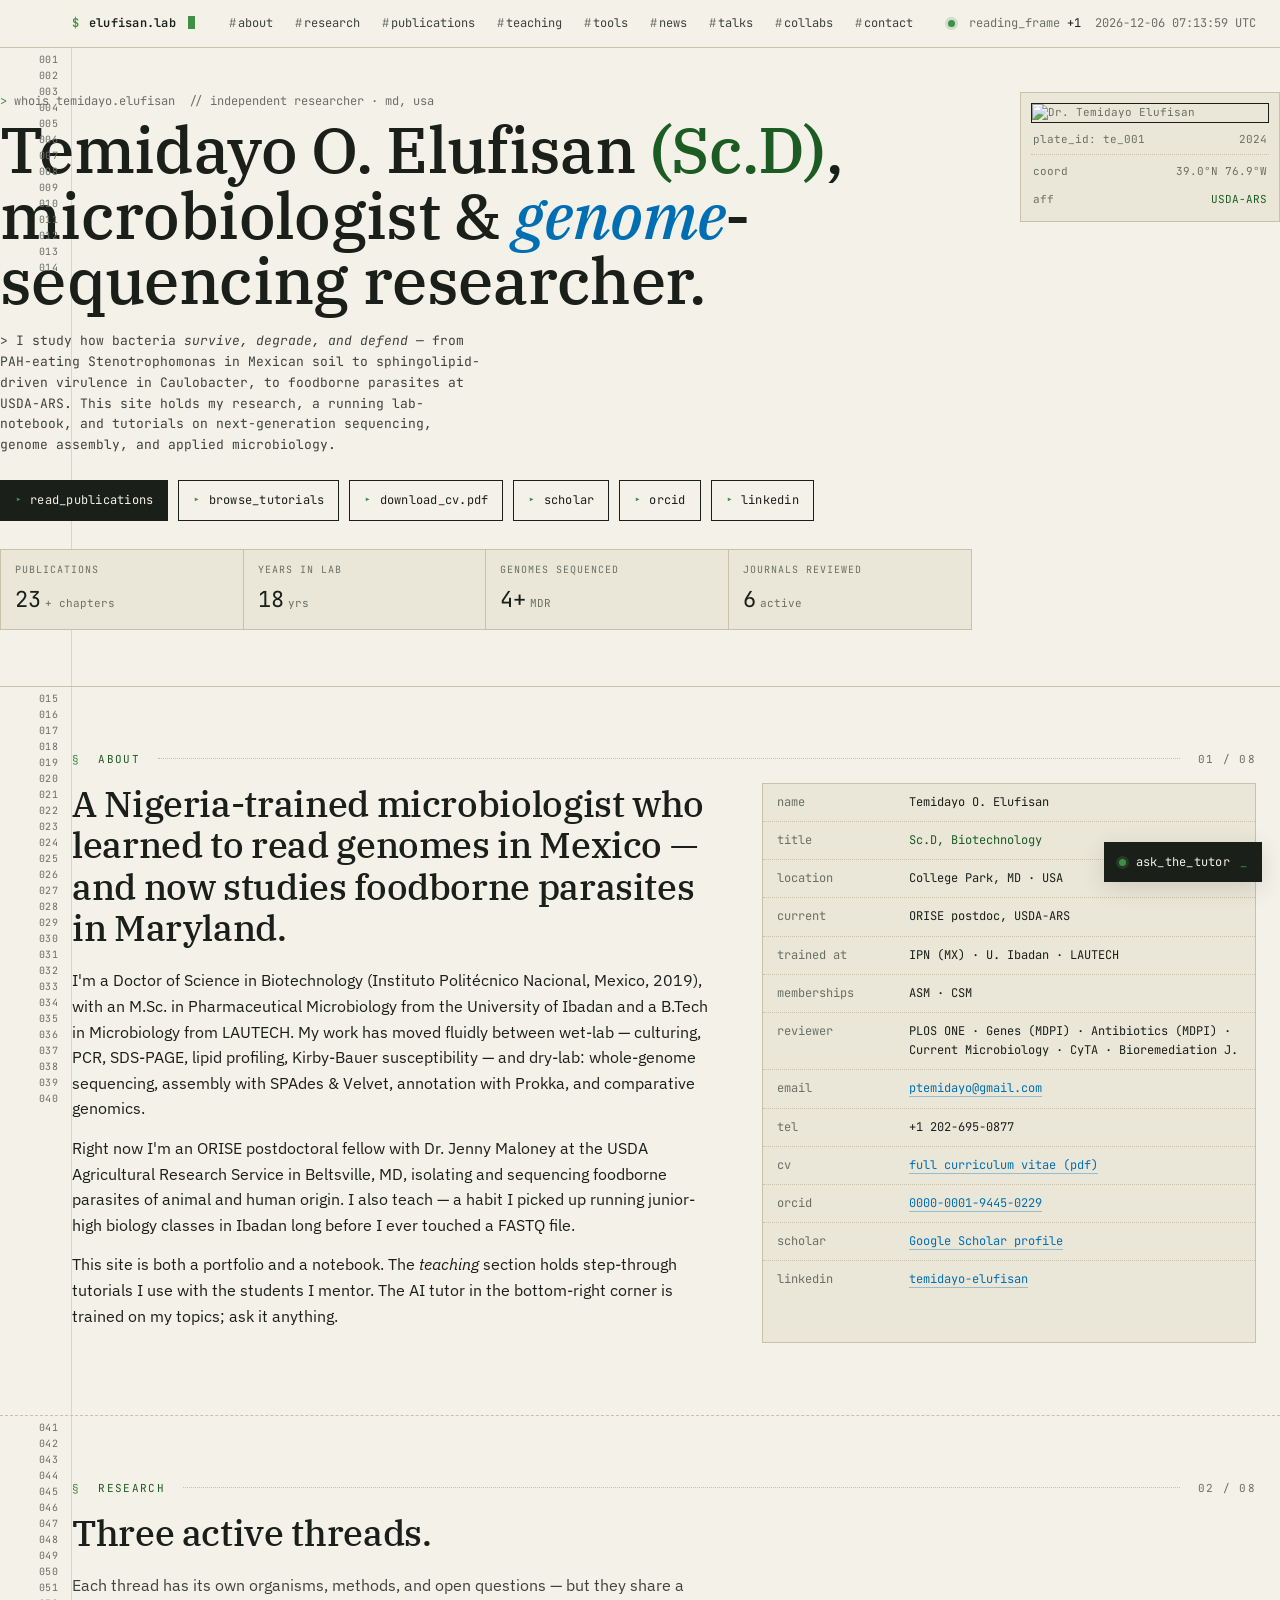
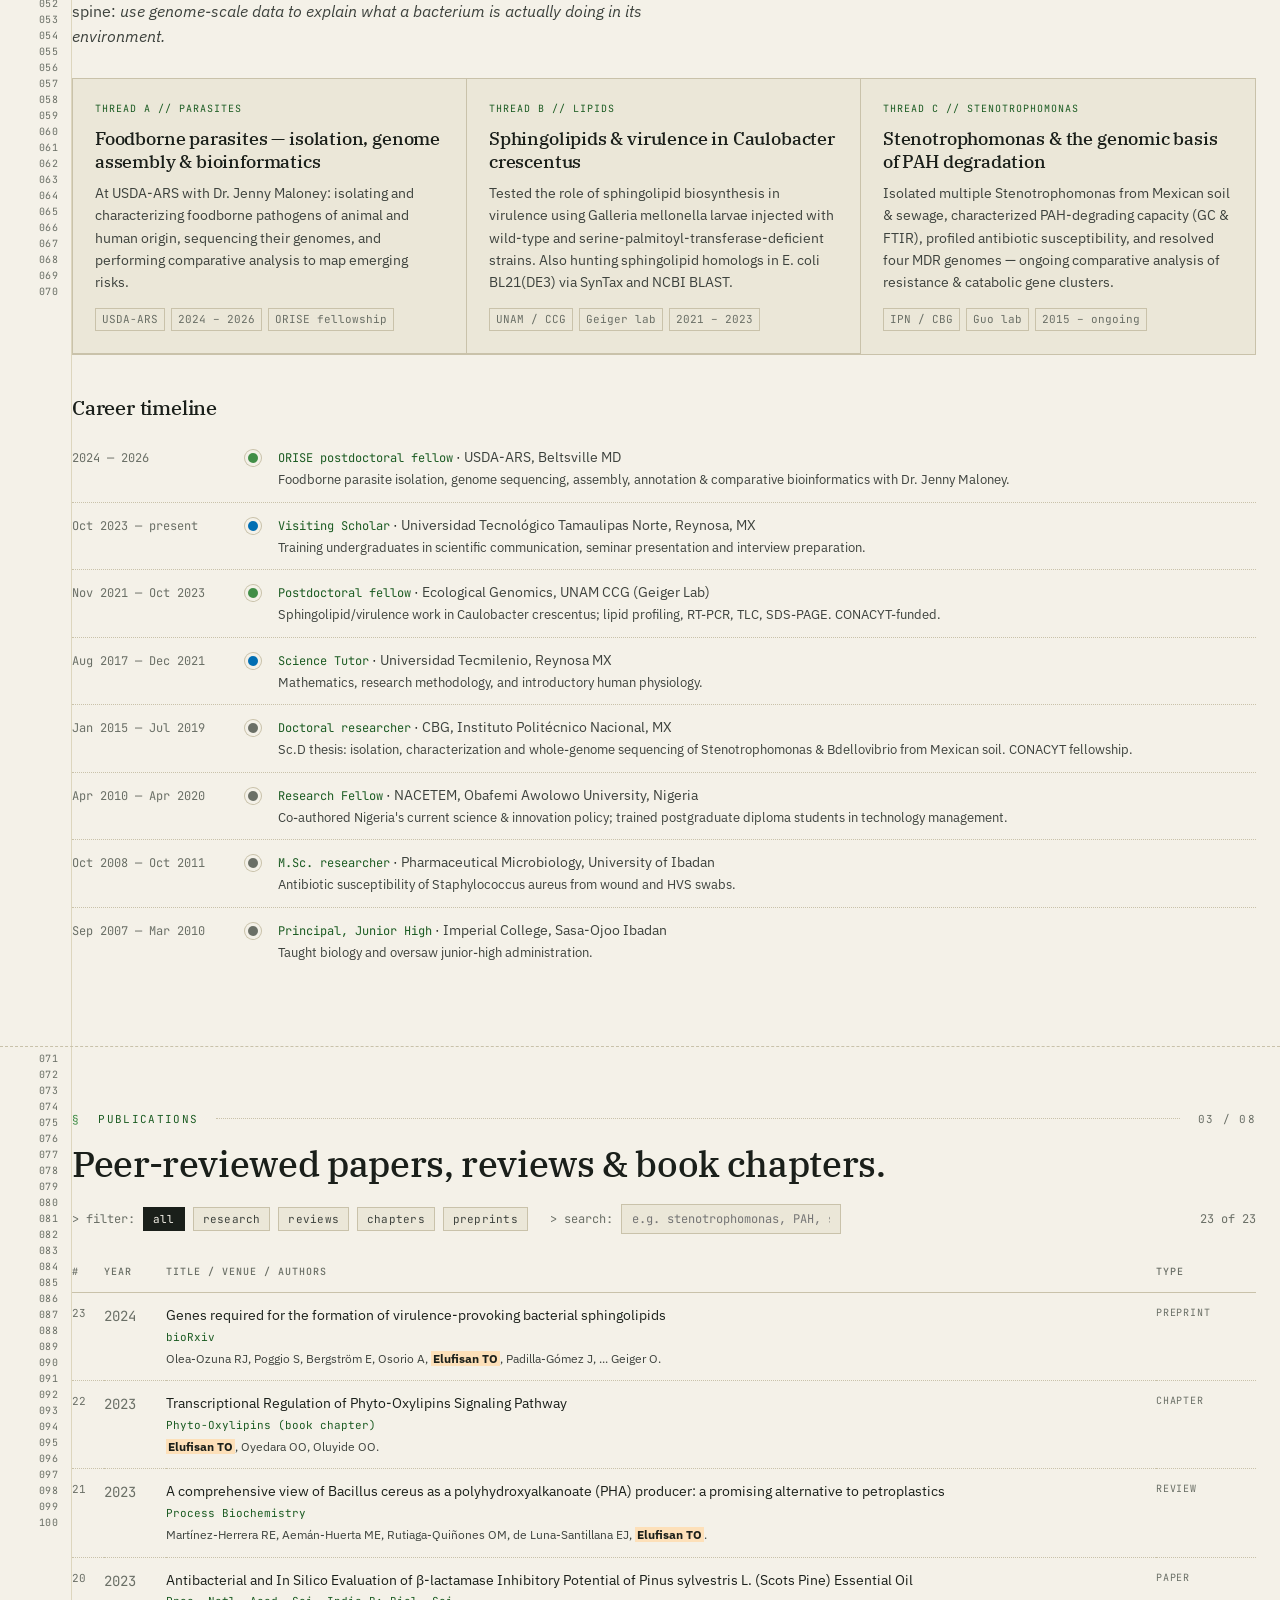
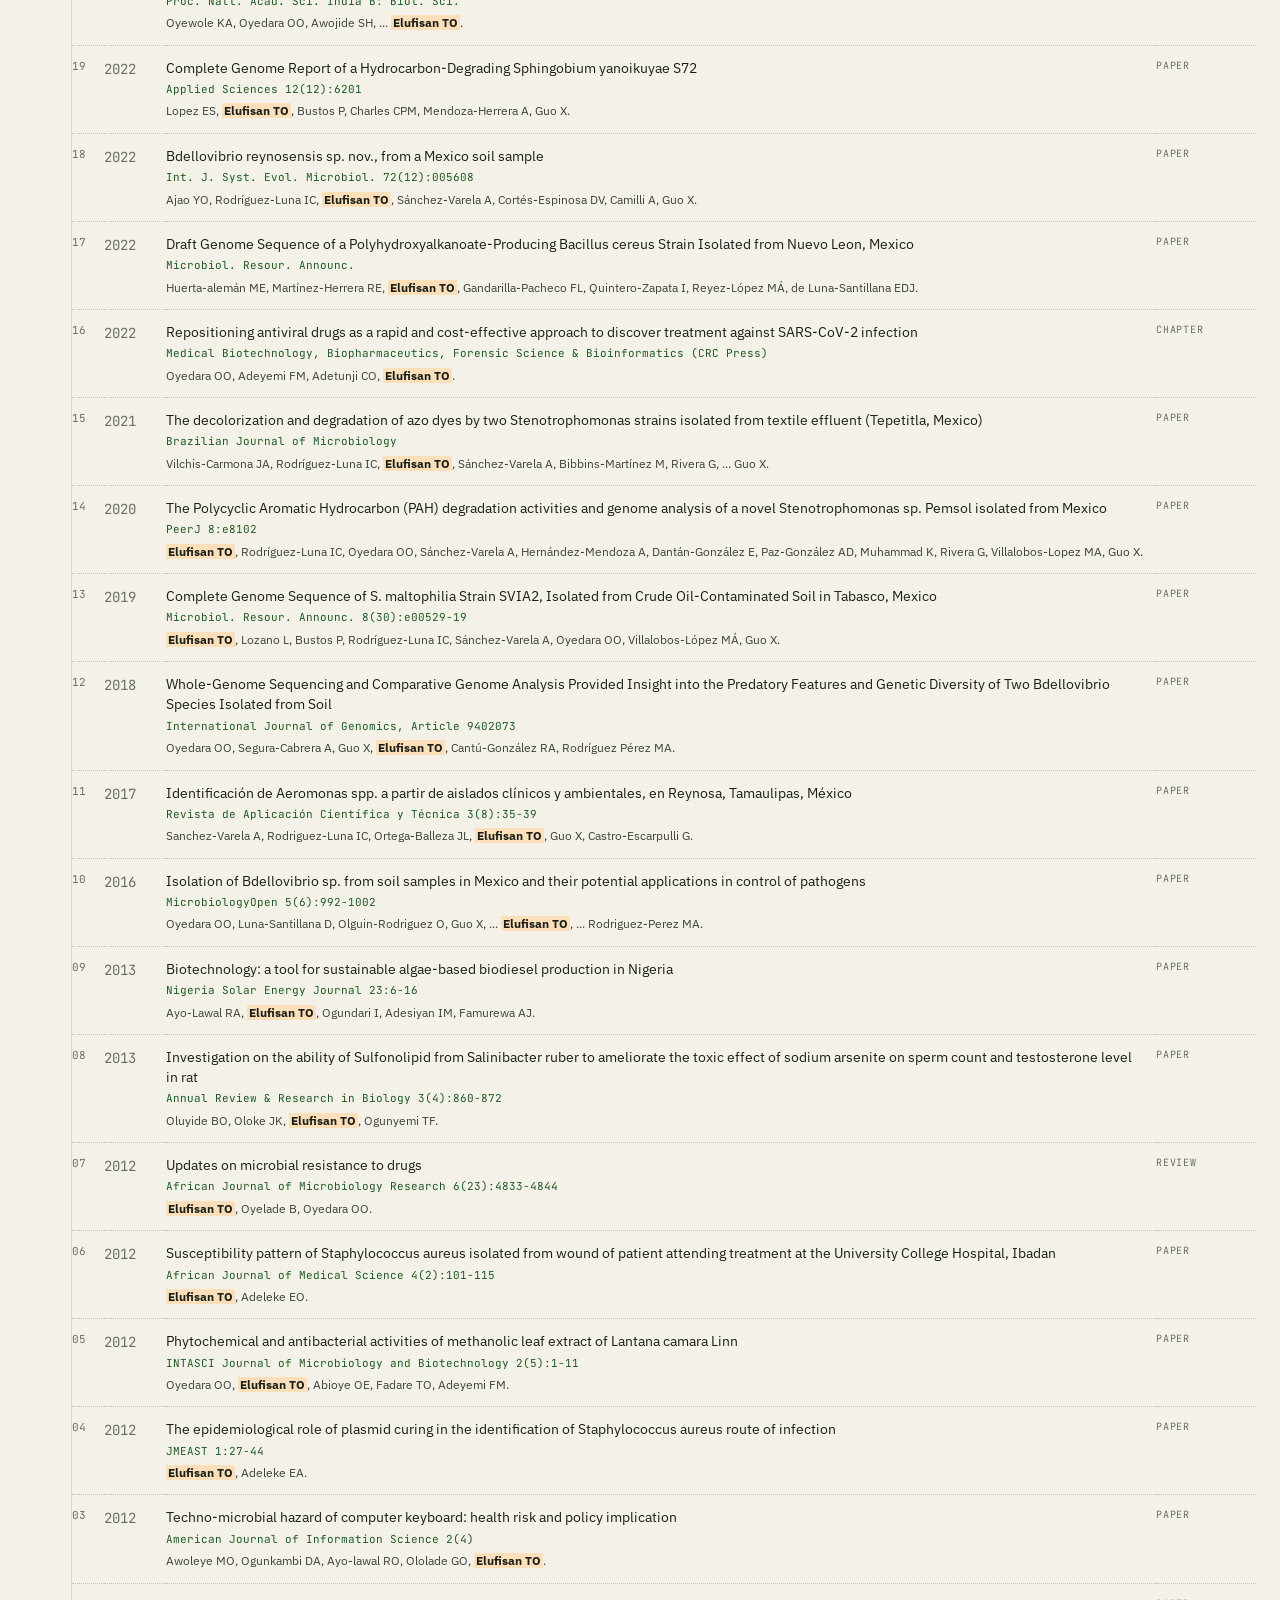
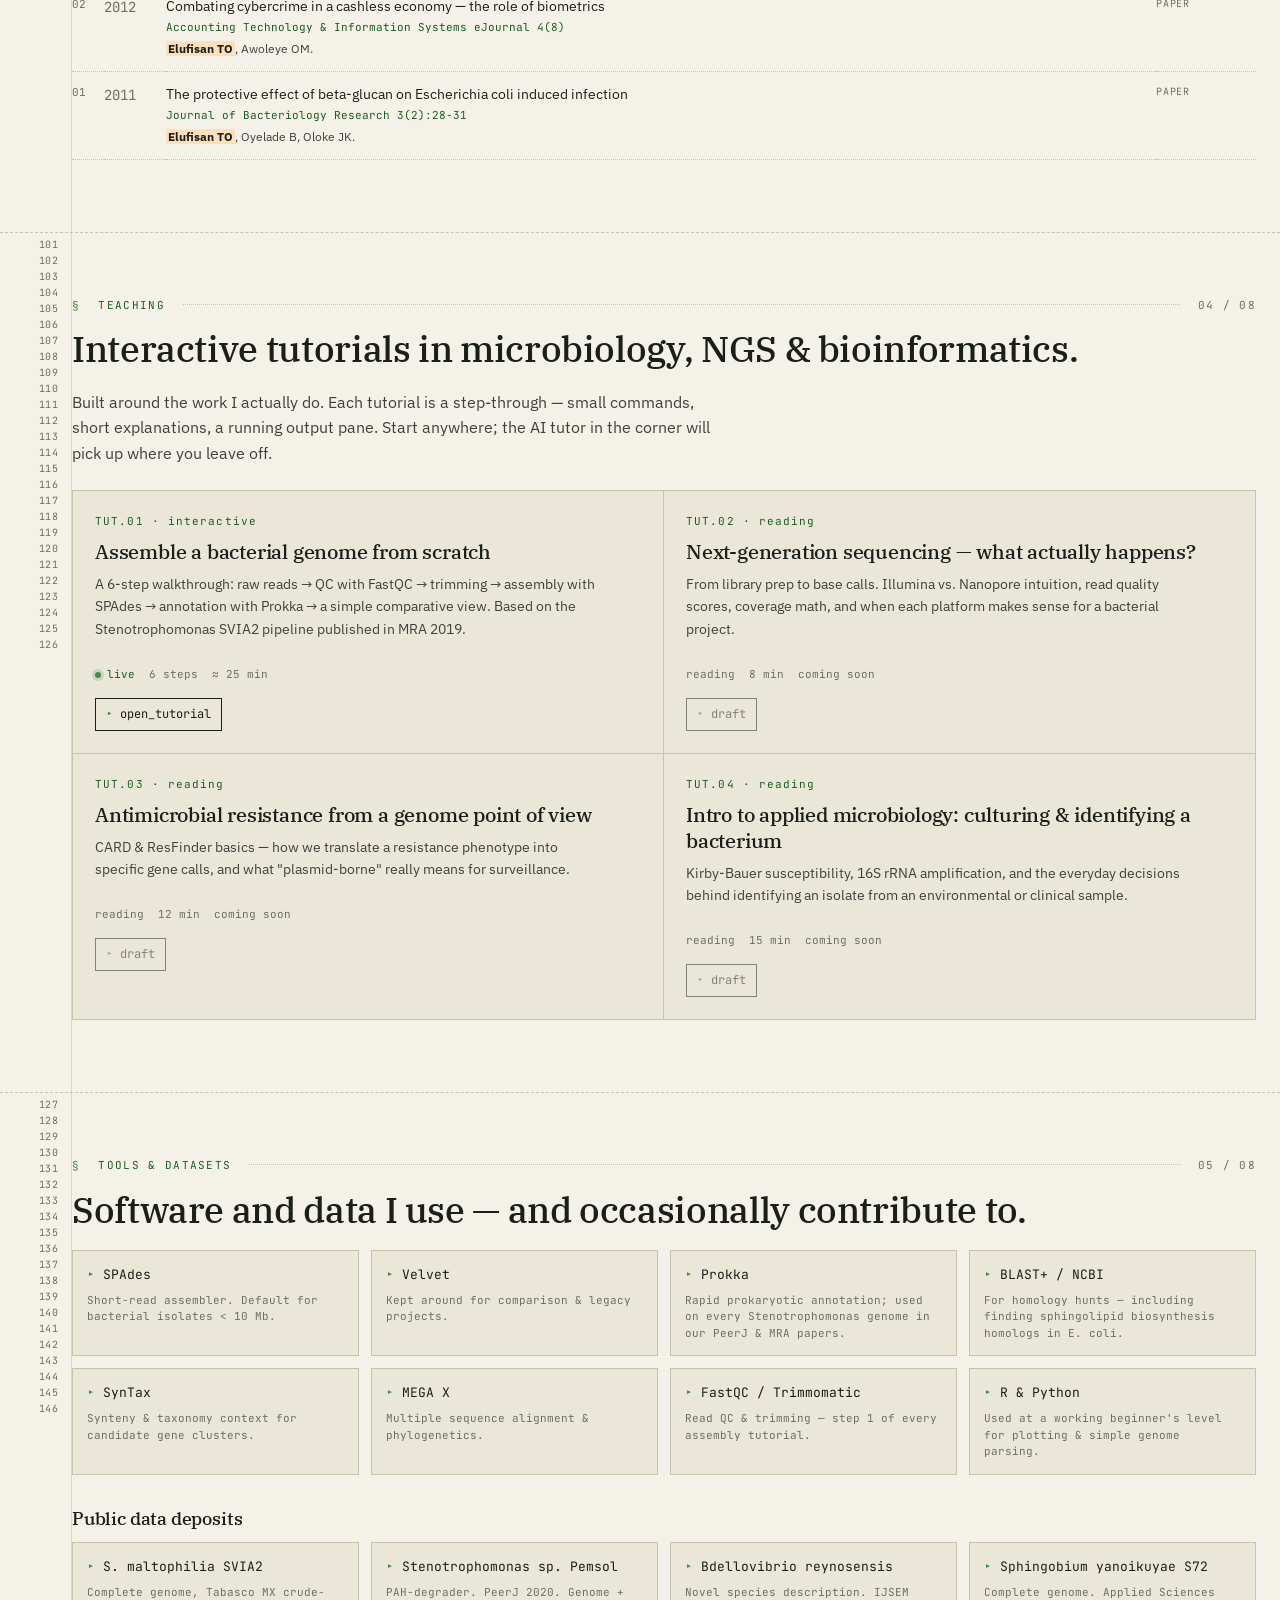
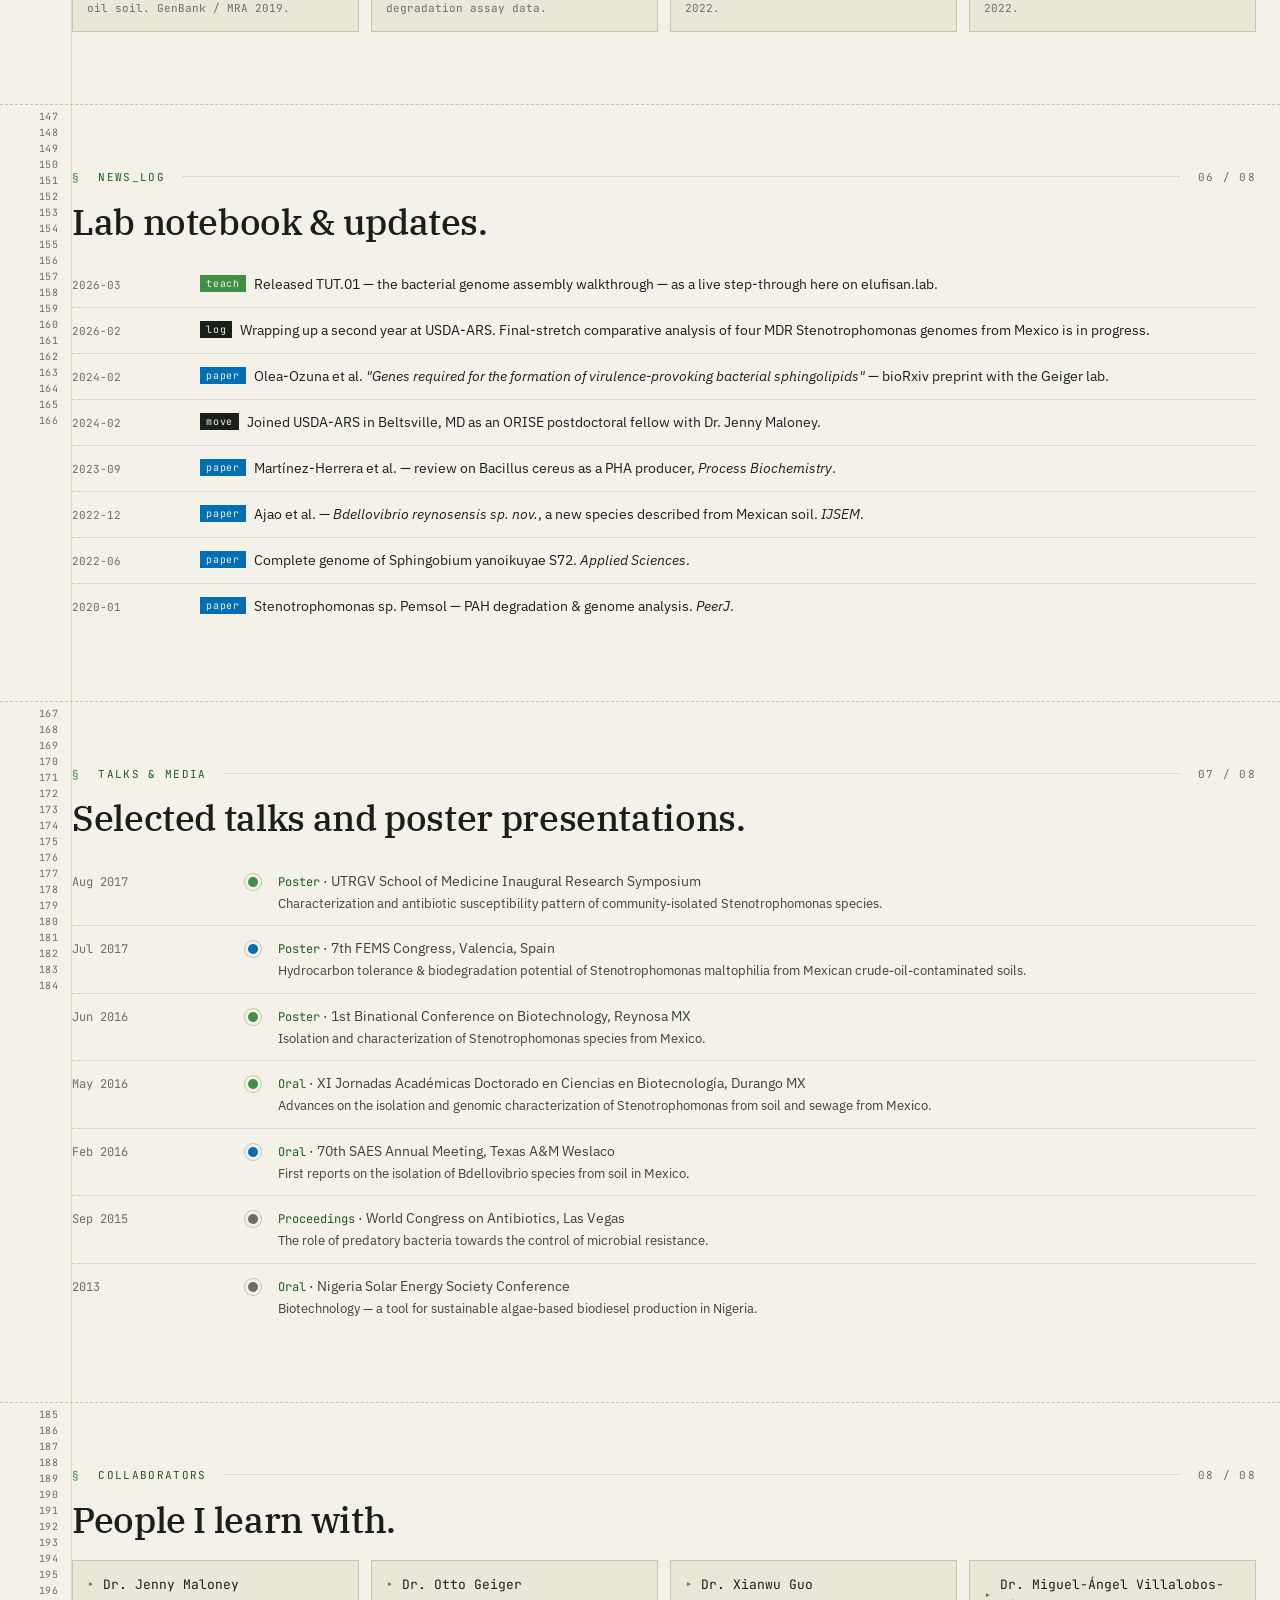
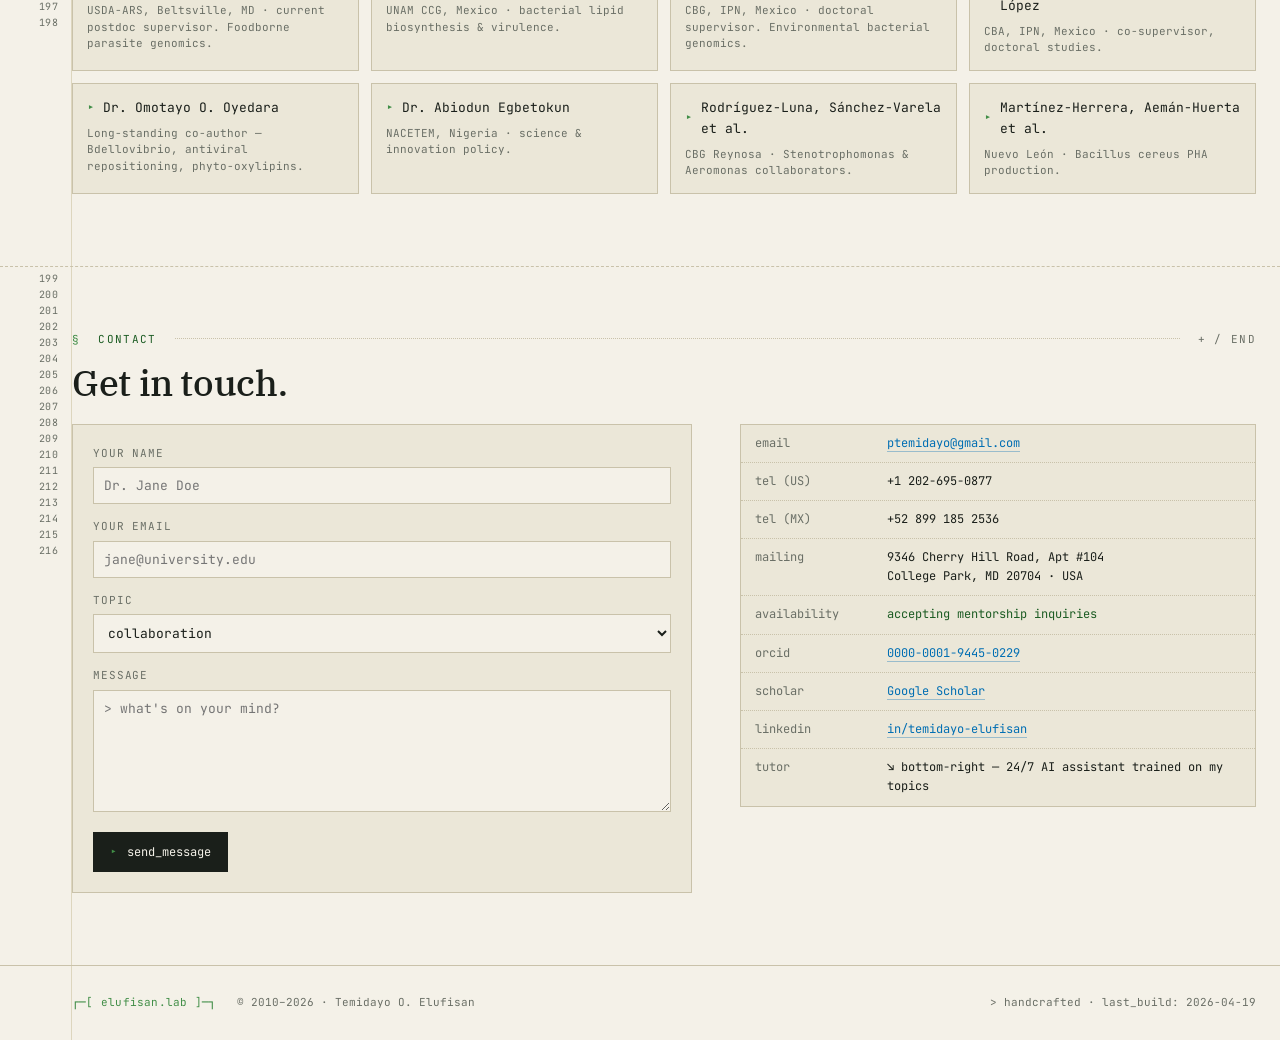
==== index.html @ b2d403a0 "Add files via upload" ====
<!doctype html>
<html lang="en">
<head>
<meta charset="utf-8" />
<meta name="viewport" content="width=device-width,initial-scale=1" />
<title>elufisan.lab — Temidayo O. Elufisan (Sc.D)</title>
<link rel="preconnect" href="https://fonts.googleapis.com">
<link rel="preconnect" href="https://fonts.gstatic.com" crossorigin>
<link href="https://fonts.googleapis.com/css2?family=IBM+Plex+Sans:wght@400;500;600&family=IBM+Plex+Serif:wght@400;500&family=JetBrains+Mono:wght@400;500;600&display=swap" rel="stylesheet">
<link rel="stylesheet" href="styles.css">
</head>
<body>

<div class="topbar">
  <div class="brand">
    <span class="prompt">$</span>
    <span class="name">elufisan.lab</span><span class="cursor"></span>
  </div>
  <nav>
    <a href="#about">about</a>
    <a href="#research">research</a>
    <a href="#publications">publications</a>
    <a href="#teaching">teaching</a>
    <a href="#tools">tools</a>
    <a href="#news">news</a>
    <a href="#talks">talks</a>
    <a href="#collaborators">collabs</a>
    <a href="#contact">contact</a>
  </nav>
  <div class="meta">
    <span class="status-dot"></span>
    <span>reading_frame <span style="color:var(--ink)">+1</span></span>
    <span id="clock">—</span>
  </div>
</div>

<!-- =================== HERO =================== -->
<header class="hero ruled">
  <div class="linenum">
    001<br>002<br>003<br>004<br>005<br>006<br>007<br>008<br>009<br>010<br>011<br>012<br>013<br>014
  </div>
  <div class="hero-grid">
    <div>
      <div class="prompt-line"><span class="glyph">&gt;</span> whois temidayo.elufisan &nbsp;<span style="color:var(--ink-3)">// independent researcher · md, usa</span></div>
      <h1>Temidayo O. Elufisan <span class="agar">(Sc.D)</span>,<br>microbiologist &amp; <span style="font-style:italic;color:var(--dna);">genome</span>-sequencing researcher.</h1>
      <p class="tagline">
        &gt; I study how bacteria <em>survive, degrade, and defend</em> — from PAH-eating Stenotrophomonas in Mexican
        soil to sphingolipid-driven virulence in Caulobacter, to foodborne parasites at USDA-ARS. This site
        holds my research, a running lab-notebook, and tutorials on next-generation sequencing,
        genome assembly, and applied microbiology.
      </p>

      <div class="cta-row">
        <a class="btn" href="#publications"><span class="caret">▸</span> read_publications</a>
        <a class="btn ghost" href="#teaching"><span class="caret">▸</span> browse_tutorials</a>
        <a class="btn ghost" href="assets/Elufisan_CV.pdf" download><span class="caret">▸</span> download_cv.pdf</a>
        <a class="btn ghost" href="https://scholar.google.com/citations?user=tlwPl_UAAAAJ&hl=en" target="_blank" rel="noopener"><span class="caret">▸</span> scholar</a>
        <a class="btn ghost" href="https://orcid.org/0000-0001-9445-0229" target="_blank" rel="noopener"><span class="caret">▸</span> orcid</a>
        <a class="btn ghost" href="https://www.linkedin.com/in/temidayo-elufisan-954a0325/" target="_blank" rel="noopener"><span class="caret">▸</span> linkedin</a>
      </div>

      <div class="hero-stats">
        <div class="cell"><div class="k">publications</div><div class="v">23<small>+ chapters</small></div></div>
        <div class="cell"><div class="k">years in lab</div><div class="v">18<small>yrs</small></div></div>
        <div class="cell"><div class="k">genomes sequenced</div><div class="v">4+<small>MDR</small></div></div>
        <div class="cell"><div class="k">journals reviewed</div><div class="v">6<small>active</small></div></div>
      </div>
    </div>
    <aside class="portrait-card">
      <img src="assets/portrait.png" alt="Dr. Temidayo Elufisan">
      <div class="labelrow"><span>plate_id: te_001</span><span>2024</span></div>
      <div class="labelrow" style="border-top:1px dotted var(--rule);margin-top:4px;padding-top:8px;">
        <span>coord</span><span>39.0°N 76.9°W</span>
      </div>
      <div class="labelrow"><span>aff</span><span style="color:var(--agar-dark)">USDA-ARS</span></div>
    </aside>
  </div>
</header>

<main>

<!-- =================== ABOUT =================== -->
<section id="about" class="ruled">
  <div class="linenum">015<br>016<br>017<br>018<br>019<br>020<br>021<br>022<br>023<br>024<br>025<br>026<br>027<br>028<br>029<br>030<br>031<br>032<br>033<br>034<br>035<br>036<br>037<br>038<br>039<br>040</div>

  <div class="section-head"><span class="sigil">§</span> about <span class="dots"></span> <span class="idx">01 / 08</span></div>
  <div class="two-col">
    <div>
      <h2>A Nigeria-trained microbiologist who learned to read genomes in Mexico — and now studies foodborne parasites in Maryland.</h2>
      <p>
        I'm a Doctor of Science in Biotechnology (Instituto Politécnico Nacional, Mexico, 2019), with an M.Sc. in
        Pharmaceutical Microbiology from the University of Ibadan and a B.Tech in Microbiology from LAUTECH.
        My work has moved fluidly between wet-lab — culturing, PCR, SDS-PAGE, lipid profiling, Kirby-Bauer
        susceptibility — and dry-lab: whole-genome sequencing, assembly with SPAdes &amp; Velvet, annotation
        with Prokka, and comparative genomics.
      </p>
      <p>
        Right now I'm an ORISE postdoctoral fellow with Dr. Jenny Maloney at the USDA Agricultural Research
        Service in Beltsville, MD, isolating and sequencing foodborne parasites of animal and human origin.
        I also teach — a habit I picked up running junior-high biology classes in Ibadan long before I ever
        touched a FASTQ file.
      </p>
      <p>
        This site is both a portfolio and a notebook. The <em>teaching</em> section holds step-through
        tutorials I use with the students I mentor. The AI tutor in the bottom-right corner is trained on
        my topics; ask it anything.
      </p>
    </div>

    <div class="facts">
      <div class="row"><span class="k">name</span><span class="v">Temidayo O. Elufisan</span></div>
      <div class="row"><span class="k">title</span><span class="v green">Sc.D, Biotechnology</span></div>
      <div class="row"><span class="k">location</span><span class="v">College Park, MD · USA</span></div>
      <div class="row"><span class="k">current</span><span class="v">ORISE postdoc, USDA-ARS</span></div>
      <div class="row"><span class="k">trained at</span><span class="v">IPN (MX) · U. Ibadan · LAUTECH</span></div>
      <div class="row"><span class="k">memberships</span><span class="v">ASM · CSM</span></div>
      <div class="row"><span class="k">reviewer</span><span class="v">PLOS ONE · Genes (MDPI) · Antibiotics (MDPI) · Current Microbiology · CyTA · Bioremediation J.</span></div>
      <div class="row"><span class="k">email</span><span class="v"><a href="mailto:ptemidayo@gmail.com">ptemidayo@gmail.com</a></span></div>
      <div class="row"><span class="k">tel</span><span class="v">+1 202-695-0877</span></div>
      <div class="row"><span class="k">cv</span><span class="v"><a href="assets/Elufisan_CV.pdf" download>full curriculum vitae (pdf)</a></span></div>
      <div class="row"><span class="k">orcid</span><span class="v"><a href="https://orcid.org/0000-0001-9445-0229" target="_blank" rel="noopener">0000-0001-9445-0229</a></span></div>
      <div class="row"><span class="k">scholar</span><span class="v"><a href="https://scholar.google.com/citations?user=tlwPl_UAAAAJ&hl=en" target="_blank" rel="noopener">Google Scholar profile</a></span></div>
      <div class="row"><span class="k">linkedin</span><span class="v"><a href="https://www.linkedin.com/in/temidayo-elufisan-954a0325/" target="_blank" rel="noopener">temidayo-elufisan</a></span></div>
    </div>
  </div>
</section>

<!-- =================== RESEARCH =================== -->
<section id="research" class="ruled">
  <div class="linenum">041<br>042<br>043<br>044<br>045<br>046<br>047<br>048<br>049<br>050<br>051<br>052<br>053<br>054<br>055<br>056<br>057<br>058<br>059<br>060<br>061<br>062<br>063<br>064<br>065<br>066<br>067<br>068<br>069<br>070</div>

  <div class="section-head"><span class="sigil">§</span> research <span class="dots"></span> <span class="idx">02 / 08</span></div>
  <h2>Three active threads.</h2>
  <p style="margin-bottom:28px;color:var(--ink-2)">Each thread has its own organisms, methods, and open questions — but they share a spine: <em>use genome-scale data to explain what a bacterium is actually doing in its environment.</em></p>

  <div class="areas">
    <div class="area">
      <div class="tag">thread A // parasites</div>
      <h3>Foodborne parasites — isolation, genome assembly &amp; bioinformatics</h3>
      <p>At USDA-ARS with Dr. Jenny Maloney: isolating and characterizing foodborne pathogens of animal and human origin, sequencing their genomes, and performing comparative analysis to map emerging risks.</p>
      <div class="orgs"><span>USDA-ARS</span><span>2024 – 2026</span><span>ORISE fellowship</span></div>
    </div>
    <div class="area">
      <div class="tag">thread B // lipids</div>
      <h3>Sphingolipids &amp; virulence in Caulobacter crescentus</h3>
      <p>Tested the role of sphingolipid biosynthesis in virulence using Galleria mellonella larvae injected with wild-type and serine-palmitoyl-transferase-deficient strains. Also hunting sphingolipid homologs in E. coli BL21(DE3) via SynTax and NCBI BLAST.</p>
      <div class="orgs"><span>UNAM / CCG</span><span>Geiger lab</span><span>2021 – 2023</span></div>
    </div>
    <div class="area">
      <div class="tag">thread C // stenotrophomonas</div>
      <h3>Stenotrophomonas &amp; the genomic basis of PAH degradation</h3>
      <p>Isolated multiple Stenotrophomonas from Mexican soil &amp; sewage, characterized PAH-degrading capacity (GC &amp; FTIR), profiled antibiotic susceptibility, and resolved four MDR genomes — ongoing comparative analysis of resistance &amp; catabolic gene clusters.</p>
      <div class="orgs"><span>IPN / CBG</span><span>Guo lab</span><span>2015 – ongoing</span></div>
    </div>
  </div>

  <h3 style="margin-top:40px;margin-bottom:14px;">Career timeline</h3>
  <div class="timeline">
    <div class="entry">
      <div class="when">2024 — 2026</div><div class="mark"></div>
      <div class="what"><span class="role">ORISE postdoctoral fellow</span> · <span class="org">USDA-ARS, Beltsville MD</span><div class="desc">Foodborne parasite isolation, genome sequencing, assembly, annotation &amp; comparative bioinformatics with Dr. Jenny Maloney.</div></div>
    </div>
    <div class="entry alt">
      <div class="when">Oct 2023 — present</div><div class="mark"></div>
      <div class="what"><span class="role">Visiting Scholar</span> · <span class="org">Universidad Tecnológico Tamaulipas Norte, Reynosa, MX</span><div class="desc">Training undergraduates in scientific communication, seminar presentation and interview preparation.</div></div>
    </div>
    <div class="entry">
      <div class="when">Nov 2021 — Oct 2023</div><div class="mark"></div>
      <div class="what"><span class="role">Postdoctoral fellow</span> · <span class="org">Ecological Genomics, UNAM CCG (Geiger Lab)</span><div class="desc">Sphingolipid/virulence work in Caulobacter crescentus; lipid profiling, RT-PCR, TLC, SDS-PAGE. CONACYT-funded.</div></div>
    </div>
    <div class="entry alt">
      <div class="when">Aug 2017 — Dec 2021</div><div class="mark"></div>
      <div class="what"><span class="role">Science Tutor</span> · <span class="org">Universidad Tecmilenio, Reynosa MX</span><div class="desc">Mathematics, research methodology, and introductory human physiology.</div></div>
    </div>
    <div class="entry past">
      <div class="when">Jan 2015 — Jul 2019</div><div class="mark"></div>
      <div class="what"><span class="role">Doctoral researcher</span> · <span class="org">CBG, Instituto Politécnico Nacional, MX</span><div class="desc">Sc.D thesis: isolation, characterization and whole-genome sequencing of Stenotrophomonas &amp; Bdellovibrio from Mexican soil. CONACYT fellowship.</div></div>
    </div>
    <div class="entry past">
      <div class="when">Apr 2010 — Apr 2020</div><div class="mark"></div>
      <div class="what"><span class="role">Research Fellow</span> · <span class="org">NACETEM, Obafemi Awolowo University, Nigeria</span><div class="desc">Co-authored Nigeria's current science &amp; innovation policy; trained postgraduate diploma students in technology management.</div></div>
    </div>
    <div class="entry past">
      <div class="when">Oct 2008 — Oct 2011</div><div class="mark"></div>
      <div class="what"><span class="role">M.Sc. researcher</span> · <span class="org">Pharmaceutical Microbiology, University of Ibadan</span><div class="desc">Antibiotic susceptibility of Staphylococcus aureus from wound and HVS swabs.</div></div>
    </div>
    <div class="entry past">
      <div class="when">Sep 2007 — Mar 2010</div><div class="mark"></div>
      <div class="what"><span class="role">Principal, Junior High</span> · <span class="org">Imperial College, Sasa-Ojoo Ibadan</span><div class="desc">Taught biology and oversaw junior-high administration.</div></div>
    </div>
  </div>
</section>

<!-- =================== PUBLICATIONS =================== -->
<section id="publications" class="ruled">
  <div class="linenum">071<br>072<br>073<br>074<br>075<br>076<br>077<br>078<br>079<br>080<br>081<br>082<br>083<br>084<br>085<br>086<br>087<br>088<br>089<br>090<br>091<br>092<br>093<br>094<br>095<br>096<br>097<br>098<br>099<br>100</div>

  <div class="section-head"><span class="sigil">§</span> publications <span class="dots"></span> <span class="idx">03 / 08</span></div>
  <h2>Peer-reviewed papers, reviews &amp; book chapters.</h2>

  <div class="pubs-controls">
    <span class="lbl">&gt; filter:</span>
    <button class="chip pub-chip on" data-type="all">all</button>
    <button class="chip pub-chip" data-type="paper">research</button>
    <button class="chip pub-chip" data-type="review">reviews</button>
    <button class="chip pub-chip" data-type="chapter">chapters</button>
    <button class="chip pub-chip" data-type="preprint">preprints</button>
    <span class="lbl" style="margin-left:14px">&gt; search:</span>
    <input id="pub-search" type="text" placeholder="e.g. stenotrophomonas, PAH, sphingolipid…">
    <span class="lbl" id="pub-count" style="margin-left:auto">—</span>
  </div>

  <table class="pub-table">
    <thead>
      <tr>
        <th>#</th><th>year</th><th>title / venue / authors</th><th>type</th>
      </tr>
    </thead>
    <tbody id="pub-body"></tbody>
  </table>
</section>

<!-- =================== TEACHING =================== -->
<section id="teaching" class="ruled">
  <div class="linenum">101<br>102<br>103<br>104<br>105<br>106<br>107<br>108<br>109<br>110<br>111<br>112<br>113<br>114<br>115<br>116<br>117<br>118<br>119<br>120<br>121<br>122<br>123<br>124<br>125<br>126</div>

  <div class="section-head"><span class="sigil">§</span> teaching <span class="dots"></span> <span class="idx">04 / 08</span></div>
  <h2>Interactive tutorials in microbiology, NGS &amp; bioinformatics.</h2>
  <p style="color:var(--ink-2);margin-bottom:24px">Built around the work I actually do. Each tutorial is a step-through — small commands, short explanations, a running output pane. Start anywhere; the AI tutor in the corner will pick up where you leave off.</p>

  <div class="courses">
    <div class="course">
      <div class="cid">TUT.01 · interactive</div>
      <h3>Assemble a bacterial genome from scratch</h3>
      <p>A 6-step walkthrough: raw reads → QC with FastQC → trimming → assembly with SPAdes → annotation with Prokka → a simple comparative view. Based on the Stenotrophomonas SVIA2 pipeline published in MRA 2019.</p>
      <div class="cmeta"><span class="live">live</span><span>6 steps</span><span>≈ 25 min</span></div>
      <a class="cbtn" href="tutorial.html"><span class="caret">▸</span> open_tutorial</a>
    </div>
    <div class="course">
      <div class="cid">TUT.02 · reading</div>
      <h3>Next-generation sequencing — what actually happens?</h3>
      <p>From library prep to base calls. Illumina vs. Nanopore intuition, read quality scores, coverage math, and when each platform makes sense for a bacterial project.</p>
      <div class="cmeta"><span>reading</span><span>8 min</span><span>coming soon</span></div>
      <a class="cbtn" style="pointer-events:none;opacity:0.5"><span class="caret">▸</span> draft</a>
    </div>
    <div class="course">
      <div class="cid">TUT.03 · reading</div>
      <h3>Antimicrobial resistance from a genome point of view</h3>
      <p>CARD &amp; ResFinder basics — how we translate a resistance phenotype into specific gene calls, and what "plasmid-borne" really means for surveillance.</p>
      <div class="cmeta"><span>reading</span><span>12 min</span><span>coming soon</span></div>
      <a class="cbtn" style="pointer-events:none;opacity:0.5"><span class="caret">▸</span> draft</a>
    </div>
    <div class="course">
      <div class="cid">TUT.04 · reading</div>
      <h3>Intro to applied microbiology: culturing &amp; identifying a bacterium</h3>
      <p>Kirby-Bauer susceptibility, 16S rRNA amplification, and the everyday decisions behind identifying an isolate from an environmental or clinical sample.</p>
      <div class="cmeta"><span>reading</span><span>15 min</span><span>coming soon</span></div>
      <a class="cbtn" style="pointer-events:none;opacity:0.5"><span class="caret">▸</span> draft</a>
    </div>
  </div>
</section>

<!-- =================== TOOLS =================== -->
<section id="tools" class="ruled">
  <div class="linenum">127<br>128<br>129<br>130<br>131<br>132<br>133<br>134<br>135<br>136<br>137<br>138<br>139<br>140<br>141<br>142<br>143<br>144<br>145<br>146</div>

  <div class="section-head"><span class="sigil">§</span> tools &amp; datasets <span class="dots"></span> <span class="idx">05 / 08</span></div>
  <h2>Software and data I use — and occasionally contribute to.</h2>

  <div class="tools-grid">
    <div class="tool"><div class="name">SPAdes</div><div class="desc">Short-read assembler. Default for bacterial isolates &lt; 10 Mb.</div></div>
    <div class="tool"><div class="name">Velvet</div><div class="desc">Kept around for comparison &amp; legacy projects.</div></div>
    <div class="tool"><div class="name">Prokka</div><div class="desc">Rapid prokaryotic annotation; used on every Stenotrophomonas genome in our PeerJ &amp; MRA papers.</div></div>
    <div class="tool"><div class="name">BLAST+ / NCBI</div><div class="desc">For homology hunts — including finding sphingolipid biosynthesis homologs in E. coli.</div></div>
    <div class="tool"><div class="name">SynTax</div><div class="desc">Synteny &amp; taxonomy context for candidate gene clusters.</div></div>
    <div class="tool"><div class="name">MEGA X</div><div class="desc">Multiple sequence alignment &amp; phylogenetics.</div></div>
    <div class="tool"><div class="name">FastQC / Trimmomatic</div><div class="desc">Read QC &amp; trimming — step 1 of every assembly tutorial.</div></div>
    <div class="tool"><div class="name">R &amp; Python</div><div class="desc">Used at a working beginner's level for plotting &amp; simple genome parsing.</div></div>
  </div>

  <h3 style="margin-top:32px;margin-bottom:12px;font-size:18px;">Public data deposits</h3>
  <div class="tools-grid">
    <div class="tool"><div class="name">S. maltophilia SVIA2</div><div class="desc">Complete genome, Tabasco MX crude-oil soil. GenBank / MRA 2019.</div></div>
    <div class="tool"><div class="name">Stenotrophomonas sp. Pemsol</div><div class="desc">PAH-degrader. PeerJ 2020. Genome + degradation assay data.</div></div>
    <div class="tool"><div class="name">Bdellovibrio reynosensis</div><div class="desc">Novel species description. IJSEM 2022.</div></div>
    <div class="tool"><div class="name">Sphingobium yanoikuyae S72</div><div class="desc">Complete genome. Applied Sciences 2022.</div></div>
  </div>
</section>

<!-- =================== NEWS =================== -->
<section id="news" class="ruled">
  <div class="linenum">147<br>148<br>149<br>150<br>151<br>152<br>153<br>154<br>155<br>156<br>157<br>158<br>159<br>160<br>161<br>162<br>163<br>164<br>165<br>166</div>

  <div class="section-head"><span class="sigil">§</span> news_log <span class="dots"></span> <span class="idx">06 / 08</span></div>
  <h2>Lab notebook &amp; updates.</h2>

  <div class="news-feed">
    <div class="item"><div class="when">2026-03</div><div class="what"><span class="tag teach">teach</span>Released TUT.01 — the bacterial genome assembly walkthrough — as a live step-through here on elufisan.lab.</div></div>
    <div class="item"><div class="when">2026-02</div><div class="what"><span class="tag">log</span>Wrapping up a second year at USDA-ARS. Final-stretch comparative analysis of four MDR Stenotrophomonas genomes from Mexico is in progress.</div></div>
    <div class="item"><div class="when">2024-02</div><div class="what"><span class="tag paper">paper</span>Olea-Ozuna et al. <em>"Genes required for the formation of virulence-provoking bacterial sphingolipids"</em> — bioRxiv preprint with the Geiger lab.</div></div>
    <div class="item"><div class="when">2024-02</div><div class="what"><span class="tag">move</span>Joined USDA-ARS in Beltsville, MD as an ORISE postdoctoral fellow with Dr. Jenny Maloney.</div></div>
    <div class="item"><div class="when">2023-09</div><div class="what"><span class="tag paper">paper</span>Martínez-Herrera et al. — review on Bacillus cereus as a PHA producer, <em>Process Biochemistry</em>.</div></div>
    <div class="item"><div class="when">2022-12</div><div class="what"><span class="tag paper">paper</span>Ajao et al. — <em>Bdellovibrio reynosensis sp. nov.</em>, a new species described from Mexican soil. <em>IJSEM</em>.</div></div>
    <div class="item"><div class="when">2022-06</div><div class="what"><span class="tag paper">paper</span>Complete genome of Sphingobium yanoikuyae S72. <em>Applied Sciences</em>.</div></div>
    <div class="item"><div class="when">2020-01</div><div class="what"><span class="tag paper">paper</span>Stenotrophomonas sp. Pemsol — PAH degradation &amp; genome analysis. <em>PeerJ</em>.</div></div>
  </div>
</section>

<!-- =================== TALKS =================== -->
<section id="talks" class="ruled">
  <div class="linenum">167<br>168<br>169<br>170<br>171<br>172<br>173<br>174<br>175<br>176<br>177<br>178<br>179<br>180<br>181<br>182<br>183<br>184</div>

  <div class="section-head"><span class="sigil">§</span> talks &amp; media <span class="dots"></span> <span class="idx">07 / 08</span></div>
  <h2>Selected talks and poster presentations.</h2>

  <div class="timeline" style="margin-top:14px">
    <div class="entry"><div class="when">Aug 2017</div><div class="mark"></div><div class="what"><span class="role">Poster</span> · <span class="org">UTRGV School of Medicine Inaugural Research Symposium</span><div class="desc">Characterization and antibiotic susceptibility pattern of community-isolated Stenotrophomonas species.</div></div></div>
    <div class="entry alt"><div class="when">Jul 2017</div><div class="mark"></div><div class="what"><span class="role">Poster</span> · <span class="org">7th FEMS Congress, Valencia, Spain</span><div class="desc">Hydrocarbon tolerance &amp; biodegradation potential of Stenotrophomonas maltophilia from Mexican crude-oil-contaminated soils.</div></div></div>
    <div class="entry"><div class="when">Jun 2016</div><div class="mark"></div><div class="what"><span class="role">Poster</span> · <span class="org">1st Binational Conference on Biotechnology, Reynosa MX</span><div class="desc">Isolation and characterization of Stenotrophomonas species from Mexico.</div></div></div>
    <div class="entry"><div class="when">May 2016</div><div class="mark"></div><div class="what"><span class="role">Oral</span> · <span class="org">XI Jornadas Académicas Doctorado en Ciencias en Biotecnología, Durango MX</span><div class="desc">Advances on the isolation and genomic characterization of Stenotrophomonas from soil and sewage from Mexico.</div></div></div>
    <div class="entry alt"><div class="when">Feb 2016</div><div class="mark"></div><div class="what"><span class="role">Oral</span> · <span class="org">70th SAES Annual Meeting, Texas A&amp;M Weslaco</span><div class="desc">First reports on the isolation of Bdellovibrio species from soil in Mexico.</div></div></div>
    <div class="entry past"><div class="when">Sep 2015</div><div class="mark"></div><div class="what"><span class="role">Proceedings</span> · <span class="org">World Congress on Antibiotics, Las Vegas</span><div class="desc">The role of predatory bacteria towards the control of microbial resistance.</div></div></div>
    <div class="entry past"><div class="when">2013</div><div class="mark"></div><div class="what"><span class="role">Oral</span> · <span class="org">Nigeria Solar Energy Society Conference</span><div class="desc">Biotechnology — a tool for sustainable algae-based biodiesel production in Nigeria.</div></div></div>
  </div>
</section>

<!-- =================== COLLABORATORS =================== -->
<section id="collaborators" class="ruled">
  <div class="linenum">185<br>186<br>187<br>188<br>189<br>190<br>191<br>192<br>193<br>194<br>195<br>196<br>197<br>198</div>

  <div class="section-head"><span class="sigil">§</span> collaborators <span class="dots"></span> <span class="idx">08 / 08</span></div>
  <h2>People I learn with.</h2>

  <div class="tools-grid">
    <div class="tool"><div class="name">Dr. Jenny Maloney</div><div class="desc">USDA-ARS, Beltsville, MD · current postdoc supervisor. Foodborne parasite genomics.</div></div>
    <div class="tool"><div class="name">Dr. Otto Geiger</div><div class="desc">UNAM CCG, Mexico · bacterial lipid biosynthesis &amp; virulence.</div></div>
    <div class="tool"><div class="name">Dr. Xianwu Guo</div><div class="desc">CBG, IPN, Mexico · doctoral supervisor. Environmental bacterial genomics.</div></div>
    <div class="tool"><div class="name">Dr. Miguel-Ángel Villalobos-López</div><div class="desc">CBA, IPN, Mexico · co-supervisor, doctoral studies.</div></div>
    <div class="tool"><div class="name">Dr. Omotayo O. Oyedara</div><div class="desc">Long-standing co-author — Bdellovibrio, antiviral repositioning, phyto-oxylipins.</div></div>
    <div class="tool"><div class="name">Dr. Abiodun Egbetokun</div><div class="desc">NACETEM, Nigeria · science &amp; innovation policy.</div></div>
    <div class="tool"><div class="name">Rodríguez-Luna, Sánchez-Varela et al.</div><div class="desc">CBG Reynosa · Stenotrophomonas &amp; Aeromonas collaborators.</div></div>
    <div class="tool"><div class="name">Martínez-Herrera, Aemán-Huerta et al.</div><div class="desc">Nuevo León · Bacillus cereus PHA production.</div></div>
  </div>
</section>

<!-- =================== CONTACT =================== -->
<section id="contact" class="ruled">
  <div class="linenum">199<br>200<br>201<br>202<br>203<br>204<br>205<br>206<br>207<br>208<br>209<br>210<br>211<br>212<br>213<br>214<br>215<br>216</div>

  <div class="section-head"><span class="sigil">§</span> contact <span class="dots"></span> <span class="idx">+ / end</span></div>
  <h2>Get in touch.</h2>

  <div class="contact-grid">
    <form id="contact-form" class="contact">
      <div class="field"><label>your name</label><input name="name" required placeholder="Dr. Jane Doe"></div>
      <div class="field"><label>your email</label><input name="email" type="email" required placeholder="jane@university.edu"></div>
      <div class="field"><label>topic</label>
        <select name="topic">
          <option>collaboration</option>
          <option>teaching / tutoring</option>
          <option>peer review</option>
          <option>media / interview</option>
          <option>student inquiry</option>
          <option>general</option>
        </select>
      </div>
      <div class="field"><label>message</label><textarea name="message" rows="6" required placeholder="&gt; what's on your mind?"></textarea></div>
      <button class="submit" type="submit"><span class="caret">▸</span> send_message</button>
      <div id="form-msg" class="form-msg"></div>
    </form>

    <div class="facts" style="align-self:start">
      <div class="row"><span class="k">email</span><span class="v"><a href="mailto:ptemidayo@gmail.com">ptemidayo@gmail.com</a></span></div>
      <div class="row"><span class="k">tel (US)</span><span class="v">+1 202-695-0877</span></div>
      <div class="row"><span class="k">tel (MX)</span><span class="v">+52 899 185 2536</span></div>
      <div class="row"><span class="k">mailing</span><span class="v">9346 Cherry Hill Road, Apt #104<br>College Park, MD 20704 · USA</span></div>
      <div class="row"><span class="k">availability</span><span class="v green">accepting mentorship inquiries</span></div>
      <div class="row"><span class="k">orcid</span><span class="v"><a href="https://orcid.org/0000-0001-9445-0229" target="_blank" rel="noopener">0000-0001-9445-0229</a></span></div>
      <div class="row"><span class="k">scholar</span><span class="v"><a href="https://scholar.google.com/citations?user=tlwPl_UAAAAJ&hl=en" target="_blank" rel="noopener">Google Scholar</a></span></div>
      <div class="row"><span class="k">linkedin</span><span class="v"><a href="https://www.linkedin.com/in/temidayo-elufisan-954a0325/" target="_blank" rel="noopener">in/temidayo-elufisan</a></span></div>
      <div class="row"><span class="k">tutor</span><span class="v">↘ bottom-right — 24/7 AI assistant trained on my topics</span></div>
    </div>
  </div>
</section>

</main>

<footer>
  <div>
    <span class="ascii">┌─[ elufisan.lab ]─┐</span>
    &nbsp;&nbsp;© 2010–2026 · Temidayo O. Elufisan
  </div>
  <div>
    &gt; handcrafted · last_build: <span id="build">2026-04-19</span>
  </div>
</footer>

<!-- =================== AI TUTOR =================== -->
<div id="tutor" class="tutor">
  <button id="tutor-open" class="tutor-toggle">
    <span class="dot"></span>
    <span>ask_the_tutor</span>
    <span style="color:var(--agar)">_</span>
  </button>
  <div class="tutor-panel">
    <div class="tutor-header">
      <div class="title"><span class="dot"></span> tutor // dr.e · teaching assistant</div>
      <button id="tutor-close" class="close">×</button>
    </div>
    <div id="tutor-body" class="tutor-body"></div>
    <div class="tutor-suggestions">
      <div class="sug" data-q="Walk me through how short-read genome assembly with SPAdes actually works.">↳ how does SPAdes work?</div>
      <div class="sug" data-q="What is 16S rRNA sequencing and why do microbiologists use it?">↳ 16S rRNA — why?</div>
      <div class="sug" data-q="Explain antimicrobial resistance genes from a genome-analysis perspective.">↳ AMR from genomes</div>
      <div class="sug" data-q="What does Dr. Elufisan study?">↳ what do you research?</div>
    </div>
    <form id="tutor-form" class="tutor-input">
      <span class="prefix">&gt;</span>
      <input id="tutor-input" autocomplete="off" placeholder="ask about NGS, assembly, AMR…">
      <button id="tutor-send" type="submit">send</button>
    </form>
  </div>
</div>

<div id="tweaks-panel" class="tweaks-panel"></div>

<script src="publications.js"></script>
<script src="app.js"></script>
<script>
  document.addEventListener('DOMContentLoaded', () => {
    __initClock();
    __initNav();
    __initPubs();
    __initTutor();
    __initContact();
    __initTweaks();
  });
</script>
</body>
</html>
---- styles.css ----
/* ============================================================
   ELUFISAN.lab — Lab-notebook / terminal aesthetic
   ============================================================ */

:root {
  /* Biology-inspired palette */
  --paper: #f4f1e8;
  --paper-2: #ebe7d8;
  --paper-3: #dcd6c2;
  --ink: #1a1f1a;
  --ink-2: #3d423d;
  --ink-3: #6a6f66;
  --rule: #c9c2aa;
  --rule-soft: #ddd6be;

  --agar: oklch(0.58 0.13 145);        /* primary green */
  --agar-dark: oklch(0.42 0.11 145);
  --agar-soft: oklch(0.88 0.05 145);
  --dna: oklch(0.52 0.14 245);          /* blue */
  --dna-soft: oklch(0.88 0.04 245);
  --culture: oklch(0.72 0.14 75);       /* amber */
  --culture-soft: oklch(0.92 0.06 75);
  --plasma: oklch(0.58 0.18 25);        /* red */

  --mono: "JetBrains Mono", ui-monospace, SFMono-Regular, Menlo, monospace;
  --sans: "IBM Plex Sans", -apple-system, system-ui, sans-serif;
  --serif: "IBM Plex Serif", Georgia, serif;

  --col-gutter: 72px;
}

* { box-sizing: border-box; }
html, body { margin: 0; padding: 0; }
body {
  background: var(--paper);
  color: var(--ink);
  font-family: var(--sans);
  font-size: 16px;
  line-height: 1.6;
  -webkit-font-smoothing: antialiased;
  text-rendering: optimizeLegibility;
  background-image:
    linear-gradient(to right, transparent 0, transparent calc(var(--col-gutter) - 1px), var(--rule-soft) calc(var(--col-gutter) - 1px), var(--rule-soft) var(--col-gutter), transparent var(--col-gutter));
}
@media (max-width: 900px) {
  body { background-image: none; }
  :root { --col-gutter: 24px; }
}

a { color: var(--dna); text-decoration: none; border-bottom: 1px solid color-mix(in oklch, var(--dna) 35%, transparent); }
a:hover { background: var(--dna-soft); }

/* ---------- TOP BAR ---------- */
.topbar {
  position: sticky; top: 0; z-index: 40;
  display: flex; align-items: center; justify-content: space-between;
  padding: 10px 24px 10px var(--col-gutter);
  background: color-mix(in oklab, var(--paper) 88%, transparent);
  backdrop-filter: blur(8px);
  border-bottom: 1px solid var(--rule);
  font-family: var(--mono);
  font-size: 12px;
}
.topbar .brand {
  display: flex; align-items: baseline; gap: 10px;
  color: var(--ink);
}
.topbar .brand .prompt { color: var(--agar); font-weight: 600; }
.topbar .brand .name { font-weight: 600; letter-spacing: 0.02em; }
.topbar .brand .cursor {
  display: inline-block; width: 7px; height: 13px;
  background: var(--agar); margin-left: 2px;
  animation: blink 1.1s steps(2) infinite;
  transform: translateY(2px);
}
@keyframes blink { 50% { opacity: 0; } }

.topbar nav { display: flex; gap: 2px; flex-wrap: wrap; }
.topbar nav a {
  font-family: var(--mono); font-size: 12px;
  color: var(--ink-2);
  padding: 4px 10px;
  border: none;
  border-radius: 3px;
  background: transparent;
}
.topbar nav a::before { content: "#"; color: var(--ink-3); margin-right: 2px; }
.topbar nav a:hover { background: var(--agar-soft); color: var(--agar-dark); }

.topbar .meta { display: flex; align-items: center; gap: 14px; color: var(--ink-3); }
.topbar .status-dot {
  width: 7px; height: 7px; border-radius: 50%;
  background: var(--agar);
  box-shadow: 0 0 0 3px color-mix(in oklch, var(--agar) 20%, transparent);
  animation: pulse 2s ease-in-out infinite;
}
@keyframes pulse { 50% { box-shadow: 0 0 0 5px color-mix(in oklch, var(--agar) 10%, transparent); } }

/* ---------- LINE NUMBERING ---------- */
.ruled {
  position: relative;
  padding-left: var(--col-gutter);
  padding-right: 24px;
}
.linenum {
  position: absolute;
  left: 0; top: 0;
  width: var(--col-gutter);
  padding: 4px 14px 0 0;
  text-align: right;
  font-family: var(--mono);
  font-size: 10px;
  color: var(--ink-3);
  letter-spacing: 0.04em;
  user-select: none;
  pointer-events: none;
}

/* ---------- SECTION HEADER ---------- */
section { position: relative; padding: 64px 0 72px; border-bottom: 1px dashed var(--rule); }
section:last-of-type { border-bottom: none; }
.section-head {
  display: flex; align-items: baseline; gap: 18px;
  font-family: var(--mono);
  font-size: 11px;
  letter-spacing: 0.12em;
  text-transform: uppercase;
  color: var(--agar-dark);
  margin-bottom: 14px;
}
.section-head .sigil { color: var(--agar); }
.section-head .dots { flex: 1; border-top: 1px dotted var(--rule); transform: translateY(-4px); }
.section-head .idx { color: var(--ink-3); }

h1, h2, h3, h4 { font-family: var(--serif); font-weight: 500; letter-spacing: -0.01em; margin: 0; }
h1 { font-size: clamp(38px, 5vw, 64px); line-height: 1.02; }
h2 { font-size: clamp(26px, 3vw, 36px); line-height: 1.15; margin: 0 0 20px; }
h3 { font-size: 20px; line-height: 1.3; }
p  { margin: 0 0 14px; max-width: 64ch; }

.kicker {
  font-family: var(--mono); font-size: 11px;
  color: var(--ink-3); letter-spacing: 0.1em; text-transform: uppercase;
}

/* ---------- HERO ---------- */
.hero {
  padding: 44px 0 56px;
  border-bottom: 1px solid var(--rule);
}
.hero-grid {
  display: grid;
  grid-template-columns: 1fr 260px;
  gap: 48px;
  align-items: start;
}
@media (max-width: 900px) { .hero-grid { grid-template-columns: 1fr; } }

.hero h1 .agar { color: var(--agar-dark); }
.hero .tagline {
  font-family: var(--mono); font-size: 13px;
  color: var(--ink-2);
  margin: 18px 0 24px;
  max-width: 60ch;
}
.hero .prompt-line {
  font-family: var(--mono); font-size: 12px;
  color: var(--ink-3);
  margin-bottom: 6px;
}
.hero .prompt-line .glyph { color: var(--agar); }

.hero-stats {
  display: grid; grid-template-columns: repeat(4, 1fr);
  gap: 0;
  margin-top: 28px;
  border: 1px solid var(--rule);
  background: var(--paper-2);
  font-family: var(--mono);
}
.hero-stats .cell {
  padding: 12px 14px;
  border-right: 1px solid var(--rule);
}
.hero-stats .cell:last-child { border-right: none; }
.hero-stats .k { font-size: 10px; color: var(--ink-3); letter-spacing: 0.1em; text-transform: uppercase; }
.hero-stats .v { font-size: 22px; color: var(--ink); margin-top: 4px; }
.hero-stats .v small { font-size: 11px; color: var(--ink-3); margin-left: 4px; }

.portrait-card {
  border: 1px solid var(--rule);
  background: var(--paper-2);
  padding: 10px;
  font-family: var(--mono);
  font-size: 11px;
  color: var(--ink-3);
}
.portrait-card img {
  display: block; width: 100%; height: auto; image-rendering: auto;
  filter: grayscale(0.15) contrast(1.02);
  border: 1px solid var(--ink);
}
.portrait-card .labelrow {
  display: flex; justify-content: space-between;
  padding: 8px 2px 2px;
}

.cta-row { display: flex; flex-wrap: wrap; gap: 10px; margin-top: 22px; }
.btn {
  display: inline-flex; align-items: center; gap: 8px;
  font-family: var(--mono); font-size: 12px;
  padding: 10px 14px;
  border: 1px solid var(--ink);
  background: var(--ink);
  color: var(--paper);
  cursor: pointer;
  letter-spacing: 0.02em;
}
.btn:hover { background: var(--agar-dark); border-color: var(--agar-dark); }
.btn.ghost { background: transparent; color: var(--ink); }
.btn.ghost:hover { background: var(--paper-2); color: var(--ink); }
.btn .caret { color: var(--agar); }
.btn.ghost .caret { color: var(--agar); }

/* ---------- ABOUT ---------- */
.two-col {
  display: grid; grid-template-columns: 1.3fr 1fr; gap: 48px;
}
@media (max-width: 900px) { .two-col { grid-template-columns: 1fr; gap: 28px; } }

.facts {
  border: 1px solid var(--rule);
  background: var(--paper-2);
  font-family: var(--mono);
  font-size: 12px;
}
.facts .row { display: grid; grid-template-columns: 120px 1fr; gap: 12px; padding: 9px 14px; border-bottom: 1px dotted var(--rule); }
.facts .row:last-child { border-bottom: none; }
.facts .k { color: var(--ink-3); }
.facts .v { color: var(--ink); }
.facts .v.green { color: var(--agar-dark); }

/* ---------- RESEARCH AREAS ---------- */
.areas {
  display: grid; grid-template-columns: repeat(3, 1fr); gap: 0;
  border: 1px solid var(--rule);
  background: var(--paper-2);
}
@media (max-width: 900px) { .areas { grid-template-columns: 1fr; } }
.area {
  padding: 22px;
  border-right: 1px solid var(--rule);
  border-bottom: 1px solid var(--rule);
}
.area:nth-child(3n) { border-right: none; }
.area:nth-last-child(-n+1) { border-bottom: none; }
@media (max-width: 900px) {
  .area { border-right: none; border-bottom: 1px solid var(--rule); }
  .area:last-child { border-bottom: none; }
}
.area .tag {
  font-family: var(--mono); font-size: 10px; letter-spacing: 0.1em; text-transform: uppercase;
  color: var(--agar-dark); margin-bottom: 10px;
}
.area h3 { margin-bottom: 8px; font-size: 18px; }
.area p { font-size: 14px; color: var(--ink-2); margin-bottom: 0; }
.area .orgs {
  margin-top: 14px;
  font-family: var(--mono); font-size: 11px; color: var(--ink-3);
  display: flex; flex-wrap: wrap; gap: 6px;
}
.area .orgs span { border: 1px solid var(--rule); padding: 2px 6px; }

/* ---------- TIMELINE ---------- */
.timeline { font-family: var(--mono); font-size: 13px; }
.timeline .entry {
  display: grid;
  grid-template-columns: 160px 14px 1fr;
  gap: 16px;
  padding: 12px 0;
  border-bottom: 1px dotted var(--rule);
}
.timeline .entry:last-child { border-bottom: none; }
.timeline .when { color: var(--ink-3); font-size: 12px; padding-top: 2px; }
.timeline .mark {
  width: 10px; height: 10px; border-radius: 50%;
  background: var(--agar); margin-top: 6px;
  box-shadow: 0 0 0 3px var(--paper), 0 0 0 4px var(--rule);
}
.timeline .entry.alt .mark { background: var(--dna); }
.timeline .entry.past .mark { background: var(--ink-3); }
.timeline .what { color: var(--ink); font-family: var(--sans); font-size: 14px; line-height: 1.5; }
.timeline .what .role { color: var(--agar-dark); font-family: var(--mono); font-size: 12px; }
.timeline .what .org { color: var(--ink-2); }
.timeline .what .desc { color: var(--ink-2); font-size: 13px; margin-top: 2px; }

/* ---------- PUBLICATIONS ---------- */
.pubs-controls {
  display: flex; flex-wrap: wrap; gap: 8px; align-items: center;
  font-family: var(--mono); font-size: 12px;
  margin-bottom: 18px;
}
.pubs-controls .lbl { color: var(--ink-3); }
.pubs-controls input {
  font-family: var(--mono); font-size: 12px;
  padding: 6px 10px;
  background: var(--paper-2);
  border: 1px solid var(--rule);
  color: var(--ink);
  min-width: 220px;
}
.pubs-controls input:focus { outline: 2px solid var(--agar); outline-offset: -1px; border-color: var(--agar); }
.chip {
  font-family: var(--mono); font-size: 11px;
  padding: 4px 9px;
  border: 1px solid var(--rule);
  background: var(--paper-2);
  color: var(--ink-2);
  cursor: pointer;
  letter-spacing: 0.02em;
}
.chip.on { background: var(--ink); color: var(--paper); border-color: var(--ink); }
.chip:hover { border-color: var(--ink); }

.pub-table {
  width: 100%;
  border-collapse: collapse;
  font-size: 14px;
}
.pub-table th, .pub-table td {
  text-align: left; padding: 12px 10px 12px 0;
  border-bottom: 1px dotted var(--rule);
  vertical-align: top;
}
.pub-table th {
  font-family: var(--mono); font-size: 10px; letter-spacing: 0.1em; text-transform: uppercase;
  color: var(--ink-3); font-weight: 500;
  border-bottom: 1px solid var(--rule);
}
.pub-table .yr { font-family: var(--mono); color: var(--ink-3); width: 62px; white-space: nowrap; }
.pub-table .title { color: var(--ink); line-height: 1.45; }
.pub-table .title em { color: var(--ink-2); }
.pub-table .venue {
  font-family: var(--mono); font-size: 11px; color: var(--agar-dark);
  margin-top: 3px; display: block;
}
.pub-table .authors {
  font-size: 12px; color: var(--ink-2); margin-top: 3px;
}
.pub-table .authors b { color: var(--ink); background: var(--culture-soft); padding: 0 2px; }
.pub-table .type {
  font-family: var(--mono); font-size: 10px; letter-spacing: 0.08em; text-transform: uppercase;
  color: var(--ink-3);
  width: 100px;
  white-space: nowrap;
}
.pub-table tr.hidden { display: none; }
.pub-table .num { font-family: var(--mono); color: var(--ink-3); font-size: 11px; width: 32px; }

/* ---------- TEACHING ---------- */
.courses { display: grid; grid-template-columns: repeat(2, 1fr); gap: 0; border: 1px solid var(--rule); }
@media (max-width: 900px) { .courses { grid-template-columns: 1fr; } }
.course {
  padding: 22px;
  border-right: 1px solid var(--rule); border-bottom: 1px solid var(--rule);
  background: var(--paper-2);
  display: flex; flex-direction: column; gap: 8px;
}
.course:nth-child(2n) { border-right: none; }
.course:nth-last-child(-n+2) { border-bottom: none; }
.course .cid { font-family: var(--mono); font-size: 11px; color: var(--agar-dark); letter-spacing: 0.1em; }
.course h3 { font-size: 20px; }
.course p { font-size: 14px; color: var(--ink-2); }
.course .cmeta {
  display: flex; gap: 14px;
  font-family: var(--mono); font-size: 11px;
  color: var(--ink-3);
  margin-top: 4px;
}
.course .cmeta .live { color: var(--agar-dark); display: flex; align-items: center; gap: 6px; }
.course .cmeta .live::before {
  content: ""; width: 6px; height: 6px; border-radius: 50%;
  background: var(--agar);
  box-shadow: 0 0 0 3px color-mix(in oklch, var(--agar) 20%, transparent);
  animation: pulse 2s ease-in-out infinite;
}
.course .cbtn {
  align-self: flex-start;
  font-family: var(--mono); font-size: 12px;
  padding: 6px 10px;
  border: 1px solid var(--ink);
  color: var(--ink);
  background: transparent;
  cursor: pointer;
  margin-top: 6px;
}
.course .cbtn:hover { background: var(--ink); color: var(--paper); }
.course .cbtn .caret { color: var(--agar); }
.course .cbtn:hover .caret { color: var(--culture); }

/* ---------- TOOLS ---------- */
.tools-grid { display: grid; grid-template-columns: repeat(4, 1fr); gap: 12px; }
@media (max-width: 900px) { .tools-grid { grid-template-columns: repeat(2, 1fr); } }
.tool {
  border: 1px solid var(--rule);
  background: var(--paper-2);
  padding: 14px;
  font-family: var(--mono);
  font-size: 12px;
  color: var(--ink-2);
}
.tool .name { font-size: 13px; color: var(--ink); margin-bottom: 6px; display: flex; align-items: center; gap: 8px; }
.tool .name::before {
  content: "▸"; color: var(--agar);
}
.tool .desc { color: var(--ink-3); font-size: 11px; line-height: 1.5; }

/* ---------- NEWS ---------- */
.news-feed { font-family: var(--mono); font-size: 13px; }
.news-feed .item {
  display: grid; grid-template-columns: 110px 1fr;
  gap: 18px;
  padding: 12px 0;
  border-bottom: 1px dotted var(--rule);
}
.news-feed .item:last-child { border-bottom: none; }
.news-feed .when { color: var(--ink-3); font-size: 11px; padding-top: 3px; }
.news-feed .what { color: var(--ink); font-family: var(--sans); font-size: 14px; line-height: 1.5; }
.news-feed .what .tag {
  display: inline-block;
  font-family: var(--mono); font-size: 10px;
  padding: 1px 6px; margin-right: 8px;
  background: var(--ink); color: var(--paper);
  letter-spacing: 0.08em; vertical-align: 2px;
}
.news-feed .what .tag.paper { background: var(--dna); }
.news-feed .what .tag.talk { background: var(--culture); color: var(--ink); }
.news-feed .what .tag.teach { background: var(--agar); }
.news-feed .what .tag.data { background: var(--plasma); }

/* ---------- CONTACT ---------- */
.contact-grid { display: grid; grid-template-columns: 1.2fr 1fr; gap: 48px; }
@media (max-width: 900px) { .contact-grid { grid-template-columns: 1fr; } }
form.contact {
  border: 1px solid var(--rule);
  background: var(--paper-2);
  padding: 20px;
  font-family: var(--mono); font-size: 12px;
}
form.contact .field { margin-bottom: 14px; }
form.contact label {
  display: block;
  color: var(--ink-3);
  font-size: 11px; letter-spacing: 0.08em; text-transform: uppercase;
  margin-bottom: 5px;
}
form.contact input, form.contact textarea, form.contact select {
  width: 100%;
  font-family: var(--mono); font-size: 13px;
  padding: 9px 10px;
  background: var(--paper);
  border: 1px solid var(--rule);
  color: var(--ink);
  resize: vertical;
}
form.contact input:focus, form.contact textarea:focus, form.contact select:focus {
  outline: 2px solid var(--agar); outline-offset: -1px; border-color: var(--agar);
}
form.contact .submit {
  display: inline-flex; align-items: center; gap: 10px;
  font-family: var(--mono); font-size: 12px;
  padding: 11px 16px;
  background: var(--ink); color: var(--paper);
  border: 1px solid var(--ink); cursor: pointer;
}
form.contact .submit:hover { background: var(--agar-dark); border-color: var(--agar-dark); }
form.contact .submit .caret { color: var(--agar); }
form.contact .submit:hover .caret { color: var(--culture); }
.form-msg {
  font-family: var(--mono); font-size: 12px;
  color: var(--agar-dark);
  margin-top: 10px;
  padding: 9px 12px;
  border: 1px solid var(--agar);
  background: var(--agar-soft);
  display: none;
}
.form-msg.show { display: block; }

/* ---------- FOOTER ---------- */
footer {
  padding: 28px 24px 28px var(--col-gutter);
  border-top: 1px solid var(--rule);
  font-family: var(--mono); font-size: 11px;
  color: var(--ink-3);
  display: flex; flex-wrap: wrap; justify-content: space-between; gap: 14px;
}
footer .ascii { color: var(--agar); letter-spacing: 0.02em; }

/* ---------- AI TUTOR WIDGET ---------- */
.tutor {
  position: fixed; bottom: 18px; right: 18px; z-index: 60;
  font-family: var(--mono);
}
.tutor-toggle {
  display: flex; align-items: center; gap: 10px;
  padding: 11px 14px;
  background: var(--ink); color: var(--paper);
  border: 1px solid var(--ink);
  cursor: pointer;
  font-family: var(--mono); font-size: 12px;
  letter-spacing: 0.02em;
  box-shadow: 0 6px 24px rgba(0,0,0,0.12);
}
.tutor-toggle:hover { background: var(--agar-dark); border-color: var(--agar-dark); }
.tutor-toggle .dot { width: 7px; height: 7px; border-radius: 50%; background: var(--agar); box-shadow: 0 0 0 3px color-mix(in oklch, var(--agar) 25%, transparent); animation: pulse 2s ease-in-out infinite; }
.tutor-panel {
  display: none;
  width: min(400px, calc(100vw - 36px));
  height: min(540px, calc(100vh - 100px));
  background: var(--paper);
  border: 1px solid var(--ink);
  box-shadow: 0 10px 40px rgba(0,0,0,0.18);
  flex-direction: column;
  overflow: hidden;
}
.tutor.open .tutor-panel { display: flex; }
.tutor.open .tutor-toggle { display: none; }

.tutor-header {
  background: var(--ink); color: var(--paper);
  padding: 10px 12px;
  display: flex; justify-content: space-between; align-items: center;
  font-size: 12px; letter-spacing: 0.04em;
}
.tutor-header .title { display: flex; align-items: center; gap: 8px; }
.tutor-header .title .dot { width: 7px; height: 7px; border-radius: 50%; background: var(--agar); }
.tutor-header .close { background: transparent; border: none; color: var(--paper); font-size: 14px; cursor: pointer; font-family: var(--mono); }
.tutor-header .close:hover { color: var(--culture); }

.tutor-body {
  flex: 1; padding: 12px; overflow-y: auto;
  font-size: 12px; line-height: 1.55;
  background: var(--paper);
}
.tutor-msg { margin-bottom: 12px; }
.tutor-msg .who { color: var(--ink-3); font-size: 10px; letter-spacing: 0.1em; text-transform: uppercase; margin-bottom: 3px; }
.tutor-msg.user .who { color: var(--dna); }
.tutor-msg.assistant .who { color: var(--agar-dark); }
.tutor-msg .text { color: var(--ink); font-family: var(--sans); font-size: 13px; white-space: pre-wrap; }
.tutor-msg .text a { color: var(--dna); }
.tutor-msg.assistant .text::before { content: "▸ "; color: var(--agar); font-family: var(--mono); }
.tutor-typing { color: var(--ink-3); font-size: 12px; }
.tutor-typing::after { content: "▮"; animation: blink 0.8s steps(2) infinite; color: var(--agar); }

.tutor-suggestions {
  padding: 8px 12px;
  border-top: 1px dashed var(--rule);
  display: flex; gap: 6px; flex-wrap: wrap;
  background: var(--paper-2);
}
.tutor-suggestions .sug {
  font-family: var(--mono); font-size: 10px;
  padding: 4px 8px;
  background: var(--paper); border: 1px solid var(--rule);
  color: var(--ink-2); cursor: pointer;
}
.tutor-suggestions .sug:hover { border-color: var(--agar); color: var(--agar-dark); }

.tutor-input {
  border-top: 1px solid var(--rule);
  padding: 10px 12px;
  display: flex; gap: 8px; align-items: center;
  background: var(--paper-2);
}
.tutor-input .prefix { color: var(--agar); font-size: 12px; }
.tutor-input input {
  flex: 1; border: none; background: transparent;
  font-family: var(--mono); font-size: 13px;
  color: var(--ink);
}
.tutor-input input:focus { outline: none; }
.tutor-input button {
  font-family: var(--mono); font-size: 11px;
  background: var(--ink); color: var(--paper);
  border: none; padding: 6px 10px; cursor: pointer;
}
.tutor-input button:hover { background: var(--agar-dark); }
.tutor-input button:disabled { opacity: 0.4; cursor: not-allowed; }

/* ---------- TWEAKS PANEL ---------- */
.tweaks-panel {
  position: fixed; top: 70px; right: 18px; z-index: 55;
  width: 280px;
  background: var(--paper);
  border: 1px solid var(--ink);
  font-family: var(--mono); font-size: 11px;
  display: none;
  box-shadow: 0 10px 30px rgba(0,0,0,0.12);
}
.tweaks-panel.open { display: block; }
.tweaks-panel h4 {
  margin: 0; padding: 10px 12px;
  background: var(--ink); color: var(--paper);
  font-family: var(--mono); font-size: 11px; font-weight: 500;
  letter-spacing: 0.08em; text-transform: uppercase;
  display: flex; justify-content: space-between; align-items: center;
}
.tweaks-panel h4 button { background: transparent; border: none; color: var(--paper); cursor: pointer; font-family: var(--mono); }
.tweaks-panel .tweak-row { padding: 10px 12px; border-bottom: 1px dotted var(--rule); }
.tweaks-panel .tweak-row:last-child { border-bottom: none; }
.tweaks-panel label { color: var(--ink-3); font-size: 10px; letter-spacing: 0.1em; text-transform: uppercase; display: block; margin-bottom: 6px; }
.tweaks-panel .swatches { display: flex; gap: 6px; }
.tweaks-panel .sw {
  width: 26px; height: 26px; border: 1px solid var(--rule); cursor: pointer; position: relative;
}
.tweaks-panel .sw.on { outline: 2px solid var(--ink); outline-offset: 2px; }
.tweaks-panel select, .tweaks-panel input[type=range] {
  width: 100%; font-family: var(--mono); font-size: 11px;
  border: 1px solid var(--rule); background: var(--paper-2); padding: 4px;
}
.tweaks-panel .toggle-row { display: flex; justify-content: space-between; align-items: center; }
.tweaks-panel .toggle-row input { margin: 0; }

/* Density variants */
body[data-density="roomy"] section { padding: 88px 0 96px; }
body[data-density="compact"] section { padding: 44px 0 50px; }

/* Accent hue variants applied by JS */
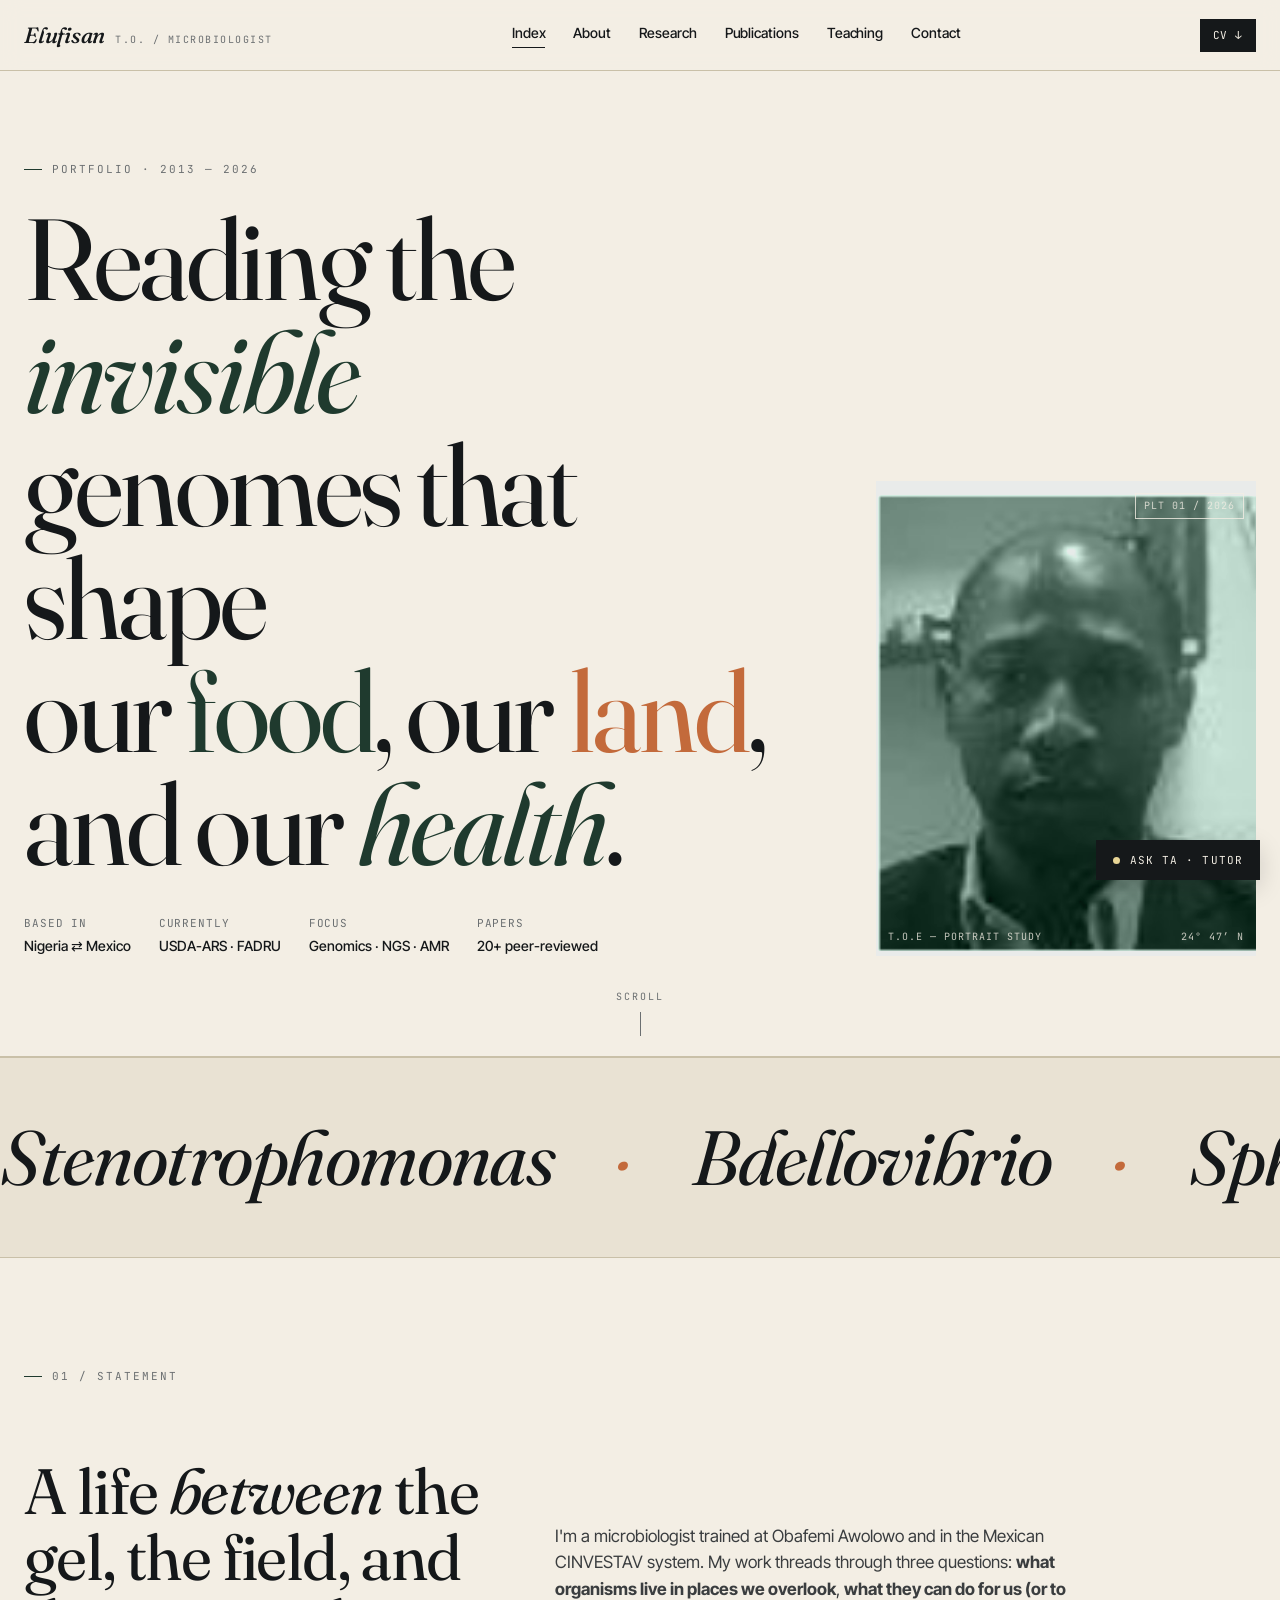
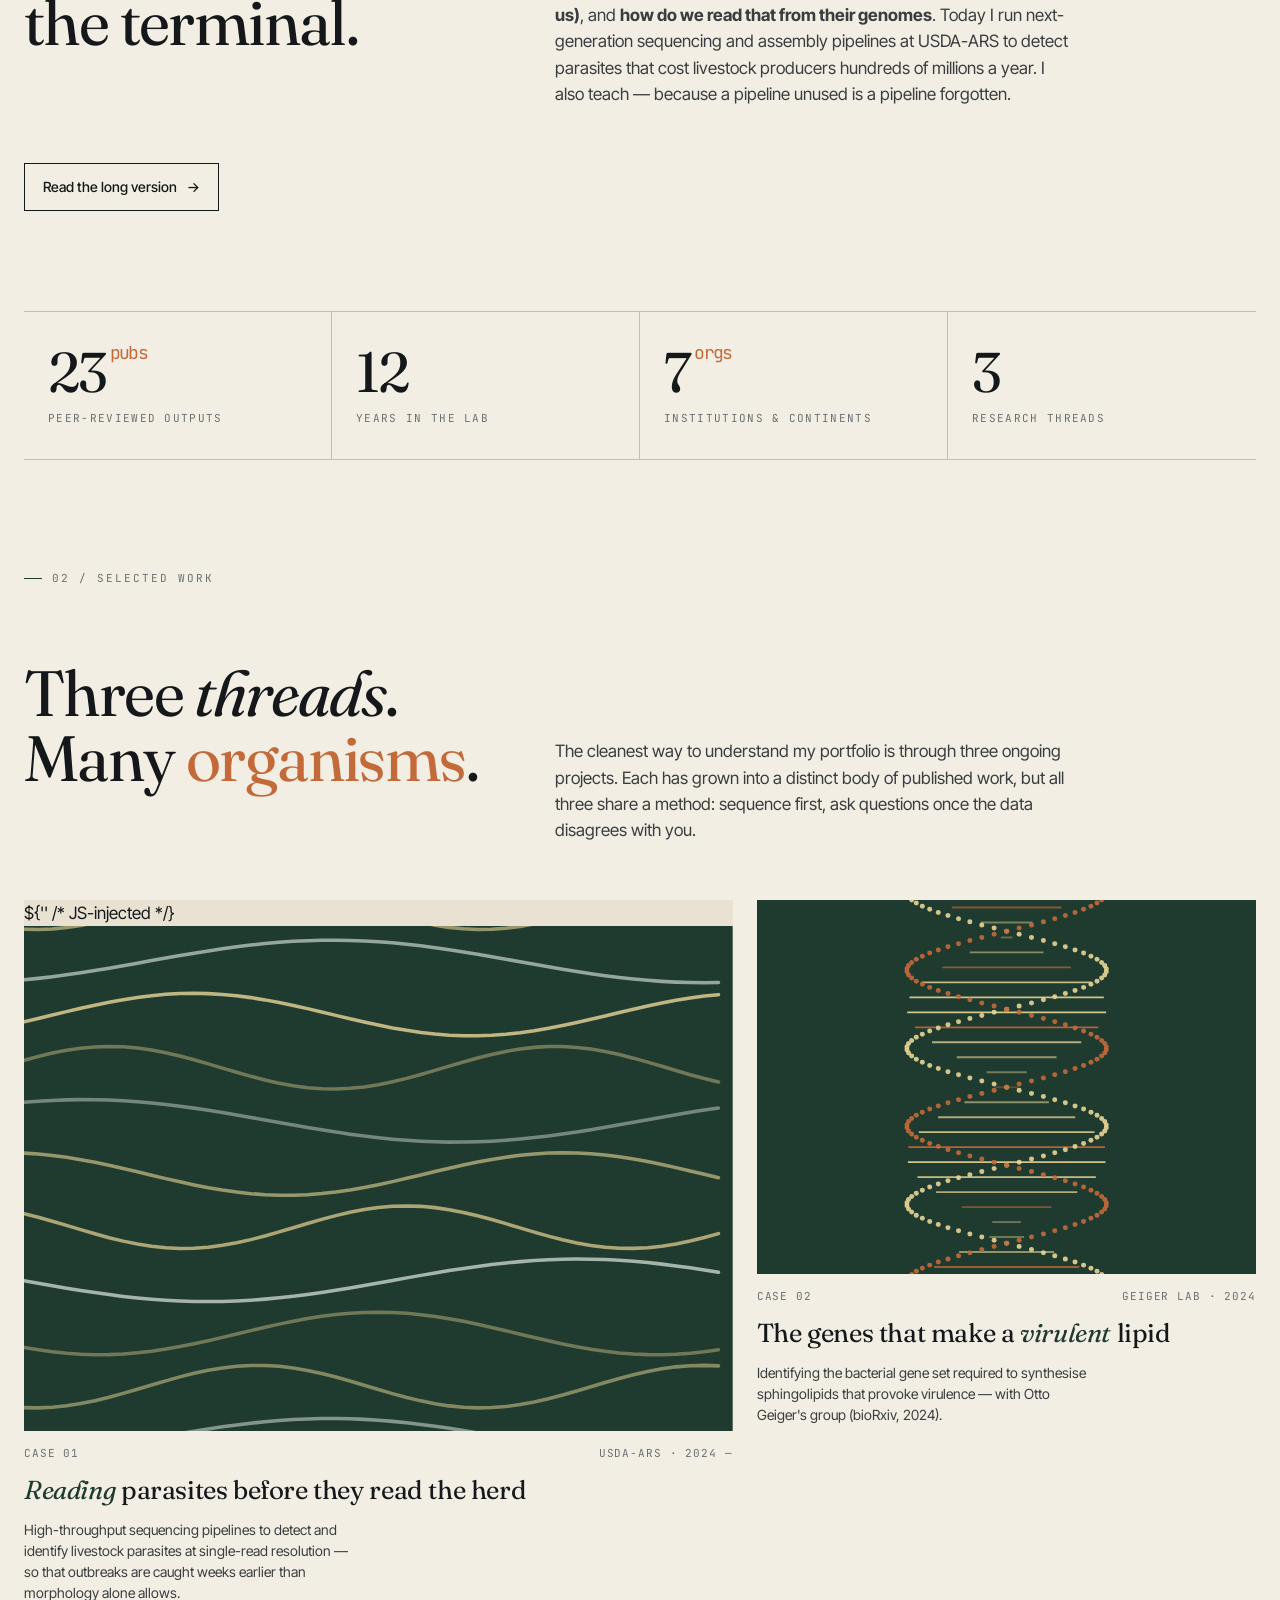
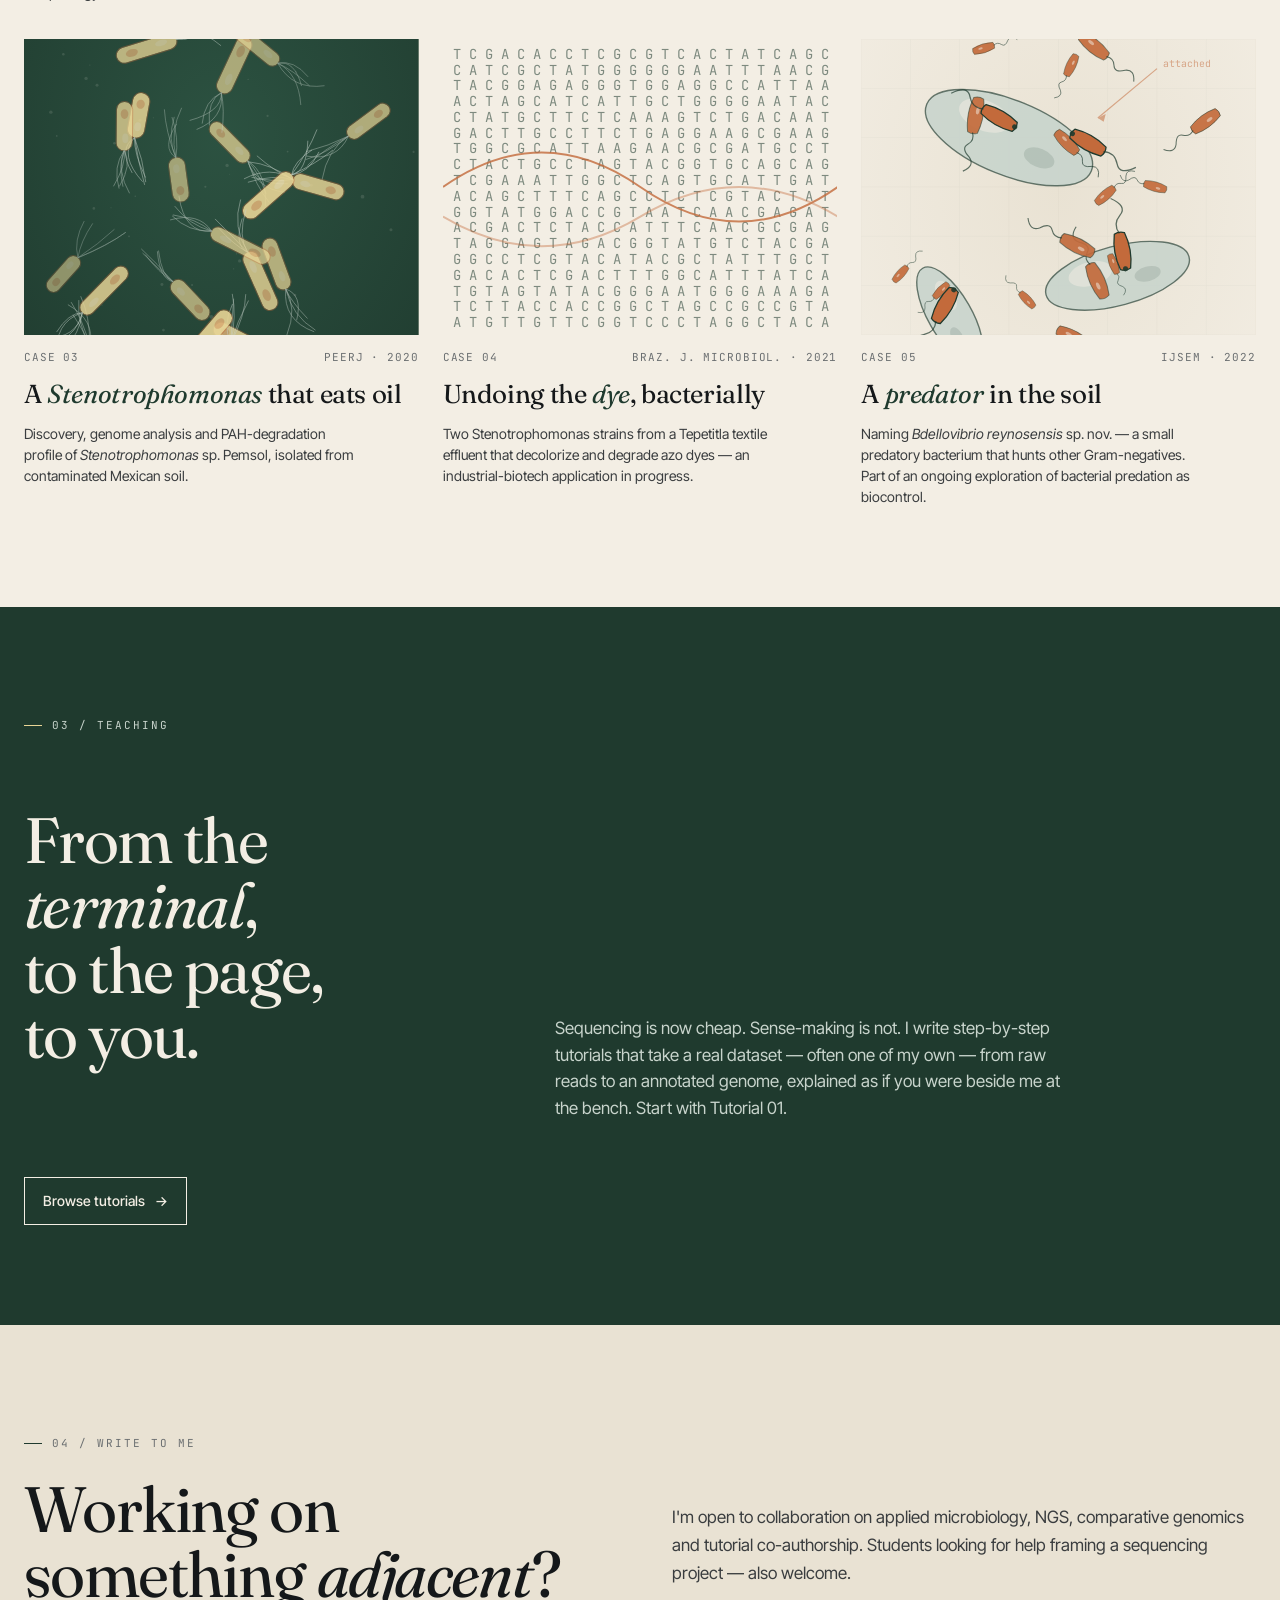
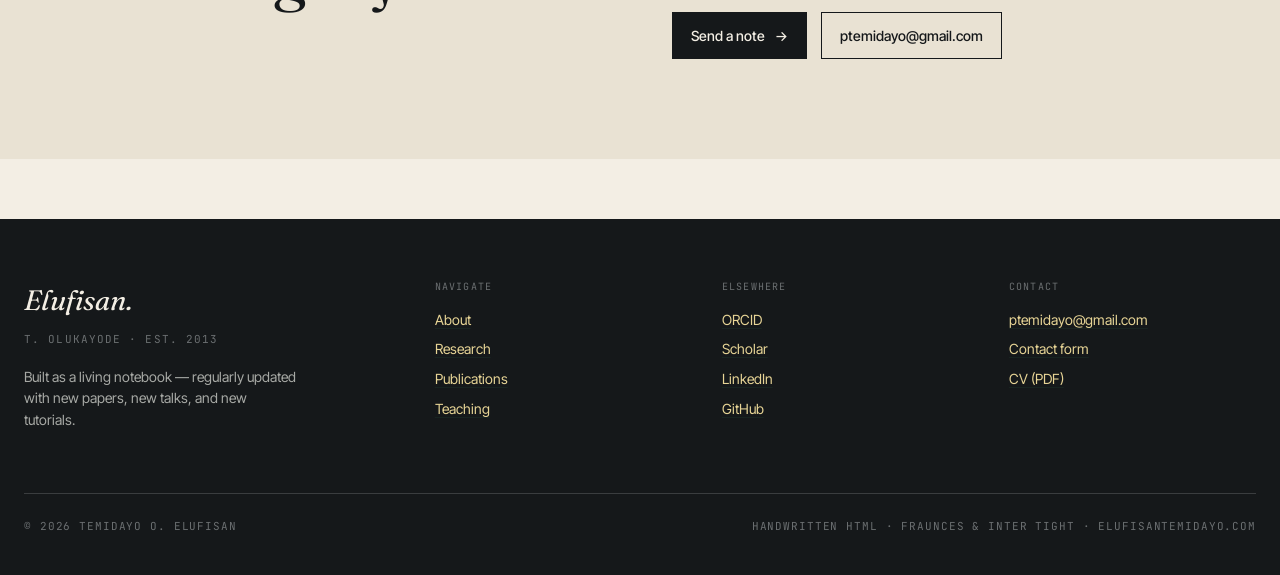
==== commit 81887424: "Add files via upload" ====
--- a/index.html
+++ b/index.html
@@ -1,440 +1,257 @@
-<!doctype html>
+<!DOCTYPE html>
 <html lang="en">
 <head>
-<meta charset="utf-8" />
-<meta name="viewport" content="width=device-width,initial-scale=1" />
-<title>elufisan.lab — Temidayo O. Elufisan (Sc.D)</title>
-<link rel="preconnect" href="https://fonts.googleapis.com">
-<link rel="preconnect" href="https://fonts.gstatic.com" crossorigin>
-<link href="https://fonts.googleapis.com/css2?family=IBM+Plex+Sans:wght@400;500;600&family=IBM+Plex+Serif:wght@400;500&family=JetBrains+Mono:wght@400;500;600&display=swap" rel="stylesheet">
-<link rel="stylesheet" href="styles.css">
+<meta charset="UTF-8"/>
+<meta name="viewport" content="width=device-width, initial-scale=1"/>
+<title>Temidayo Elufisan — Microbiologist & Genomicist</title>
+<meta name="description" content="Personal site of Dr. Temidayo O. Elufisan — microbiologist, genome scientist, translator of bioinformatics for animal health and the environment."/>
+<link rel="preconnect" href="https://fonts.googleapis.com"/>
+<link rel="preconnect" href="https://fonts.gstatic.com" crossorigin/>
+<link href="https://fonts.googleapis.com/css2?family=Fraunces:ital,opsz,wght@0,9..144,400;0,9..144,500;0,9..144,600;1,9..144,400;1,9..144,500&family=Inter+Tight:wght@400;500;600&family=JetBrains+Mono:wght@400;500&display=swap" rel="stylesheet"/>
+<link rel="stylesheet" href="styles.css?v=1776625758112"/>
 </head>
 <body>
 
-<div class="topbar">
-  <div class="brand">
-    <span class="prompt">$</span>
-    <span class="name">elufisan.lab</span><span class="cursor"></span>
-  </div>
-  <nav>
-    <a href="#about">about</a>
-    <a href="#research">research</a>
-    <a href="#publications">publications</a>
-    <a href="#teaching">teaching</a>
-    <a href="#tools">tools</a>
-    <a href="#news">news</a>
-    <a href="#talks">talks</a>
-    <a href="#collaborators">collabs</a>
-    <a href="#contact">contact</a>
-  </nav>
-  <div class="meta">
-    <span class="status-dot"></span>
-    <span>reading_frame <span style="color:var(--ink)">+1</span></span>
-    <span id="clock">—</span>
+<!-- NAV -->
+<header class="nav">
+  <div class="container nav-inner">
+    <a class="wordmark" href="index.html">Elufisan <small>T.O. / MICROBIOLOGIST</small></a>
+    <nav class="nav-links">
+      <a href="index.html">Index</a>
+      <a href="about.html">About</a>
+      <a href="research.html">Research</a>
+      <a href="publications.html">Publications</a>
+      <a href="teaching.html">Teaching</a>
+      <a href="contact.html">Contact</a>
+    </nav>
+    <a class="nav-cta" href="assets/Elufisan_CV.pdf" download>CV ↓</a>
+  </div>
+</header>
+
+<!-- HERO -->
+<section class="hero">
+  <div class="container">
+    <div class="hero-grid">
+      <div>
+        <div class="eyebrow">Portfolio · 2013 — 2026</div>
+        <h1 class="display" style="margin:24px 0 0;">
+          Reading the <em>invisible</em><br/>
+          genomes that shape<br/>
+          our <span class="accent">food</span>, our <span class="clay">land</span>,<br/>
+          and our <em>health</em>.
+        </h1>
+        <div class="hero-meta">
+          <div class="cell">Based in<b>Nigeria ⇄ Mexico</b></div>
+          <div class="cell">Currently<b>USDA-ARS · FADRU</b></div>
+          <div class="cell">Focus<b>Genomics · NGS · AMR</b></div>
+          <div class="cell">Papers<b>20+ peer-reviewed</b></div>
+        </div>
+      </div>
+      <div class="hero-art">
+        <img src="assets/portrait.png" alt="Temidayo Elufisan portrait"/>
+        <div class="corner-tag">PLT 01 / 2026</div>
+        <div class="caption">
+          <span>T.O.E — Portrait study</span>
+          <span>24° 47′ N</span>
+        </div>
+      </div>
+    </div>
+  </div>
+  <div class="hero-scroll">Scroll</div>
+</section>
+
+<!-- SPECIMEN MARQUEE -->
+<div class="specimen">
+  <div class="specimen-track">
+    <span>Stenotrophomonas</span><span class="dot">·</span>
+    <span>Bdellovibrio</span><span class="dot">·</span>
+    <span>Sphingolipids</span><span class="dot">·</span>
+    <span>Bacillus cereus</span><span class="dot">·</span>
+    <span>Parasites</span><span class="dot">·</span>
+    <span>Azo dyes</span><span class="dot">·</span>
+    <span>PAH degradation</span><span class="dot">·</span>
+    <span>Stenotrophomonas</span><span class="dot">·</span>
+    <span>Bdellovibrio</span><span class="dot">·</span>
+    <span>Sphingolipids</span><span class="dot">·</span>
+    <span>Bacillus cereus</span><span class="dot">·</span>
+    <span>Parasites</span><span class="dot">·</span>
+    <span>Azo dyes</span><span class="dot">·</span>
+    <span>PAH degradation</span><span class="dot">·</span>
   </div>
 </div>
 
-<!-- =================== HERO =================== -->
-<header class="hero ruled">
-  <div class="linenum">
-    001<br>002<br>003<br>004<br>005<br>006<br>007<br>008<br>009<br>010<br>011<br>012<br>013<br>014
-  </div>
-  <div class="hero-grid">
-    <div>
-      <div class="prompt-line"><span class="glyph">&gt;</span> whois temidayo.elufisan &nbsp;<span style="color:var(--ink-3)">// independent researcher · md, usa</span></div>
-      <h1>Temidayo O. Elufisan <span class="agar">(Sc.D)</span>,<br>microbiologist &amp; <span style="font-style:italic;color:var(--dna);">genome</span>-sequencing researcher.</h1>
-      <p class="tagline">
-        &gt; I study how bacteria <em>survive, degrade, and defend</em> — from PAH-eating Stenotrophomonas in Mexican
-        soil to sphingolipid-driven virulence in Caulobacter, to foodborne parasites at USDA-ARS. This site
-        holds my research, a running lab-notebook, and tutorials on next-generation sequencing,
-        genome assembly, and applied microbiology.
-      </p>
-
-      <div class="cta-row">
-        <a class="btn" href="#publications"><span class="caret">▸</span> read_publications</a>
-        <a class="btn ghost" href="#teaching"><span class="caret">▸</span> browse_tutorials</a>
-        <a class="btn ghost" href="assets/Elufisan_CV.pdf" download><span class="caret">▸</span> download_cv.pdf</a>
-        <a class="btn ghost" href="https://scholar.google.com/citations?user=tlwPl_UAAAAJ&hl=en" target="_blank" rel="noopener"><span class="caret">▸</span> scholar</a>
-        <a class="btn ghost" href="https://orcid.org/0000-0001-9445-0229" target="_blank" rel="noopener"><span class="caret">▸</span> orcid</a>
-        <a class="btn ghost" href="https://www.linkedin.com/in/temidayo-elufisan-954a0325/" target="_blank" rel="noopener"><span class="caret">▸</span> linkedin</a>
-      </div>
-
-      <div class="hero-stats">
-        <div class="cell"><div class="k">publications</div><div class="v">23<small>+ chapters</small></div></div>
-        <div class="cell"><div class="k">years in lab</div><div class="v">18<small>yrs</small></div></div>
-        <div class="cell"><div class="k">genomes sequenced</div><div class="v">4+<small>MDR</small></div></div>
-        <div class="cell"><div class="k">journals reviewed</div><div class="v">6<small>active</small></div></div>
-      </div>
-    </div>
-    <aside class="portrait-card">
-      <img src="assets/portrait.png" alt="Dr. Temidayo Elufisan">
-      <div class="labelrow"><span>plate_id: te_001</span><span>2024</span></div>
-      <div class="labelrow" style="border-top:1px dotted var(--rule);margin-top:4px;padding-top:8px;">
-        <span>coord</span><span>39.0°N 76.9°W</span>
-      </div>
-      <div class="labelrow"><span>aff</span><span style="color:var(--agar-dark)">USDA-ARS</span></div>
-    </aside>
-  </div>
-</header>
-
-<main>
-
-<!-- =================== ABOUT =================== -->
-<section id="about" class="ruled">
-  <div class="linenum">015<br>016<br>017<br>018<br>019<br>020<br>021<br>022<br>023<br>024<br>025<br>026<br>027<br>028<br>029<br>030<br>031<br>032<br>033<br>034<br>035<br>036<br>037<br>038<br>039<br>040</div>
-
-  <div class="section-head"><span class="sigil">§</span> about <span class="dots"></span> <span class="idx">01 / 08</span></div>
-  <div class="two-col">
-    <div>
-      <h2>A Nigeria-trained microbiologist who learned to read genomes in Mexico — and now studies foodborne parasites in Maryland.</h2>
-      <p>
-        I'm a Doctor of Science in Biotechnology (Instituto Politécnico Nacional, Mexico, 2019), with an M.Sc. in
-        Pharmaceutical Microbiology from the University of Ibadan and a B.Tech in Microbiology from LAUTECH.
-        My work has moved fluidly between wet-lab — culturing, PCR, SDS-PAGE, lipid profiling, Kirby-Bauer
-        susceptibility — and dry-lab: whole-genome sequencing, assembly with SPAdes &amp; Velvet, annotation
-        with Prokka, and comparative genomics.
-      </p>
-      <p>
-        Right now I'm an ORISE postdoctoral fellow with Dr. Jenny Maloney at the USDA Agricultural Research
-        Service in Beltsville, MD, isolating and sequencing foodborne parasites of animal and human origin.
-        I also teach — a habit I picked up running junior-high biology classes in Ibadan long before I ever
-        touched a FASTQ file.
-      </p>
-      <p>
-        This site is both a portfolio and a notebook. The <em>teaching</em> section holds step-through
-        tutorials I use with the students I mentor. The AI tutor in the bottom-right corner is trained on
-        my topics; ask it anything.
-      </p>
-    </div>
-
-    <div class="facts">
-      <div class="row"><span class="k">name</span><span class="v">Temidayo O. Elufisan</span></div>
-      <div class="row"><span class="k">title</span><span class="v green">Sc.D, Biotechnology</span></div>
-      <div class="row"><span class="k">location</span><span class="v">College Park, MD · USA</span></div>
-      <div class="row"><span class="k">current</span><span class="v">ORISE postdoc, USDA-ARS</span></div>
-      <div class="row"><span class="k">trained at</span><span class="v">IPN (MX) · U. Ibadan · LAUTECH</span></div>
-      <div class="row"><span class="k">memberships</span><span class="v">ASM · CSM</span></div>
-      <div class="row"><span class="k">reviewer</span><span class="v">PLOS ONE · Genes (MDPI) · Antibiotics (MDPI) · Current Microbiology · CyTA · Bioremediation J.</span></div>
-      <div class="row"><span class="k">email</span><span class="v"><a href="mailto:ptemidayo@gmail.com">ptemidayo@gmail.com</a></span></div>
-      <div class="row"><span class="k">tel</span><span class="v">+1 202-695-0877</span></div>
-      <div class="row"><span class="k">cv</span><span class="v"><a href="assets/Elufisan_CV.pdf" download>full curriculum vitae (pdf)</a></span></div>
-      <div class="row"><span class="k">orcid</span><span class="v"><a href="https://orcid.org/0000-0001-9445-0229" target="_blank" rel="noopener">0000-0001-9445-0229</a></span></div>
-      <div class="row"><span class="k">scholar</span><span class="v"><a href="https://scholar.google.com/citations?user=tlwPl_UAAAAJ&hl=en" target="_blank" rel="noopener">Google Scholar profile</a></span></div>
-      <div class="row"><span class="k">linkedin</span><span class="v"><a href="https://www.linkedin.com/in/temidayo-elufisan-954a0325/" target="_blank" rel="noopener">temidayo-elufisan</a></span></div>
-    </div>
-  </div>
-</section>
-
-<!-- =================== RESEARCH =================== -->
-<section id="research" class="ruled">
-  <div class="linenum">041<br>042<br>043<br>044<br>045<br>046<br>047<br>048<br>049<br>050<br>051<br>052<br>053<br>054<br>055<br>056<br>057<br>058<br>059<br>060<br>061<br>062<br>063<br>064<br>065<br>066<br>067<br>068<br>069<br>070</div>
-
-  <div class="section-head"><span class="sigil">§</span> research <span class="dots"></span> <span class="idx">02 / 08</span></div>
-  <h2>Three active threads.</h2>
-  <p style="margin-bottom:28px;color:var(--ink-2)">Each thread has its own organisms, methods, and open questions — but they share a spine: <em>use genome-scale data to explain what a bacterium is actually doing in its environment.</em></p>
-
-  <div class="areas">
-    <div class="area">
-      <div class="tag">thread A // parasites</div>
-      <h3>Foodborne parasites — isolation, genome assembly &amp; bioinformatics</h3>
-      <p>At USDA-ARS with Dr. Jenny Maloney: isolating and characterizing foodborne pathogens of animal and human origin, sequencing their genomes, and performing comparative analysis to map emerging risks.</p>
-      <div class="orgs"><span>USDA-ARS</span><span>2024 – 2026</span><span>ORISE fellowship</span></div>
-    </div>
-    <div class="area">
-      <div class="tag">thread B // lipids</div>
-      <h3>Sphingolipids &amp; virulence in Caulobacter crescentus</h3>
-      <p>Tested the role of sphingolipid biosynthesis in virulence using Galleria mellonella larvae injected with wild-type and serine-palmitoyl-transferase-deficient strains. Also hunting sphingolipid homologs in E. coli BL21(DE3) via SynTax and NCBI BLAST.</p>
-      <div class="orgs"><span>UNAM / CCG</span><span>Geiger lab</span><span>2021 – 2023</span></div>
-    </div>
-    <div class="area">
-      <div class="tag">thread C // stenotrophomonas</div>
-      <h3>Stenotrophomonas &amp; the genomic basis of PAH degradation</h3>
-      <p>Isolated multiple Stenotrophomonas from Mexican soil &amp; sewage, characterized PAH-degrading capacity (GC &amp; FTIR), profiled antibiotic susceptibility, and resolved four MDR genomes — ongoing comparative analysis of resistance &amp; catabolic gene clusters.</p>
-      <div class="orgs"><span>IPN / CBG</span><span>Guo lab</span><span>2015 – ongoing</span></div>
-    </div>
-  </div>
-
-  <h3 style="margin-top:40px;margin-bottom:14px;">Career timeline</h3>
-  <div class="timeline">
-    <div class="entry">
-      <div class="when">2024 — 2026</div><div class="mark"></div>
-      <div class="what"><span class="role">ORISE postdoctoral fellow</span> · <span class="org">USDA-ARS, Beltsville MD</span><div class="desc">Foodborne parasite isolation, genome sequencing, assembly, annotation &amp; comparative bioinformatics with Dr. Jenny Maloney.</div></div>
-    </div>
-    <div class="entry alt">
-      <div class="when">Oct 2023 — present</div><div class="mark"></div>
-      <div class="what"><span class="role">Visiting Scholar</span> · <span class="org">Universidad Tecnológico Tamaulipas Norte, Reynosa, MX</span><div class="desc">Training undergraduates in scientific communication, seminar presentation and interview preparation.</div></div>
-    </div>
-    <div class="entry">
-      <div class="when">Nov 2021 — Oct 2023</div><div class="mark"></div>
-      <div class="what"><span class="role">Postdoctoral fellow</span> · <span class="org">Ecological Genomics, UNAM CCG (Geiger Lab)</span><div class="desc">Sphingolipid/virulence work in Caulobacter crescentus; lipid profiling, RT-PCR, TLC, SDS-PAGE. CONACYT-funded.</div></div>
-    </div>
-    <div class="entry alt">
-      <div class="when">Aug 2017 — Dec 2021</div><div class="mark"></div>
-      <div class="what"><span class="role">Science Tutor</span> · <span class="org">Universidad Tecmilenio, Reynosa MX</span><div class="desc">Mathematics, research methodology, and introductory human physiology.</div></div>
-    </div>
-    <div class="entry past">
-      <div class="when">Jan 2015 — Jul 2019</div><div class="mark"></div>
-      <div class="what"><span class="role">Doctoral researcher</span> · <span class="org">CBG, Instituto Politécnico Nacional, MX</span><div class="desc">Sc.D thesis: isolation, characterization and whole-genome sequencing of Stenotrophomonas &amp; Bdellovibrio from Mexican soil. CONACYT fellowship.</div></div>
-    </div>
-    <div class="entry past">
-      <div class="when">Apr 2010 — Apr 2020</div><div class="mark"></div>
-      <div class="what"><span class="role">Research Fellow</span> · <span class="org">NACETEM, Obafemi Awolowo University, Nigeria</span><div class="desc">Co-authored Nigeria's current science &amp; innovation policy; trained postgraduate diploma students in technology management.</div></div>
-    </div>
-    <div class="entry past">
-      <div class="when">Oct 2008 — Oct 2011</div><div class="mark"></div>
-      <div class="what"><span class="role">M.Sc. researcher</span> · <span class="org">Pharmaceutical Microbiology, University of Ibadan</span><div class="desc">Antibiotic susceptibility of Staphylococcus aureus from wound and HVS swabs.</div></div>
-    </div>
-    <div class="entry past">
-      <div class="when">Sep 2007 — Mar 2010</div><div class="mark"></div>
-      <div class="what"><span class="role">Principal, Junior High</span> · <span class="org">Imperial College, Sasa-Ojoo Ibadan</span><div class="desc">Taught biology and oversaw junior-high administration.</div></div>
-    </div>
-  </div>
-</section>
-
-<!-- =================== PUBLICATIONS =================== -->
-<section id="publications" class="ruled">
-  <div class="linenum">071<br>072<br>073<br>074<br>075<br>076<br>077<br>078<br>079<br>080<br>081<br>082<br>083<br>084<br>085<br>086<br>087<br>088<br>089<br>090<br>091<br>092<br>093<br>094<br>095<br>096<br>097<br>098<br>099<br>100</div>
-
-  <div class="section-head"><span class="sigil">§</span> publications <span class="dots"></span> <span class="idx">03 / 08</span></div>
-  <h2>Peer-reviewed papers, reviews &amp; book chapters.</h2>
-
-  <div class="pubs-controls">
-    <span class="lbl">&gt; filter:</span>
-    <button class="chip pub-chip on" data-type="all">all</button>
-    <button class="chip pub-chip" data-type="paper">research</button>
-    <button class="chip pub-chip" data-type="review">reviews</button>
-    <button class="chip pub-chip" data-type="chapter">chapters</button>
-    <button class="chip pub-chip" data-type="preprint">preprints</button>
-    <span class="lbl" style="margin-left:14px">&gt; search:</span>
-    <input id="pub-search" type="text" placeholder="e.g. stenotrophomonas, PAH, sphingolipid…">
-    <span class="lbl" id="pub-count" style="margin-left:auto">—</span>
-  </div>
-
-  <table class="pub-table">
-    <thead>
-      <tr>
-        <th>#</th><th>year</th><th>title / venue / authors</th><th>type</th>
-      </tr>
-    </thead>
-    <tbody id="pub-body"></tbody>
-  </table>
-</section>
-
-<!-- =================== TEACHING =================== -->
-<section id="teaching" class="ruled">
-  <div class="linenum">101<br>102<br>103<br>104<br>105<br>106<br>107<br>108<br>109<br>110<br>111<br>112<br>113<br>114<br>115<br>116<br>117<br>118<br>119<br>120<br>121<br>122<br>123<br>124<br>125<br>126</div>
-
-  <div class="section-head"><span class="sigil">§</span> teaching <span class="dots"></span> <span class="idx">04 / 08</span></div>
-  <h2>Interactive tutorials in microbiology, NGS &amp; bioinformatics.</h2>
-  <p style="color:var(--ink-2);margin-bottom:24px">Built around the work I actually do. Each tutorial is a step-through — small commands, short explanations, a running output pane. Start anywhere; the AI tutor in the corner will pick up where you leave off.</p>
-
-  <div class="courses">
-    <div class="course">
-      <div class="cid">TUT.01 · interactive</div>
-      <h3>Assemble a bacterial genome from scratch</h3>
-      <p>A 6-step walkthrough: raw reads → QC with FastQC → trimming → assembly with SPAdes → annotation with Prokka → a simple comparative view. Based on the Stenotrophomonas SVIA2 pipeline published in MRA 2019.</p>
-      <div class="cmeta"><span class="live">live</span><span>6 steps</span><span>≈ 25 min</span></div>
-      <a class="cbtn" href="tutorial.html"><span class="caret">▸</span> open_tutorial</a>
-    </div>
-    <div class="course">
-      <div class="cid">TUT.02 · reading</div>
-      <h3>Next-generation sequencing — what actually happens?</h3>
-      <p>From library prep to base calls. Illumina vs. Nanopore intuition, read quality scores, coverage math, and when each platform makes sense for a bacterial project.</p>
-      <div class="cmeta"><span>reading</span><span>8 min</span><span>coming soon</span></div>
-      <a class="cbtn" style="pointer-events:none;opacity:0.5"><span class="caret">▸</span> draft</a>
-    </div>
-    <div class="course">
-      <div class="cid">TUT.03 · reading</div>
-      <h3>Antimicrobial resistance from a genome point of view</h3>
-      <p>CARD &amp; ResFinder basics — how we translate a resistance phenotype into specific gene calls, and what "plasmid-borne" really means for surveillance.</p>
-      <div class="cmeta"><span>reading</span><span>12 min</span><span>coming soon</span></div>
-      <a class="cbtn" style="pointer-events:none;opacity:0.5"><span class="caret">▸</span> draft</a>
-    </div>
-    <div class="course">
-      <div class="cid">TUT.04 · reading</div>
-      <h3>Intro to applied microbiology: culturing &amp; identifying a bacterium</h3>
-      <p>Kirby-Bauer susceptibility, 16S rRNA amplification, and the everyday decisions behind identifying an isolate from an environmental or clinical sample.</p>
-      <div class="cmeta"><span>reading</span><span>15 min</span><span>coming soon</span></div>
-      <a class="cbtn" style="pointer-events:none;opacity:0.5"><span class="caret">▸</span> draft</a>
-    </div>
-  </div>
-</section>
-
-<!-- =================== TOOLS =================== -->
-<section id="tools" class="ruled">
-  <div class="linenum">127<br>128<br>129<br>130<br>131<br>132<br>133<br>134<br>135<br>136<br>137<br>138<br>139<br>140<br>141<br>142<br>143<br>144<br>145<br>146</div>
-
-  <div class="section-head"><span class="sigil">§</span> tools &amp; datasets <span class="dots"></span> <span class="idx">05 / 08</span></div>
-  <h2>Software and data I use — and occasionally contribute to.</h2>
-
-  <div class="tools-grid">
-    <div class="tool"><div class="name">SPAdes</div><div class="desc">Short-read assembler. Default for bacterial isolates &lt; 10 Mb.</div></div>
-    <div class="tool"><div class="name">Velvet</div><div class="desc">Kept around for comparison &amp; legacy projects.</div></div>
-    <div class="tool"><div class="name">Prokka</div><div class="desc">Rapid prokaryotic annotation; used on every Stenotrophomonas genome in our PeerJ &amp; MRA papers.</div></div>
-    <div class="tool"><div class="name">BLAST+ / NCBI</div><div class="desc">For homology hunts — including finding sphingolipid biosynthesis homologs in E. coli.</div></div>
-    <div class="tool"><div class="name">SynTax</div><div class="desc">Synteny &amp; taxonomy context for candidate gene clusters.</div></div>
-    <div class="tool"><div class="name">MEGA X</div><div class="desc">Multiple sequence alignment &amp; phylogenetics.</div></div>
-    <div class="tool"><div class="name">FastQC / Trimmomatic</div><div class="desc">Read QC &amp; trimming — step 1 of every assembly tutorial.</div></div>
-    <div class="tool"><div class="name">R &amp; Python</div><div class="desc">Used at a working beginner's level for plotting &amp; simple genome parsing.</div></div>
-  </div>
-
-  <h3 style="margin-top:32px;margin-bottom:12px;font-size:18px;">Public data deposits</h3>
-  <div class="tools-grid">
-    <div class="tool"><div class="name">S. maltophilia SVIA2</div><div class="desc">Complete genome, Tabasco MX crude-oil soil. GenBank / MRA 2019.</div></div>
-    <div class="tool"><div class="name">Stenotrophomonas sp. Pemsol</div><div class="desc">PAH-degrader. PeerJ 2020. Genome + degradation assay data.</div></div>
-    <div class="tool"><div class="name">Bdellovibrio reynosensis</div><div class="desc">Novel species description. IJSEM 2022.</div></div>
-    <div class="tool"><div class="name">Sphingobium yanoikuyae S72</div><div class="desc">Complete genome. Applied Sciences 2022.</div></div>
-  </div>
-</section>
-
-<!-- =================== NEWS =================== -->
-<section id="news" class="ruled">
-  <div class="linenum">147<br>148<br>149<br>150<br>151<br>152<br>153<br>154<br>155<br>156<br>157<br>158<br>159<br>160<br>161<br>162<br>163<br>164<br>165<br>166</div>
-
-  <div class="section-head"><span class="sigil">§</span> news_log <span class="dots"></span> <span class="idx">06 / 08</span></div>
-  <h2>Lab notebook &amp; updates.</h2>
-
-  <div class="news-feed">
-    <div class="item"><div class="when">2026-03</div><div class="what"><span class="tag teach">teach</span>Released TUT.01 — the bacterial genome assembly walkthrough — as a live step-through here on elufisan.lab.</div></div>
-    <div class="item"><div class="when">2026-02</div><div class="what"><span class="tag">log</span>Wrapping up a second year at USDA-ARS. Final-stretch comparative analysis of four MDR Stenotrophomonas genomes from Mexico is in progress.</div></div>
-    <div class="item"><div class="when">2024-02</div><div class="what"><span class="tag paper">paper</span>Olea-Ozuna et al. <em>"Genes required for the formation of virulence-provoking bacterial sphingolipids"</em> — bioRxiv preprint with the Geiger lab.</div></div>
-    <div class="item"><div class="when">2024-02</div><div class="what"><span class="tag">move</span>Joined USDA-ARS in Beltsville, MD as an ORISE postdoctoral fellow with Dr. Jenny Maloney.</div></div>
-    <div class="item"><div class="when">2023-09</div><div class="what"><span class="tag paper">paper</span>Martínez-Herrera et al. — review on Bacillus cereus as a PHA producer, <em>Process Biochemistry</em>.</div></div>
-    <div class="item"><div class="when">2022-12</div><div class="what"><span class="tag paper">paper</span>Ajao et al. — <em>Bdellovibrio reynosensis sp. nov.</em>, a new species described from Mexican soil. <em>IJSEM</em>.</div></div>
-    <div class="item"><div class="when">2022-06</div><div class="what"><span class="tag paper">paper</span>Complete genome of Sphingobium yanoikuyae S72. <em>Applied Sciences</em>.</div></div>
-    <div class="item"><div class="when">2020-01</div><div class="what"><span class="tag paper">paper</span>Stenotrophomonas sp. Pemsol — PAH degradation &amp; genome analysis. <em>PeerJ</em>.</div></div>
-  </div>
-</section>
-
-<!-- =================== TALKS =================== -->
-<section id="talks" class="ruled">
-  <div class="linenum">167<br>168<br>169<br>170<br>171<br>172<br>173<br>174<br>175<br>176<br>177<br>178<br>179<br>180<br>181<br>182<br>183<br>184</div>
-
-  <div class="section-head"><span class="sigil">§</span> talks &amp; media <span class="dots"></span> <span class="idx">07 / 08</span></div>
-  <h2>Selected talks and poster presentations.</h2>
-
-  <div class="timeline" style="margin-top:14px">
-    <div class="entry"><div class="when">Aug 2017</div><div class="mark"></div><div class="what"><span class="role">Poster</span> · <span class="org">UTRGV School of Medicine Inaugural Research Symposium</span><div class="desc">Characterization and antibiotic susceptibility pattern of community-isolated Stenotrophomonas species.</div></div></div>
-    <div class="entry alt"><div class="when">Jul 2017</div><div class="mark"></div><div class="what"><span class="role">Poster</span> · <span class="org">7th FEMS Congress, Valencia, Spain</span><div class="desc">Hydrocarbon tolerance &amp; biodegradation potential of Stenotrophomonas maltophilia from Mexican crude-oil-contaminated soils.</div></div></div>
-    <div class="entry"><div class="when">Jun 2016</div><div class="mark"></div><div class="what"><span class="role">Poster</span> · <span class="org">1st Binational Conference on Biotechnology, Reynosa MX</span><div class="desc">Isolation and characterization of Stenotrophomonas species from Mexico.</div></div></div>
-    <div class="entry"><div class="when">May 2016</div><div class="mark"></div><div class="what"><span class="role">Oral</span> · <span class="org">XI Jornadas Académicas Doctorado en Ciencias en Biotecnología, Durango MX</span><div class="desc">Advances on the isolation and genomic characterization of Stenotrophomonas from soil and sewage from Mexico.</div></div></div>
-    <div class="entry alt"><div class="when">Feb 2016</div><div class="mark"></div><div class="what"><span class="role">Oral</span> · <span class="org">70th SAES Annual Meeting, Texas A&amp;M Weslaco</span><div class="desc">First reports on the isolation of Bdellovibrio species from soil in Mexico.</div></div></div>
-    <div class="entry past"><div class="when">Sep 2015</div><div class="mark"></div><div class="what"><span class="role">Proceedings</span> · <span class="org">World Congress on Antibiotics, Las Vegas</span><div class="desc">The role of predatory bacteria towards the control of microbial resistance.</div></div></div>
-    <div class="entry past"><div class="when">2013</div><div class="mark"></div><div class="what"><span class="role">Oral</span> · <span class="org">Nigeria Solar Energy Society Conference</span><div class="desc">Biotechnology — a tool for sustainable algae-based biodiesel production in Nigeria.</div></div></div>
-  </div>
-</section>
-
-<!-- =================== COLLABORATORS =================== -->
-<section id="collaborators" class="ruled">
-  <div class="linenum">185<br>186<br>187<br>188<br>189<br>190<br>191<br>192<br>193<br>194<br>195<br>196<br>197<br>198</div>
-
-  <div class="section-head"><span class="sigil">§</span> collaborators <span class="dots"></span> <span class="idx">08 / 08</span></div>
-  <h2>People I learn with.</h2>
-
-  <div class="tools-grid">
-    <div class="tool"><div class="name">Dr. Jenny Maloney</div><div class="desc">USDA-ARS, Beltsville, MD · current postdoc supervisor. Foodborne parasite genomics.</div></div>
-    <div class="tool"><div class="name">Dr. Otto Geiger</div><div class="desc">UNAM CCG, Mexico · bacterial lipid biosynthesis &amp; virulence.</div></div>
-    <div class="tool"><div class="name">Dr. Xianwu Guo</div><div class="desc">CBG, IPN, Mexico · doctoral supervisor. Environmental bacterial genomics.</div></div>
-    <div class="tool"><div class="name">Dr. Miguel-Ángel Villalobos-López</div><div class="desc">CBA, IPN, Mexico · co-supervisor, doctoral studies.</div></div>
-    <div class="tool"><div class="name">Dr. Omotayo O. Oyedara</div><div class="desc">Long-standing co-author — Bdellovibrio, antiviral repositioning, phyto-oxylipins.</div></div>
-    <div class="tool"><div class="name">Dr. Abiodun Egbetokun</div><div class="desc">NACETEM, Nigeria · science &amp; innovation policy.</div></div>
-    <div class="tool"><div class="name">Rodríguez-Luna, Sánchez-Varela et al.</div><div class="desc">CBG Reynosa · Stenotrophomonas &amp; Aeromonas collaborators.</div></div>
-    <div class="tool"><div class="name">Martínez-Herrera, Aemán-Huerta et al.</div><div class="desc">Nuevo León · Bacillus cereus PHA production.</div></div>
-  </div>
-</section>
-
-<!-- =================== CONTACT =================== -->
-<section id="contact" class="ruled">
-  <div class="linenum">199<br>200<br>201<br>202<br>203<br>204<br>205<br>206<br>207<br>208<br>209<br>210<br>211<br>212<br>213<br>214<br>215<br>216</div>
-
-  <div class="section-head"><span class="sigil">§</span> contact <span class="dots"></span> <span class="idx">+ / end</span></div>
-  <h2>Get in touch.</h2>
-
-  <div class="contact-grid">
-    <form id="contact-form" class="contact">
-      <div class="field"><label>your name</label><input name="name" required placeholder="Dr. Jane Doe"></div>
-      <div class="field"><label>your email</label><input name="email" type="email" required placeholder="jane@university.edu"></div>
-      <div class="field"><label>topic</label>
-        <select name="topic">
-          <option>collaboration</option>
-          <option>teaching / tutoring</option>
-          <option>peer review</option>
-          <option>media / interview</option>
-          <option>student inquiry</option>
-          <option>general</option>
-        </select>
-      </div>
-      <div class="field"><label>message</label><textarea name="message" rows="6" required placeholder="&gt; what's on your mind?"></textarea></div>
-      <button class="submit" type="submit"><span class="caret">▸</span> send_message</button>
-      <div id="form-msg" class="form-msg"></div>
-    </form>
-
-    <div class="facts" style="align-self:start">
-      <div class="row"><span class="k">email</span><span class="v"><a href="mailto:ptemidayo@gmail.com">ptemidayo@gmail.com</a></span></div>
-      <div class="row"><span class="k">tel (US)</span><span class="v">+1 202-695-0877</span></div>
-      <div class="row"><span class="k">tel (MX)</span><span class="v">+52 899 185 2536</span></div>
-      <div class="row"><span class="k">mailing</span><span class="v">9346 Cherry Hill Road, Apt #104<br>College Park, MD 20704 · USA</span></div>
-      <div class="row"><span class="k">availability</span><span class="v green">accepting mentorship inquiries</span></div>
-      <div class="row"><span class="k">orcid</span><span class="v"><a href="https://orcid.org/0000-0001-9445-0229" target="_blank" rel="noopener">0000-0001-9445-0229</a></span></div>
-      <div class="row"><span class="k">scholar</span><span class="v"><a href="https://scholar.google.com/citations?user=tlwPl_UAAAAJ&hl=en" target="_blank" rel="noopener">Google Scholar</a></span></div>
-      <div class="row"><span class="k">linkedin</span><span class="v"><a href="https://www.linkedin.com/in/temidayo-elufisan-954a0325/" target="_blank" rel="noopener">in/temidayo-elufisan</a></span></div>
-      <div class="row"><span class="k">tutor</span><span class="v">↘ bottom-right — 24/7 AI assistant trained on my topics</span></div>
-    </div>
-  </div>
-</section>
-
-</main>
-
+<!-- ABOUT SNIPPET -->
+<section class="section">
+  <div class="container">
+    <div class="section-head">
+      <div class="kicker-col">
+        <div class="eyebrow">01 / Statement</div>
+        <h2 class="display">A life <em>between</em> the gel, the field, and the terminal.</h2>
+      </div>
+      <p>I'm a microbiologist trained at Obafemi Awolowo and in the Mexican CINVESTAV system. My work threads through three questions: <b>what organisms live in places we overlook</b>, <b>what they can do for us (or to us)</b>, and <b>how do we read that from their genomes</b>. Today I run next-generation sequencing and assembly pipelines at USDA-ARS to detect parasites that cost livestock producers hundreds of millions a year. I also teach — because a pipeline unused is a pipeline forgotten.</p>
+    </div>
+    <a class="btn ghost" href="about.html">Read the long version <span class="arrow">→</span></a>
+  </div>
+</section>
+
+<!-- STATS -->
+<section class="section tight" style="padding:0;">
+  <div class="container">
+    <div class="stats-strip">
+      <div class="cell">
+        <div class="n" data-num="23" data-suffix="pubs">0</div>
+        <div class="k">Peer-reviewed outputs</div>
+      </div>
+      <div class="cell">
+        <div class="n" data-num="12">0</div>
+        <div class="k">Years in the lab</div>
+      </div>
+      <div class="cell">
+        <div class="n" data-num="7" data-suffix="orgs">0</div>
+        <div class="k">Institutions & continents</div>
+      </div>
+      <div class="cell">
+        <div class="n" data-num="3">0</div>
+        <div class="k">Research threads</div>
+      </div>
+    </div>
+  </div>
+</section>
+
+<!-- FEATURED WORK -->
+<section class="section">
+  <div class="container">
+    <div class="section-head">
+      <div class="kicker-col">
+        <div class="eyebrow">02 / Selected work</div>
+        <h2 class="display">Three <em>threads</em>.<br/>Many <span class="clay">organisms</span>.</h2>
+      </div>
+      <p>The cleanest way to understand my portfolio is through three ongoing projects. Each has grown into a distinct body of published work, but all three share a method: sequence first, ask questions once the data disagrees with you.</p>
+    </div>
+
+    <div class="work-grid">
+      <a class="work-card span-7" href="research.html#parasites">
+        <div class="art">${'' /* JS-injected */}
+          <div data-art="worms"></div>
+        </div>
+        <div class="meta"><span>CASE 01</span><span>USDA-ARS · 2024 —</span></div>
+        <h3><em>Reading</em> parasites before they read the herd</h3>
+        <p>High-throughput sequencing pipelines to detect and identify livestock parasites at single-read resolution — so that outbreaks are caught weeks earlier than morphology alone allows.</p>
+      </a>
+      <a class="work-card span-5" href="research.html#sphingolipids">
+        <div class="art"><div data-art="helix"></div></div>
+        <div class="meta"><span>CASE 02</span><span>Geiger lab · 2024</span></div>
+        <h3>The genes that make a <em>virulent</em> lipid</h3>
+        <p>Identifying the bacterial gene set required to synthesise sphingolipids that provoke virulence — with Otto Geiger's group (bioRxiv, 2024).</p>
+      </a>
+
+      <a class="work-card span-4" href="research.html#stenotrophomonas">
+        <div class="art"><div data-art="stenotrophomonas"></div></div>
+        <div class="meta"><span>CASE 03</span><span>PeerJ · 2020</span></div>
+        <h3>A <em>Stenotrophomonas</em> that eats oil</h3>
+        <p>Discovery, genome analysis and PAH-degradation profile of <i>Stenotrophomonas</i> sp. Pemsol, isolated from contaminated Mexican soil.</p>
+      </a>
+      <a class="work-card span-4" href="research.html#azodyes">
+        <div class="art"><div data-art="waves"></div></div>
+        <div class="meta"><span>CASE 04</span><span>Braz. J. Microbiol. · 2021</span></div>
+        <h3>Undoing the <em>dye</em>, bacterially</h3>
+        <p>Two Stenotrophomonas strains from a Tepetitla textile effluent that decolorize and degrade azo dyes — an industrial-biotech application in progress.</p>
+      </a>
+      <a class="work-card span-4" href="research.html#predators">
+        <div class="art"><div data-art="bdellovibrio"></div></div>
+        <div class="meta"><span>CASE 05</span><span>IJSEM · 2022</span></div>
+        <h3>A <em>predator</em> in the soil</h3>
+        <p>Naming <i>Bdellovibrio reynosensis</i> sp. nov. — a small predatory bacterium that hunts other Gram-negatives. Part of an ongoing exploration of bacterial predation as biocontrol.</p>
+      </a>
+    </div>
+  </div>
+</section>
+
+<!-- FOREST BLOCK -->
+<section class="section forest">
+  <div class="container">
+    <div class="section-head">
+      <div class="kicker-col">
+        <div class="eyebrow">03 / Teaching</div>
+        <h2 class="display">From the <em>terminal</em>,<br/>to the page,<br/>to you.</h2>
+      </div>
+      <p>Sequencing is now cheap. Sense-making is not. I write step-by-step tutorials that take a real dataset — often one of my own — from raw reads to an annotated genome, explained as if you were beside me at the bench. Start with Tutorial 01.</p>
+    </div>
+    <a class="btn ghost" style="border-color:var(--bone);color:var(--bone);" href="teaching.html">Browse tutorials <span class="arrow">→</span></a>
+  </div>
+</section>
+
+<!-- CONTACT CTA -->
+<section class="section bone-2">
+  <div class="container">
+    <div style="display:grid;grid-template-columns:1fr 1fr;gap:64px;align-items:end;">
+      <div>
+        <div class="eyebrow">04 / Write to me</div>
+        <h2 class="display" style="margin-top:24px;">Working on something <em>adjacent</em>?</h2>
+      </div>
+      <div>
+        <p class="body-prose">I'm open to collaboration on applied microbiology, NGS, comparative genomics and tutorial co-authorship. Students looking for help framing a sequencing project — also welcome.</p>
+        <div style="display:flex;gap:14px;margin-top:24px;flex-wrap:wrap;">
+          <a class="btn" href="contact.html">Send a note <span class="arrow">→</span></a>
+          <a class="btn ghost" href="mailto:ptemidayo@gmail.com">ptemidayo@gmail.com</a>
+        </div>
+      </div>
+    </div>
+  </div>
+</section>
+
+<!-- FOOTER -->
 <footer>
-  <div>
-    <span class="ascii">┌─[ elufisan.lab ]─┐</span>
-    &nbsp;&nbsp;© 2010–2026 · Temidayo O. Elufisan
-  </div>
-  <div>
-    &gt; handcrafted · last_build: <span id="build">2026-04-19</span>
+  <div class="container">
+    <div class="footer-grid">
+      <div>
+        <div class="foot-title">Elufisan.</div>
+        <div class="foot-sub">T. Olukayode · est. 2013</div>
+        <p style="font-size:14px;max-width:34ch;color:#a7a9a5;">Built as a living notebook — regularly updated with new papers, new talks, and new tutorials.</p>
+      </div>
+      <div>
+        <h5>Navigate</h5>
+        <ul>
+          <li><a href="about.html">About</a></li>
+          <li><a href="research.html">Research</a></li>
+          <li><a href="publications.html">Publications</a></li>
+          <li><a href="teaching.html">Teaching</a></li>
+        </ul>
+      </div>
+      <div>
+        <h5>Elsewhere</h5>
+        <ul>
+          <li><a href="https://orcid.org/0000-0002-8645-2049">ORCID</a></li>
+          <li><a href="https://scholar.google.com/citations?user=Elufisan">Scholar</a></li>
+          <li><a href="https://www.linkedin.com/in/temidayo-elufisan">LinkedIn</a></li>
+          <li><a href="https://github.com/ptemidayo">GitHub</a></li>
+        </ul>
+      </div>
+      <div>
+        <h5>Contact</h5>
+        <ul>
+          <li><a href="mailto:ptemidayo@gmail.com">ptemidayo@gmail.com</a></li>
+          <li><a href="contact.html">Contact form</a></li>
+          <li><a href="assets/Elufisan_CV.pdf">CV (PDF)</a></li>
+        </ul>
+      </div>
+    </div>
+    <div class="bot">
+      <div>© 2026 Temidayo O. Elufisan</div>
+      <div>Handwritten HTML · Fraunces & Inter Tight · elufisantemidayo.com</div>
+    </div>
   </div>
 </footer>
 
-<!-- =================== AI TUTOR =================== -->
-<div id="tutor" class="tutor">
-  <button id="tutor-open" class="tutor-toggle">
-    <span class="dot"></span>
-    <span>ask_the_tutor</span>
-    <span style="color:var(--agar)">_</span>
-  </button>
-  <div class="tutor-panel">
-    <div class="tutor-header">
-      <div class="title"><span class="dot"></span> tutor // dr.e · teaching assistant</div>
-      <button id="tutor-close" class="close">×</button>
-    </div>
-    <div id="tutor-body" class="tutor-body"></div>
-    <div class="tutor-suggestions">
-      <div class="sug" data-q="Walk me through how short-read genome assembly with SPAdes actually works.">↳ how does SPAdes work?</div>
-      <div class="sug" data-q="What is 16S rRNA sequencing and why do microbiologists use it?">↳ 16S rRNA — why?</div>
-      <div class="sug" data-q="Explain antimicrobial resistance genes from a genome-analysis perspective.">↳ AMR from genomes</div>
-      <div class="sug" data-q="What does Dr. Elufisan study?">↳ what do you research?</div>
-    </div>
-    <form id="tutor-form" class="tutor-input">
-      <span class="prefix">&gt;</span>
-      <input id="tutor-input" autocomplete="off" placeholder="ask about NGS, assembly, AMR…">
-      <button id="tutor-send" type="submit">send</button>
-    </form>
-  </div>
-</div>
-
-<div id="tweaks-panel" class="tweaks-panel"></div>
-
-<script src="publications.js"></script>
-<script src="app.js"></script>
+<script src="publications.js?v=1776625758112"></script>
+<script src="app.js?v=1776625758112"></script>
 <script>
-  document.addEventListener('DOMContentLoaded', () => {
-    __initClock();
-    __initNav();
-    __initPubs();
-    __initTutor();
-    __initContact();
-    __initTweaks();
+  // Inject decorative art into [data-art]
+  document.querySelectorAll('[data-art]').forEach(el => {
+    const kind = el.dataset.art;
+    if (window.ART && window.ART[kind]) el.outerHTML = window.ART[kind]();
   });
 </script>
+
 </body>
 </html>
--- a/styles.css
+++ b/styles.css
@@ -1,629 +1,553 @@
 /* ============================================================
-   ELUFISAN.lab — Lab-notebook / terminal aesthetic
+   elufisan — art-school portfolio aesthetic
+   bone, forest, clay, ink · fraunces + inter tight
    ============================================================ */
 
 :root {
-  /* Biology-inspired palette */
-  --paper: #f4f1e8;
-  --paper-2: #ebe7d8;
-  --paper-3: #dcd6c2;
-  --ink: #1a1f1a;
-  --ink-2: #3d423d;
-  --ink-3: #6a6f66;
-  --rule: #c9c2aa;
-  --rule-soft: #ddd6be;
-
-  --agar: oklch(0.58 0.13 145);        /* primary green */
-  --agar-dark: oklch(0.42 0.11 145);
-  --agar-soft: oklch(0.88 0.05 145);
-  --dna: oklch(0.52 0.14 245);          /* blue */
-  --dna-soft: oklch(0.88 0.04 245);
-  --culture: oklch(0.72 0.14 75);       /* amber */
-  --culture-soft: oklch(0.92 0.06 75);
-  --plasma: oklch(0.58 0.18 25);        /* red */
-
+  --bone: #f3eee4;
+  --bone-2: #e9e2d3;
+  --bone-3: #d8cfbb;
+  --ink: #15181a;
+  --ink-2: #3a3d3f;
+  --ink-3: #6b6f71;
+  --rule: #c9c0a8;
+
+  --forest: #1f3a2e;
+  --forest-2: #2c5241;
+  --forest-soft: #c8d4cc;
+  --clay: #c36a3b;
+  --clay-soft: #e9c8b2;
+  --butter: #e8d596;
+  --sky: #8eb0c2;
+
+  --display: "Fraunces", "Source Serif Pro", Georgia, serif;
+  --sans: "Inter Tight", "Inter", -apple-system, system-ui, sans-serif;
   --mono: "JetBrains Mono", ui-monospace, SFMono-Regular, Menlo, monospace;
-  --sans: "IBM Plex Sans", -apple-system, system-ui, sans-serif;
-  --serif: "IBM Plex Serif", Georgia, serif;
-
-  --col-gutter: 72px;
 }
 
 * { box-sizing: border-box; }
 html, body { margin: 0; padding: 0; }
 body {
-  background: var(--paper);
+  background: var(--bone);
   color: var(--ink);
   font-family: var(--sans);
-  font-size: 16px;
-  line-height: 1.6;
+  font-size: 17px;
+  line-height: 1.55;
   -webkit-font-smoothing: antialiased;
   text-rendering: optimizeLegibility;
-  background-image:
-    linear-gradient(to right, transparent 0, transparent calc(var(--col-gutter) - 1px), var(--rule-soft) calc(var(--col-gutter) - 1px), var(--rule-soft) var(--col-gutter), transparent var(--col-gutter));
+}
+
+a { color: var(--forest); text-decoration: underline; text-decoration-thickness: 1px; text-underline-offset: 3px; text-decoration-color: color-mix(in srgb, var(--forest) 35%, transparent); }
+a:hover { text-decoration-color: var(--forest); color: var(--forest-2); }
+
+.container { width: min(1280px, calc(100vw - 48px)); margin: 0 auto; }
+.container-narrow { width: min(860px, calc(100vw - 48px)); margin: 0 auto; }
+
+/* ========== TOP NAV ========== */
+.nav {
+  position: sticky; top: 0; z-index: 40;
+  background: color-mix(in oklab, var(--bone) 92%, transparent);
+  backdrop-filter: blur(10px);
+  border-bottom: 1px solid var(--rule);
+}
+.nav-inner {
+  display: flex; align-items: center; justify-content: space-between;
+  padding: 18px 0;
+}
+.wordmark {
+  font-family: var(--display);
+  font-weight: 500; font-style: italic;
+  font-size: 22px; letter-spacing: -0.01em;
+  color: var(--ink); text-decoration: none;
+  display: flex; align-items: baseline; gap: 10px;
+}
+.wordmark small {
+  font-family: var(--mono); font-size: 10px;
+  letter-spacing: 0.15em; text-transform: uppercase; font-style: normal;
+  color: var(--ink-3); font-weight: 400;
+}
+.nav-links {
+  display: flex; gap: 28px;
+  font-family: var(--sans); font-size: 14px; font-weight: 500;
+  letter-spacing: -0.005em;
+}
+.nav-links a {
+  color: var(--ink); text-decoration: none;
+  padding-bottom: 4px;
+  border-bottom: 1px solid transparent;
+}
+.nav-links a:hover, .nav-links a.on { border-bottom-color: var(--ink); }
+.nav-cta {
+  font-family: var(--mono); font-size: 11px;
+  padding: 7px 12px; background: var(--ink); color: var(--bone);
+  border: 1px solid var(--ink); text-decoration: none; letter-spacing: 0.05em;
+  text-transform: uppercase;
+}
+.nav-cta:hover { background: var(--forest); border-color: var(--forest); color: var(--bone); }
+@media (max-width: 720px) {
+  .nav-links { display: none; }
+}
+
+/* ========== TYPOGRAPHY ========== */
+.display {
+  font-family: var(--display);
+  font-weight: 400;
+  letter-spacing: -0.025em;
+  line-height: 0.98;
+  color: var(--ink);
+}
+h1.display { font-size: clamp(54px, 9vw, 140px); }
+h2.display { font-size: clamp(36px, 5vw, 72px); line-height: 1.02; }
+h3.display { font-size: clamp(24px, 3vw, 36px); line-height: 1.1; }
+.italic { font-style: italic; }
+.display .accent { color: var(--forest); }
+.display .clay { color: var(--clay); }
+
+.eyebrow {
+  font-family: var(--mono); font-size: 11px;
+  letter-spacing: 0.18em; text-transform: uppercase;
+  color: var(--ink-3);
+  display: inline-flex; align-items: center; gap: 10px;
+}
+.eyebrow::before { content: ""; width: 18px; height: 1px; background: var(--forest); }
+
+.lede {
+  font-family: var(--display);
+  font-size: clamp(20px, 2.2vw, 26px);
+  line-height: 1.35; font-weight: 400;
+  color: var(--ink-2);
+  max-width: 26ch;
+}
+.body-prose { font-size: 17px; line-height: 1.65; color: var(--ink-2); max-width: 62ch; }
+.body-prose b { color: var(--ink); }
+.body-prose p { margin: 0 0 16px; }
+
+.mono-label { font-family: var(--mono); font-size: 11px; letter-spacing: 0.12em; text-transform: uppercase; color: var(--ink-3); }
+
+/* ========== BUTTONS ========== */
+.btn {
+  display: inline-flex; align-items: center; gap: 10px;
+  font-family: var(--sans); font-weight: 500; font-size: 14px;
+  padding: 12px 18px;
+  background: var(--ink); color: var(--bone);
+  border: 1px solid var(--ink);
+  text-decoration: none;
+  transition: transform 0.15s ease;
+}
+.btn:hover { transform: translateY(-1px); background: var(--forest); border-color: var(--forest); color: var(--bone); }
+.btn.ghost { background: transparent; color: var(--ink); }
+.btn.ghost:hover { background: var(--ink); color: var(--bone); }
+.btn .arrow { transition: transform 0.2s ease; }
+.btn:hover .arrow { transform: translateX(3px); }
+
+/* ========== HERO ========== */
+.hero {
+  padding: 80px 0 100px;
+  border-bottom: 1px solid var(--rule);
+  position: relative;
+  overflow: hidden;
+}
+.hero-grid {
+  display: grid;
+  grid-template-columns: 1fr 380px;
+  gap: 64px;
+  align-items: end;
 }
 @media (max-width: 900px) {
-  body { background-image: none; }
-  :root { --col-gutter: 24px; }
-}
-
-a { color: var(--dna); text-decoration: none; border-bottom: 1px solid color-mix(in oklch, var(--dna) 35%, transparent); }
-a:hover { background: var(--dna-soft); }
-
-/* ---------- TOP BAR ---------- */
-.topbar {
-  position: sticky; top: 0; z-index: 40;
-  display: flex; align-items: center; justify-content: space-between;
-  padding: 10px 24px 10px var(--col-gutter);
-  background: color-mix(in oklab, var(--paper) 88%, transparent);
-  backdrop-filter: blur(8px);
-  border-bottom: 1px solid var(--rule);
-  font-family: var(--mono);
-  font-size: 12px;
-}
-.topbar .brand {
-  display: flex; align-items: baseline; gap: 10px;
-  color: var(--ink);
-}
-.topbar .brand .prompt { color: var(--agar); font-weight: 600; }
-.topbar .brand .name { font-weight: 600; letter-spacing: 0.02em; }
-.topbar .brand .cursor {
-  display: inline-block; width: 7px; height: 13px;
-  background: var(--agar); margin-left: 2px;
-  animation: blink 1.1s steps(2) infinite;
-  transform: translateY(2px);
-}
-@keyframes blink { 50% { opacity: 0; } }
-
-.topbar nav { display: flex; gap: 2px; flex-wrap: wrap; }
-.topbar nav a {
-  font-family: var(--mono); font-size: 12px;
-  color: var(--ink-2);
-  padding: 4px 10px;
-  border: none;
-  border-radius: 3px;
-  background: transparent;
-}
-.topbar nav a::before { content: "#"; color: var(--ink-3); margin-right: 2px; }
-.topbar nav a:hover { background: var(--agar-soft); color: var(--agar-dark); }
-
-.topbar .meta { display: flex; align-items: center; gap: 14px; color: var(--ink-3); }
-.topbar .status-dot {
-  width: 7px; height: 7px; border-radius: 50%;
-  background: var(--agar);
-  box-shadow: 0 0 0 3px color-mix(in oklch, var(--agar) 20%, transparent);
-  animation: pulse 2s ease-in-out infinite;
-}
-@keyframes pulse { 50% { box-shadow: 0 0 0 5px color-mix(in oklch, var(--agar) 10%, transparent); } }
-
-/* ---------- LINE NUMBERING ---------- */
-.ruled {
+  .hero-grid { grid-template-columns: 1fr; }
+  .hero { padding: 48px 0 60px; }
+}
+
+.hero h1 em {
+  font-style: italic;
+  color: var(--forest);
+}
+.hero h1 .alt { font-family: "Fraunces"; font-variation-settings: "SOFT" 100; }
+
+.hero-meta {
+  display: flex; flex-wrap: wrap; gap: 28px;
+  margin-top: 36px;
+  font-family: var(--mono); font-size: 11px;
+  letter-spacing: 0.08em; text-transform: uppercase;
+  color: var(--ink-3);
+}
+.hero-meta .cell b { color: var(--ink); display: block; font-family: var(--sans); font-size: 14px; letter-spacing: 0; text-transform: none; margin-top: 2px; font-weight: 500; }
+
+.hero-art {
   position: relative;
-  padding-left: var(--col-gutter);
-  padding-right: 24px;
-}
-.linenum {
-  position: absolute;
-  left: 0; top: 0;
-  width: var(--col-gutter);
-  padding: 4px 14px 0 0;
-  text-align: right;
-  font-family: var(--mono);
-  font-size: 10px;
-  color: var(--ink-3);
-  letter-spacing: 0.04em;
-  user-select: none;
-  pointer-events: none;
-}
-
-/* ---------- SECTION HEADER ---------- */
-section { position: relative; padding: 64px 0 72px; border-bottom: 1px dashed var(--rule); }
-section:last-of-type { border-bottom: none; }
+  aspect-ratio: 4 / 5;
+  background: var(--forest);
+  overflow: hidden;
+  display: flex; align-items: flex-end;
+}
+.hero-art img {
+  width: 100%; height: 100%; object-fit: cover;
+  mix-blend-mode: luminosity;
+  opacity: 0.9;
+  filter: contrast(1.05);
+}
+.hero-art .caption {
+  position: absolute; bottom: 12px; left: 12px; right: 12px;
+  font-family: var(--mono); font-size: 10px;
+  color: var(--bone);
+  letter-spacing: 0.1em; text-transform: uppercase;
+  display: flex; justify-content: space-between;
+  opacity: 0.8;
+}
+.hero-art .corner-tag {
+  position: absolute; top: 12px; right: 12px;
+  font-family: var(--mono); font-size: 10px;
+  color: var(--bone); letter-spacing: 0.1em;
+  padding: 4px 8px; border: 1px solid var(--bone); opacity: 0.8;
+}
+
+.hero-scroll {
+  position: absolute; bottom: 20px; left: 50%; transform: translateX(-50%);
+  font-family: var(--mono); font-size: 10px; color: var(--ink-3);
+  letter-spacing: 0.2em; text-transform: uppercase;
+  display: flex; flex-direction: column; align-items: center; gap: 8px;
+}
+.hero-scroll::after { content: ""; width: 1px; height: 24px; background: var(--ink-3); }
+
+/* ========== SECTIONS ========== */
+.section { padding: 100px 0; position: relative; }
+.section.tight { padding: 60px 0; }
+.section.forest { background: var(--forest); color: var(--bone); }
+.section.forest a { color: var(--butter); }
+.section.forest .display { color: var(--bone); }
+.section.forest .eyebrow { color: var(--forest-soft); }
+.section.forest .eyebrow::before { background: var(--butter); }
+.section.forest .body-prose { color: var(--forest-soft); }
+.section.forest .body-prose b { color: var(--bone); }
+.section.forest .mono-label { color: var(--forest-soft); }
+
+.section.clay-wash { background: linear-gradient(180deg, var(--bone) 0%, var(--clay-soft) 100%); }
+.section.bone-2 { background: var(--bone-2); }
+
 .section-head {
-  display: flex; align-items: baseline; gap: 18px;
-  font-family: var(--mono);
-  font-size: 11px;
-  letter-spacing: 0.12em;
-  text-transform: uppercase;
-  color: var(--agar-dark);
-  margin-bottom: 14px;
-}
-.section-head .sigil { color: var(--agar); }
-.section-head .dots { flex: 1; border-top: 1px dotted var(--rule); transform: translateY(-4px); }
-.section-head .idx { color: var(--ink-3); }
-
-h1, h2, h3, h4 { font-family: var(--serif); font-weight: 500; letter-spacing: -0.01em; margin: 0; }
-h1 { font-size: clamp(38px, 5vw, 64px); line-height: 1.02; }
-h2 { font-size: clamp(26px, 3vw, 36px); line-height: 1.15; margin: 0 0 20px; }
-h3 { font-size: 20px; line-height: 1.3; }
-p  { margin: 0 0 14px; max-width: 64ch; }
-
-.kicker {
+  display: grid;
+  grid-template-columns: 1fr 1.5fr;
+  gap: 64px;
+  align-items: end;
+  margin-bottom: 56px;
+}
+@media (max-width: 900px) { .section-head { grid-template-columns: 1fr; gap: 20px; } }
+
+.section-head .kicker-col .eyebrow { margin-bottom: 20px; }
+.section-head p { max-width: 52ch; color: var(--ink-2); font-size: 17px; line-height: 1.55; margin: 0; }
+.section.forest .section-head p { color: var(--forest-soft); }
+
+/* ========== FEATURED WORK (home) ========== */
+.work-grid {
+  display: grid;
+  grid-template-columns: repeat(12, 1fr);
+  gap: 36px 24px;
+}
+.work-card {
+  text-decoration: none; color: inherit;
+  display: flex; flex-direction: column; gap: 14px;
+}
+.work-card .art {
+  aspect-ratio: 4/3;
+  background: var(--bone-2);
+  position: relative;
+  overflow: hidden;
+}
+.work-card .art svg { width: 100%; height: 100%; display: block; }
+.work-card:hover .art { outline: 1px solid var(--ink); outline-offset: 4px; }
+.work-card .meta { display: flex; justify-content: space-between; font-family: var(--mono); font-size: 11px; color: var(--ink-3); letter-spacing: 0.08em; text-transform: uppercase; }
+.work-card h3 { font-family: var(--display); font-weight: 400; font-size: 26px; line-height: 1.1; letter-spacing: -0.015em; color: var(--ink); margin: 0; }
+.work-card h3 em { font-style: italic; color: var(--forest); }
+.work-card p { font-size: 14px; color: var(--ink-2); line-height: 1.5; margin: 0; max-width: 42ch; }
+
+.work-card.span-7 { grid-column: span 7; }
+.work-card.span-5 { grid-column: span 5; }
+.work-card.span-4 { grid-column: span 4; }
+.work-card.span-6 { grid-column: span 6; }
+.work-card.span-8 { grid-column: span 8; }
+.work-card.span-12 { grid-column: span 12; }
+@media (max-width: 900px) {
+  .work-card[class*="span-"] { grid-column: span 12; }
+}
+
+/* ========== MARQUEE / SPECIMEN ========== */
+.specimen {
+  padding: 40px 0;
+  border-top: 1px solid var(--rule);
+  border-bottom: 1px solid var(--rule);
+  background: var(--bone-2);
+  overflow: hidden;
+}
+.specimen-track {
+  display: flex; gap: 60px;
+  font-family: var(--display); font-style: italic;
+  font-size: clamp(36px, 6vw, 88px);
+  letter-spacing: -0.02em;
+  white-space: nowrap;
+  animation: marquee 40s linear infinite;
+}
+.specimen-track span { color: var(--ink); }
+.specimen-track .dot { color: var(--clay); }
+@keyframes marquee {
+  from { transform: translateX(0); }
+  to { transform: translateX(-50%); }
+}
+
+/* ========== STATS STRIP ========== */
+.stats-strip {
+  display: grid;
+  grid-template-columns: repeat(4, 1fr);
+  border-top: 1px solid var(--rule);
+  border-bottom: 1px solid var(--rule);
+}
+@media (max-width: 720px) { .stats-strip { grid-template-columns: repeat(2, 1fr); } }
+.stats-strip .cell {
+  padding: 32px 24px;
+  border-right: 1px solid var(--rule);
+}
+.stats-strip .cell:last-child { border-right: none; }
+@media (max-width: 720px) {
+  .stats-strip .cell { border-right: none; border-bottom: 1px solid var(--rule); }
+}
+.stats-strip .n {
+  font-family: var(--display); font-size: 56px; line-height: 1;
+  color: var(--ink); letter-spacing: -0.03em;
+}
+.stats-strip .n sub { font-size: 18px; color: var(--clay); vertical-align: top; font-family: var(--mono); font-style: normal; margin-left: 4px; }
+.stats-strip .k { font-family: var(--mono); font-size: 11px; color: var(--ink-3); letter-spacing: 0.12em; text-transform: uppercase; margin-top: 10px; }
+
+/* ========== ABOUT (page) ========== */
+.bio-grid {
+  display: grid;
+  grid-template-columns: 1fr 1.2fr;
+  gap: 80px;
+  align-items: start;
+}
+@media (max-width: 900px) { .bio-grid { grid-template-columns: 1fr; gap: 40px; } }
+.bio-portrait {
+  aspect-ratio: 4/5;
+  background: var(--forest);
+  overflow: hidden;
+  position: relative;
+}
+.bio-portrait img { width: 100%; height: 100%; object-fit: cover; filter: grayscale(0.2) contrast(1.05); }
+.bio-portrait .tag { position: absolute; bottom: 0; left: 0; padding: 12px 16px; background: var(--bone); font-family: var(--mono); font-size: 11px; letter-spacing: 0.08em; text-transform: uppercase; color: var(--ink); }
+
+.bio-prose h2 { margin-bottom: 24px; }
+.bio-prose .lede { margin-bottom: 28px; max-width: none; color: var(--ink); }
+.bio-prose p { margin: 0 0 16px; }
+
+.facts-stack {
+  margin-top: 48px;
+  border-top: 1px solid var(--rule);
+}
+.facts-stack .row {
+  display: grid; grid-template-columns: 160px 1fr;
+  gap: 24px; padding: 14px 0;
+  border-bottom: 1px solid var(--rule);
+}
+.facts-stack .k { font-family: var(--mono); font-size: 11px; letter-spacing: 0.1em; text-transform: uppercase; color: var(--ink-3); padding-top: 2px; }
+.facts-stack .v { font-size: 15px; color: var(--ink); }
+
+/* ========== RESEARCH CASES ========== */
+.case {
+  display: grid;
+  grid-template-columns: 1fr 1fr;
+  gap: 64px;
+  padding: 80px 0;
+  border-bottom: 1px solid var(--rule);
+  align-items: center;
+}
+.case:last-child { border-bottom: none; }
+.case.reverse { direction: rtl; }
+.case.reverse > * { direction: ltr; }
+@media (max-width: 900px) {
+  .case { grid-template-columns: 1fr; gap: 32px; padding: 48px 0; }
+  .case.reverse { direction: ltr; }
+}
+.case .art {
+  aspect-ratio: 4/5;
+  background: var(--forest);
+  position: relative;
+  overflow: hidden;
+}
+.case .art svg { width: 100%; height: 100%; display: block; }
+.case h2 em { font-style: italic; color: var(--forest); }
+.case .case-meta {
+  display: flex; flex-wrap: wrap; gap: 14px;
+  margin-top: 20px;
+}
+.case .case-meta span {
   font-family: var(--mono); font-size: 11px;
-  color: var(--ink-3); letter-spacing: 0.1em; text-transform: uppercase;
-}
-
-/* ---------- HERO ---------- */
-.hero {
-  padding: 44px 0 56px;
-  border-bottom: 1px solid var(--rule);
-}
-.hero-grid {
-  display: grid;
-  grid-template-columns: 1fr 260px;
-  gap: 48px;
+  padding: 5px 10px; border: 1px solid var(--rule);
+  letter-spacing: 0.08em; text-transform: uppercase; color: var(--ink-2);
+}
+
+/* ========== PUBLICATIONS ========== */
+.pub-controls {
+  display: flex; flex-wrap: wrap; align-items: center; gap: 12px;
+  padding: 24px 0; border-top: 1px solid var(--rule); border-bottom: 1px solid var(--rule);
+  margin-bottom: 40px;
+}
+.pub-controls .lbl { font-family: var(--mono); font-size: 11px; letter-spacing: 0.1em; text-transform: uppercase; color: var(--ink-3); }
+.pub-controls input {
+  font-family: var(--sans); font-size: 14px;
+  padding: 9px 12px;
+  background: var(--bone-2); border: 1px solid var(--rule);
+  color: var(--ink); min-width: 260px;
+}
+.pub-controls input:focus { outline: 2px solid var(--forest); outline-offset: -1px; }
+.pub-chip {
+  font-family: var(--mono); font-size: 10px; letter-spacing: 0.12em; text-transform: uppercase;
+  padding: 7px 12px;
+  border: 1px solid var(--rule); background: transparent;
+  cursor: pointer; color: var(--ink-2);
+}
+.pub-chip.on { background: var(--ink); color: var(--bone); border-color: var(--ink); }
+.pub-chip:hover { border-color: var(--ink); }
+
+.pub-list { margin: 0; padding: 0; list-style: none; }
+.pub-list li {
+  padding: 22px 0;
+  display: grid; grid-template-columns: 70px 1fr 120px;
+  gap: 32px; align-items: start;
+  border-bottom: 1px solid var(--rule);
+}
+@media (max-width: 720px) { .pub-list li { grid-template-columns: 60px 1fr; gap: 14px; } .pub-list .type-col { display: none; } }
+.pub-list li.hidden { display: none; }
+.pub-list .yr { font-family: var(--display); font-size: 32px; color: var(--clay); letter-spacing: -0.02em; line-height: 1; padding-top: 4px; }
+.pub-list .t { font-family: var(--display); font-size: 22px; line-height: 1.2; letter-spacing: -0.01em; color: var(--ink); }
+.pub-list .v { font-family: var(--mono); font-size: 11px; letter-spacing: 0.06em; color: var(--forest); margin-top: 6px; text-transform: uppercase; }
+.pub-list .a { font-size: 13px; color: var(--ink-2); margin-top: 4px; line-height: 1.5; }
+.pub-list .a b { color: var(--ink); background: var(--butter); padding: 0 3px; }
+.pub-list .type-col { font-family: var(--mono); font-size: 10px; letter-spacing: 0.1em; text-transform: uppercase; color: var(--ink-3); text-align: right; padding-top: 8px; }
+
+/* ========== TEACHING ========== */
+.tut-grid {
+  display: grid;
+  grid-template-columns: repeat(2, 1fr);
+  gap: 0;
+  border: 1px solid var(--rule);
+}
+@media (max-width: 720px) { .tut-grid { grid-template-columns: 1fr; } }
+.tut-card {
+  padding: 36px;
+  border-right: 1px solid var(--rule);
+  border-bottom: 1px solid var(--rule);
+  background: var(--bone);
+  position: relative;
+  text-decoration: none; color: inherit;
+  transition: background 0.2s ease;
+}
+.tut-card:nth-child(2n) { border-right: none; }
+.tut-card:nth-last-child(-n+2) { border-bottom: none; }
+@media (max-width: 720px) {
+  .tut-card { border-right: none; border-bottom: 1px solid var(--rule); }
+  .tut-card:last-child { border-bottom: none; }
+}
+.tut-card:hover { background: var(--bone-2); }
+.tut-card .tid { font-family: var(--mono); font-size: 11px; letter-spacing: 0.1em; color: var(--clay); text-transform: uppercase; }
+.tut-card h3 { font-family: var(--display); font-size: 30px; line-height: 1.1; letter-spacing: -0.01em; margin: 12px 0 14px; color: var(--ink); }
+.tut-card h3 em { font-style: italic; color: var(--forest); }
+.tut-card p { font-size: 15px; color: var(--ink-2); line-height: 1.5; margin: 0; }
+.tut-card .tmeta { display: flex; gap: 18px; margin-top: 22px; font-family: var(--mono); font-size: 11px; color: var(--ink-3); letter-spacing: 0.08em; text-transform: uppercase; }
+.tut-card .live { color: var(--forest); display: flex; align-items: center; gap: 6px; }
+.tut-card .live::before { content: ""; width: 6px; height: 6px; border-radius: 50%; background: var(--forest); animation: pulse 2s ease-in-out infinite; }
+@keyframes pulse { 50% { opacity: 0.4; } }
+.tut-card.soon { opacity: 0.55; cursor: default; }
+.tut-card.soon:hover { background: var(--bone); }
+
+/* ========== CONTACT ========== */
+.contact-split {
+  display: grid; grid-template-columns: 1fr 1fr; gap: 80px;
   align-items: start;
 }
-@media (max-width: 900px) { .hero-grid { grid-template-columns: 1fr; } }
-
-.hero h1 .agar { color: var(--agar-dark); }
-.hero .tagline {
-  font-family: var(--mono); font-size: 13px;
-  color: var(--ink-2);
-  margin: 18px 0 24px;
-  max-width: 60ch;
-}
-.hero .prompt-line {
-  font-family: var(--mono); font-size: 12px;
-  color: var(--ink-3);
-  margin-bottom: 6px;
-}
-.hero .prompt-line .glyph { color: var(--agar); }
-
-.hero-stats {
-  display: grid; grid-template-columns: repeat(4, 1fr);
-  gap: 0;
-  margin-top: 28px;
-  border: 1px solid var(--rule);
-  background: var(--paper-2);
-  font-family: var(--mono);
-}
-.hero-stats .cell {
+@media (max-width: 900px) { .contact-split { grid-template-columns: 1fr; gap: 40px; } }
+.contact-form .field { margin-bottom: 18px; }
+.contact-form label {
+  display: block;
+  font-family: var(--mono); font-size: 10px; letter-spacing: 0.12em; text-transform: uppercase;
+  color: var(--ink-3); margin-bottom: 6px;
+}
+.contact-form input, .contact-form textarea, .contact-form select {
+  width: 100%;
+  font-family: var(--sans); font-size: 15px;
   padding: 12px 14px;
-  border-right: 1px solid var(--rule);
-}
-.hero-stats .cell:last-child { border-right: none; }
-.hero-stats .k { font-size: 10px; color: var(--ink-3); letter-spacing: 0.1em; text-transform: uppercase; }
-.hero-stats .v { font-size: 22px; color: var(--ink); margin-top: 4px; }
-.hero-stats .v small { font-size: 11px; color: var(--ink-3); margin-left: 4px; }
-
-.portrait-card {
-  border: 1px solid var(--rule);
-  background: var(--paper-2);
-  padding: 10px;
-  font-family: var(--mono);
-  font-size: 11px;
-  color: var(--ink-3);
-}
-.portrait-card img {
-  display: block; width: 100%; height: auto; image-rendering: auto;
-  filter: grayscale(0.15) contrast(1.02);
-  border: 1px solid var(--ink);
-}
-.portrait-card .labelrow {
-  display: flex; justify-content: space-between;
-  padding: 8px 2px 2px;
-}
-
-.cta-row { display: flex; flex-wrap: wrap; gap: 10px; margin-top: 22px; }
-.btn {
-  display: inline-flex; align-items: center; gap: 8px;
-  font-family: var(--mono); font-size: 12px;
-  padding: 10px 14px;
-  border: 1px solid var(--ink);
-  background: var(--ink);
-  color: var(--paper);
-  cursor: pointer;
-  letter-spacing: 0.02em;
-}
-.btn:hover { background: var(--agar-dark); border-color: var(--agar-dark); }
-.btn.ghost { background: transparent; color: var(--ink); }
-.btn.ghost:hover { background: var(--paper-2); color: var(--ink); }
-.btn .caret { color: var(--agar); }
-.btn.ghost .caret { color: var(--agar); }
-
-/* ---------- ABOUT ---------- */
-.two-col {
-  display: grid; grid-template-columns: 1.3fr 1fr; gap: 48px;
-}
-@media (max-width: 900px) { .two-col { grid-template-columns: 1fr; gap: 28px; } }
-
-.facts {
-  border: 1px solid var(--rule);
-  background: var(--paper-2);
-  font-family: var(--mono);
-  font-size: 12px;
-}
-.facts .row { display: grid; grid-template-columns: 120px 1fr; gap: 12px; padding: 9px 14px; border-bottom: 1px dotted var(--rule); }
-.facts .row:last-child { border-bottom: none; }
-.facts .k { color: var(--ink-3); }
-.facts .v { color: var(--ink); }
-.facts .v.green { color: var(--agar-dark); }
-
-/* ---------- RESEARCH AREAS ---------- */
-.areas {
-  display: grid; grid-template-columns: repeat(3, 1fr); gap: 0;
-  border: 1px solid var(--rule);
-  background: var(--paper-2);
-}
-@media (max-width: 900px) { .areas { grid-template-columns: 1fr; } }
-.area {
-  padding: 22px;
-  border-right: 1px solid var(--rule);
-  border-bottom: 1px solid var(--rule);
-}
-.area:nth-child(3n) { border-right: none; }
-.area:nth-last-child(-n+1) { border-bottom: none; }
-@media (max-width: 900px) {
-  .area { border-right: none; border-bottom: 1px solid var(--rule); }
-  .area:last-child { border-bottom: none; }
-}
-.area .tag {
-  font-family: var(--mono); font-size: 10px; letter-spacing: 0.1em; text-transform: uppercase;
-  color: var(--agar-dark); margin-bottom: 10px;
-}
-.area h3 { margin-bottom: 8px; font-size: 18px; }
-.area p { font-size: 14px; color: var(--ink-2); margin-bottom: 0; }
-.area .orgs {
-  margin-top: 14px;
-  font-family: var(--mono); font-size: 11px; color: var(--ink-3);
-  display: flex; flex-wrap: wrap; gap: 6px;
-}
-.area .orgs span { border: 1px solid var(--rule); padding: 2px 6px; }
-
-/* ---------- TIMELINE ---------- */
-.timeline { font-family: var(--mono); font-size: 13px; }
-.timeline .entry {
-  display: grid;
-  grid-template-columns: 160px 14px 1fr;
-  gap: 16px;
-  padding: 12px 0;
-  border-bottom: 1px dotted var(--rule);
-}
-.timeline .entry:last-child { border-bottom: none; }
-.timeline .when { color: var(--ink-3); font-size: 12px; padding-top: 2px; }
-.timeline .mark {
-  width: 10px; height: 10px; border-radius: 50%;
-  background: var(--agar); margin-top: 6px;
-  box-shadow: 0 0 0 3px var(--paper), 0 0 0 4px var(--rule);
-}
-.timeline .entry.alt .mark { background: var(--dna); }
-.timeline .entry.past .mark { background: var(--ink-3); }
-.timeline .what { color: var(--ink); font-family: var(--sans); font-size: 14px; line-height: 1.5; }
-.timeline .what .role { color: var(--agar-dark); font-family: var(--mono); font-size: 12px; }
-.timeline .what .org { color: var(--ink-2); }
-.timeline .what .desc { color: var(--ink-2); font-size: 13px; margin-top: 2px; }
-
-/* ---------- PUBLICATIONS ---------- */
-.pubs-controls {
-  display: flex; flex-wrap: wrap; gap: 8px; align-items: center;
-  font-family: var(--mono); font-size: 12px;
-  margin-bottom: 18px;
-}
-.pubs-controls .lbl { color: var(--ink-3); }
-.pubs-controls input {
-  font-family: var(--mono); font-size: 12px;
-  padding: 6px 10px;
-  background: var(--paper-2);
-  border: 1px solid var(--rule);
-  color: var(--ink);
-  min-width: 220px;
-}
-.pubs-controls input:focus { outline: 2px solid var(--agar); outline-offset: -1px; border-color: var(--agar); }
-.chip {
-  font-family: var(--mono); font-size: 11px;
-  padding: 4px 9px;
-  border: 1px solid var(--rule);
-  background: var(--paper-2);
-  color: var(--ink-2);
-  cursor: pointer;
-  letter-spacing: 0.02em;
-}
-.chip.on { background: var(--ink); color: var(--paper); border-color: var(--ink); }
-.chip:hover { border-color: var(--ink); }
-
-.pub-table {
-  width: 100%;
-  border-collapse: collapse;
-  font-size: 14px;
-}
-.pub-table th, .pub-table td {
-  text-align: left; padding: 12px 10px 12px 0;
-  border-bottom: 1px dotted var(--rule);
-  vertical-align: top;
-}
-.pub-table th {
-  font-family: var(--mono); font-size: 10px; letter-spacing: 0.1em; text-transform: uppercase;
-  color: var(--ink-3); font-weight: 500;
-  border-bottom: 1px solid var(--rule);
-}
-.pub-table .yr { font-family: var(--mono); color: var(--ink-3); width: 62px; white-space: nowrap; }
-.pub-table .title { color: var(--ink); line-height: 1.45; }
-.pub-table .title em { color: var(--ink-2); }
-.pub-table .venue {
-  font-family: var(--mono); font-size: 11px; color: var(--agar-dark);
-  margin-top: 3px; display: block;
-}
-.pub-table .authors {
-  font-size: 12px; color: var(--ink-2); margin-top: 3px;
-}
-.pub-table .authors b { color: var(--ink); background: var(--culture-soft); padding: 0 2px; }
-.pub-table .type {
-  font-family: var(--mono); font-size: 10px; letter-spacing: 0.08em; text-transform: uppercase;
-  color: var(--ink-3);
-  width: 100px;
-  white-space: nowrap;
-}
-.pub-table tr.hidden { display: none; }
-.pub-table .num { font-family: var(--mono); color: var(--ink-3); font-size: 11px; width: 32px; }
-
-/* ---------- TEACHING ---------- */
-.courses { display: grid; grid-template-columns: repeat(2, 1fr); gap: 0; border: 1px solid var(--rule); }
-@media (max-width: 900px) { .courses { grid-template-columns: 1fr; } }
-.course {
-  padding: 22px;
-  border-right: 1px solid var(--rule); border-bottom: 1px solid var(--rule);
-  background: var(--paper-2);
-  display: flex; flex-direction: column; gap: 8px;
-}
-.course:nth-child(2n) { border-right: none; }
-.course:nth-last-child(-n+2) { border-bottom: none; }
-.course .cid { font-family: var(--mono); font-size: 11px; color: var(--agar-dark); letter-spacing: 0.1em; }
-.course h3 { font-size: 20px; }
-.course p { font-size: 14px; color: var(--ink-2); }
-.course .cmeta {
-  display: flex; gap: 14px;
-  font-family: var(--mono); font-size: 11px;
-  color: var(--ink-3);
-  margin-top: 4px;
-}
-.course .cmeta .live { color: var(--agar-dark); display: flex; align-items: center; gap: 6px; }
-.course .cmeta .live::before {
-  content: ""; width: 6px; height: 6px; border-radius: 50%;
-  background: var(--agar);
-  box-shadow: 0 0 0 3px color-mix(in oklch, var(--agar) 20%, transparent);
-  animation: pulse 2s ease-in-out infinite;
-}
-.course .cbtn {
-  align-self: flex-start;
-  font-family: var(--mono); font-size: 12px;
-  padding: 6px 10px;
-  border: 1px solid var(--ink);
-  color: var(--ink);
-  background: transparent;
-  cursor: pointer;
-  margin-top: 6px;
-}
-.course .cbtn:hover { background: var(--ink); color: var(--paper); }
-.course .cbtn .caret { color: var(--agar); }
-.course .cbtn:hover .caret { color: var(--culture); }
-
-/* ---------- TOOLS ---------- */
-.tools-grid { display: grid; grid-template-columns: repeat(4, 1fr); gap: 12px; }
-@media (max-width: 900px) { .tools-grid { grid-template-columns: repeat(2, 1fr); } }
-.tool {
-  border: 1px solid var(--rule);
-  background: var(--paper-2);
-  padding: 14px;
-  font-family: var(--mono);
-  font-size: 12px;
-  color: var(--ink-2);
-}
-.tool .name { font-size: 13px; color: var(--ink); margin-bottom: 6px; display: flex; align-items: center; gap: 8px; }
-.tool .name::before {
-  content: "▸"; color: var(--agar);
-}
-.tool .desc { color: var(--ink-3); font-size: 11px; line-height: 1.5; }
-
-/* ---------- NEWS ---------- */
-.news-feed { font-family: var(--mono); font-size: 13px; }
-.news-feed .item {
-  display: grid; grid-template-columns: 110px 1fr;
-  gap: 18px;
-  padding: 12px 0;
-  border-bottom: 1px dotted var(--rule);
-}
-.news-feed .item:last-child { border-bottom: none; }
-.news-feed .when { color: var(--ink-3); font-size: 11px; padding-top: 3px; }
-.news-feed .what { color: var(--ink); font-family: var(--sans); font-size: 14px; line-height: 1.5; }
-.news-feed .what .tag {
-  display: inline-block;
-  font-family: var(--mono); font-size: 10px;
-  padding: 1px 6px; margin-right: 8px;
-  background: var(--ink); color: var(--paper);
-  letter-spacing: 0.08em; vertical-align: 2px;
-}
-.news-feed .what .tag.paper { background: var(--dna); }
-.news-feed .what .tag.talk { background: var(--culture); color: var(--ink); }
-.news-feed .what .tag.teach { background: var(--agar); }
-.news-feed .what .tag.data { background: var(--plasma); }
-
-/* ---------- CONTACT ---------- */
-.contact-grid { display: grid; grid-template-columns: 1.2fr 1fr; gap: 48px; }
-@media (max-width: 900px) { .contact-grid { grid-template-columns: 1fr; } }
-form.contact {
-  border: 1px solid var(--rule);
-  background: var(--paper-2);
-  padding: 20px;
-  font-family: var(--mono); font-size: 12px;
-}
-form.contact .field { margin-bottom: 14px; }
-form.contact label {
-  display: block;
-  color: var(--ink-3);
-  font-size: 11px; letter-spacing: 0.08em; text-transform: uppercase;
-  margin-bottom: 5px;
-}
-form.contact input, form.contact textarea, form.contact select {
-  width: 100%;
-  font-family: var(--mono); font-size: 13px;
-  padding: 9px 10px;
-  background: var(--paper);
+  background: var(--bone-2);
   border: 1px solid var(--rule);
   color: var(--ink);
   resize: vertical;
 }
-form.contact input:focus, form.contact textarea:focus, form.contact select:focus {
-  outline: 2px solid var(--agar); outline-offset: -1px; border-color: var(--agar);
-}
-form.contact .submit {
-  display: inline-flex; align-items: center; gap: 10px;
-  font-family: var(--mono); font-size: 12px;
-  padding: 11px 16px;
-  background: var(--ink); color: var(--paper);
-  border: 1px solid var(--ink); cursor: pointer;
-}
-form.contact .submit:hover { background: var(--agar-dark); border-color: var(--agar-dark); }
-form.contact .submit .caret { color: var(--agar); }
-form.contact .submit:hover .caret { color: var(--culture); }
+.contact-form input:focus, .contact-form textarea:focus, .contact-form select:focus {
+  outline: 2px solid var(--forest); outline-offset: -1px; border-color: var(--forest);
+}
 .form-msg {
   font-family: var(--mono); font-size: 12px;
-  color: var(--agar-dark);
-  margin-top: 10px;
-  padding: 9px 12px;
-  border: 1px solid var(--agar);
-  background: var(--agar-soft);
+  color: var(--forest); margin-top: 14px;
+  padding: 10px 14px; border: 1px solid var(--forest); background: var(--forest-soft);
   display: none;
 }
 .form-msg.show { display: block; }
 
-/* ---------- FOOTER ---------- */
+/* ========== FOOTER ========== */
 footer {
-  padding: 28px 24px 28px var(--col-gutter);
-  border-top: 1px solid var(--rule);
-  font-family: var(--mono); font-size: 11px;
-  color: var(--ink-3);
-  display: flex; flex-wrap: wrap; justify-content: space-between; gap: 14px;
-}
-footer .ascii { color: var(--agar); letter-spacing: 0.02em; }
-
-/* ---------- AI TUTOR WIDGET ---------- */
-.tutor {
-  position: fixed; bottom: 18px; right: 18px; z-index: 60;
-  font-family: var(--mono);
-}
+  background: var(--ink); color: var(--bone-2);
+  padding: 60px 0 40px;
+  margin-top: 60px;
+}
+footer a { color: var(--butter); }
+footer .footer-grid { display: grid; grid-template-columns: 1.5fr 1fr 1fr 1fr; gap: 40px; }
+@media (max-width: 720px) { footer .footer-grid { grid-template-columns: 1fr 1fr; } }
+footer .foot-title { font-family: var(--display); font-style: italic; font-size: 28px; color: var(--bone); margin-bottom: 8px; }
+footer .foot-sub { font-family: var(--mono); font-size: 11px; letter-spacing: 0.1em; text-transform: uppercase; color: var(--ink-3); margin-bottom: 18px; }
+footer h5 { font-family: var(--mono); font-size: 10px; letter-spacing: 0.12em; text-transform: uppercase; color: var(--ink-3); font-weight: 400; margin: 0 0 14px; }
+footer ul { list-style: none; padding: 0; margin: 0; font-size: 14px; }
+footer ul li { margin-bottom: 8px; }
+footer .bot { margin-top: 48px; padding-top: 24px; border-top: 1px solid var(--ink-2); display: flex; justify-content: space-between; font-family: var(--mono); font-size: 11px; letter-spacing: 0.08em; color: var(--ink-3); text-transform: uppercase; }
+
+/* ========== TUTOR ========== */
+.tutor { position: fixed; bottom: 20px; right: 20px; z-index: 60; font-family: var(--sans); }
 .tutor-toggle {
   display: flex; align-items: center; gap: 10px;
-  padding: 11px 14px;
-  background: var(--ink); color: var(--paper);
-  border: 1px solid var(--ink);
-  cursor: pointer;
-  font-family: var(--mono); font-size: 12px;
-  letter-spacing: 0.02em;
-  box-shadow: 0 6px 24px rgba(0,0,0,0.12);
-}
-.tutor-toggle:hover { background: var(--agar-dark); border-color: var(--agar-dark); }
-.tutor-toggle .dot { width: 7px; height: 7px; border-radius: 50%; background: var(--agar); box-shadow: 0 0 0 3px color-mix(in oklch, var(--agar) 25%, transparent); animation: pulse 2s ease-in-out infinite; }
+  padding: 12px 16px; background: var(--ink); color: var(--bone);
+  border: 1px solid var(--ink); cursor: pointer;
+  font-family: var(--mono); font-size: 11px; letter-spacing: 0.1em; text-transform: uppercase;
+  box-shadow: 0 8px 24px rgba(0,0,0,0.15);
+}
+.tutor-toggle:hover { background: var(--forest); border-color: var(--forest); }
+.tutor-toggle .dot { width: 7px; height: 7px; border-radius: 50%; background: var(--butter); animation: pulse 2s ease-in-out infinite; }
 .tutor-panel {
-  display: none;
-  width: min(400px, calc(100vw - 36px));
-  height: min(540px, calc(100vh - 100px));
-  background: var(--paper);
-  border: 1px solid var(--ink);
-  box-shadow: 0 10px 40px rgba(0,0,0,0.18);
-  flex-direction: column;
-  overflow: hidden;
+  display: none; width: min(400px, calc(100vw - 40px));
+  height: min(560px, calc(100vh - 100px));
+  background: var(--bone); border: 1px solid var(--ink);
+  box-shadow: 0 14px 44px rgba(0,0,0,0.2);
+  flex-direction: column; overflow: hidden;
 }
 .tutor.open .tutor-panel { display: flex; }
 .tutor.open .tutor-toggle { display: none; }
-
-.tutor-header {
-  background: var(--ink); color: var(--paper);
-  padding: 10px 12px;
-  display: flex; justify-content: space-between; align-items: center;
-  font-size: 12px; letter-spacing: 0.04em;
-}
+.tutor-header { background: var(--ink); color: var(--bone); padding: 12px 14px; display: flex; justify-content: space-between; font-size: 12px; letter-spacing: 0.08em; text-transform: uppercase; font-family: var(--mono); }
 .tutor-header .title { display: flex; align-items: center; gap: 8px; }
-.tutor-header .title .dot { width: 7px; height: 7px; border-radius: 50%; background: var(--agar); }
-.tutor-header .close { background: transparent; border: none; color: var(--paper); font-size: 14px; cursor: pointer; font-family: var(--mono); }
-.tutor-header .close:hover { color: var(--culture); }
-
-.tutor-body {
-  flex: 1; padding: 12px; overflow-y: auto;
-  font-size: 12px; line-height: 1.55;
-  background: var(--paper);
-}
-.tutor-msg { margin-bottom: 12px; }
-.tutor-msg .who { color: var(--ink-3); font-size: 10px; letter-spacing: 0.1em; text-transform: uppercase; margin-bottom: 3px; }
-.tutor-msg.user .who { color: var(--dna); }
-.tutor-msg.assistant .who { color: var(--agar-dark); }
-.tutor-msg .text { color: var(--ink); font-family: var(--sans); font-size: 13px; white-space: pre-wrap; }
-.tutor-msg .text a { color: var(--dna); }
-.tutor-msg.assistant .text::before { content: "▸ "; color: var(--agar); font-family: var(--mono); }
-.tutor-typing { color: var(--ink-3); font-size: 12px; }
-.tutor-typing::after { content: "▮"; animation: blink 0.8s steps(2) infinite; color: var(--agar); }
-
-.tutor-suggestions {
-  padding: 8px 12px;
-  border-top: 1px dashed var(--rule);
-  display: flex; gap: 6px; flex-wrap: wrap;
-  background: var(--paper-2);
-}
-.tutor-suggestions .sug {
-  font-family: var(--mono); font-size: 10px;
-  padding: 4px 8px;
-  background: var(--paper); border: 1px solid var(--rule);
-  color: var(--ink-2); cursor: pointer;
-}
-.tutor-suggestions .sug:hover { border-color: var(--agar); color: var(--agar-dark); }
-
-.tutor-input {
-  border-top: 1px solid var(--rule);
-  padding: 10px 12px;
-  display: flex; gap: 8px; align-items: center;
-  background: var(--paper-2);
-}
-.tutor-input .prefix { color: var(--agar); font-size: 12px; }
-.tutor-input input {
-  flex: 1; border: none; background: transparent;
-  font-family: var(--mono); font-size: 13px;
-  color: var(--ink);
-}
+.tutor-header .title .dot { width: 7px; height: 7px; border-radius: 50%; background: var(--butter); }
+.tutor-header .close { background: transparent; border: none; color: var(--bone); font-size: 18px; cursor: pointer; }
+.tutor-body { flex: 1; padding: 14px; overflow-y: auto; font-size: 14px; line-height: 1.6; }
+.tutor-msg { margin-bottom: 14px; }
+.tutor-msg .who { font-family: var(--mono); font-size: 10px; letter-spacing: 0.12em; text-transform: uppercase; color: var(--ink-3); margin-bottom: 3px; }
+.tutor-msg.user .who { color: var(--clay); }
+.tutor-msg.assistant .who { color: var(--forest); }
+.tutor-msg .text { color: var(--ink); white-space: pre-wrap; }
+.tutor-typing { color: var(--ink-3); font-family: var(--mono); font-size: 12px; }
+.tutor-typing::after { content: "▮"; animation: blink 0.8s steps(2) infinite; color: var(--forest); margin-left: 2px; }
+@keyframes blink { 50% { opacity: 0; } }
+.tutor-suggestions { padding: 10px 12px; border-top: 1px dashed var(--rule); display: flex; gap: 6px; flex-wrap: wrap; background: var(--bone-2); }
+.tutor-suggestions .sug { font-family: var(--mono); font-size: 10px; letter-spacing: 0.06em; padding: 5px 8px; background: var(--bone); border: 1px solid var(--rule); color: var(--ink-2); cursor: pointer; text-transform: uppercase; }
+.tutor-suggestions .sug:hover { border-color: var(--forest); color: var(--forest); }
+.tutor-input { border-top: 1px solid var(--rule); padding: 10px 12px; display: flex; gap: 8px; align-items: center; background: var(--bone-2); }
+.tutor-input input { flex: 1; border: none; background: transparent; font-family: var(--sans); font-size: 14px; color: var(--ink); }
 .tutor-input input:focus { outline: none; }
-.tutor-input button {
-  font-family: var(--mono); font-size: 11px;
-  background: var(--ink); color: var(--paper);
-  border: none; padding: 6px 10px; cursor: pointer;
-}
-.tutor-input button:hover { background: var(--agar-dark); }
-.tutor-input button:disabled { opacity: 0.4; cursor: not-allowed; }
-
-/* ---------- TWEAKS PANEL ---------- */
-.tweaks-panel {
-  position: fixed; top: 70px; right: 18px; z-index: 55;
-  width: 280px;
-  background: var(--paper);
-  border: 1px solid var(--ink);
-  font-family: var(--mono); font-size: 11px;
-  display: none;
-  box-shadow: 0 10px 30px rgba(0,0,0,0.12);
-}
-.tweaks-panel.open { display: block; }
-.tweaks-panel h4 {
-  margin: 0; padding: 10px 12px;
-  background: var(--ink); color: var(--paper);
-  font-family: var(--mono); font-size: 11px; font-weight: 500;
-  letter-spacing: 0.08em; text-transform: uppercase;
-  display: flex; justify-content: space-between; align-items: center;
-}
-.tweaks-panel h4 button { background: transparent; border: none; color: var(--paper); cursor: pointer; font-family: var(--mono); }
-.tweaks-panel .tweak-row { padding: 10px 12px; border-bottom: 1px dotted var(--rule); }
-.tweaks-panel .tweak-row:last-child { border-bottom: none; }
-.tweaks-panel label { color: var(--ink-3); font-size: 10px; letter-spacing: 0.1em; text-transform: uppercase; display: block; margin-bottom: 6px; }
-.tweaks-panel .swatches { display: flex; gap: 6px; }
-.tweaks-panel .sw {
-  width: 26px; height: 26px; border: 1px solid var(--rule); cursor: pointer; position: relative;
-}
-.tweaks-panel .sw.on { outline: 2px solid var(--ink); outline-offset: 2px; }
-.tweaks-panel select, .tweaks-panel input[type=range] {
-  width: 100%; font-family: var(--mono); font-size: 11px;
-  border: 1px solid var(--rule); background: var(--paper-2); padding: 4px;
-}
-.tweaks-panel .toggle-row { display: flex; justify-content: space-between; align-items: center; }
-.tweaks-panel .toggle-row input { margin: 0; }
-
-/* Density variants */
-body[data-density="roomy"] section { padding: 88px 0 96px; }
-body[data-density="compact"] section { padding: 44px 0 50px; }
-
-/* Accent hue variants applied by JS */
+.tutor-input button { font-family: var(--mono); font-size: 10px; letter-spacing: 0.1em; background: var(--ink); color: var(--bone); border: none; padding: 7px 12px; cursor: pointer; text-transform: uppercase; }
+.tutor-input button:hover { background: var(--forest); }
+
+/* ========== ART (decorative SVG wrappers) ========== */
+.art-helix, .art-petri, .art-contour, .art-cells, .art-waves {
+  width: 100%; height: 100%;
+}
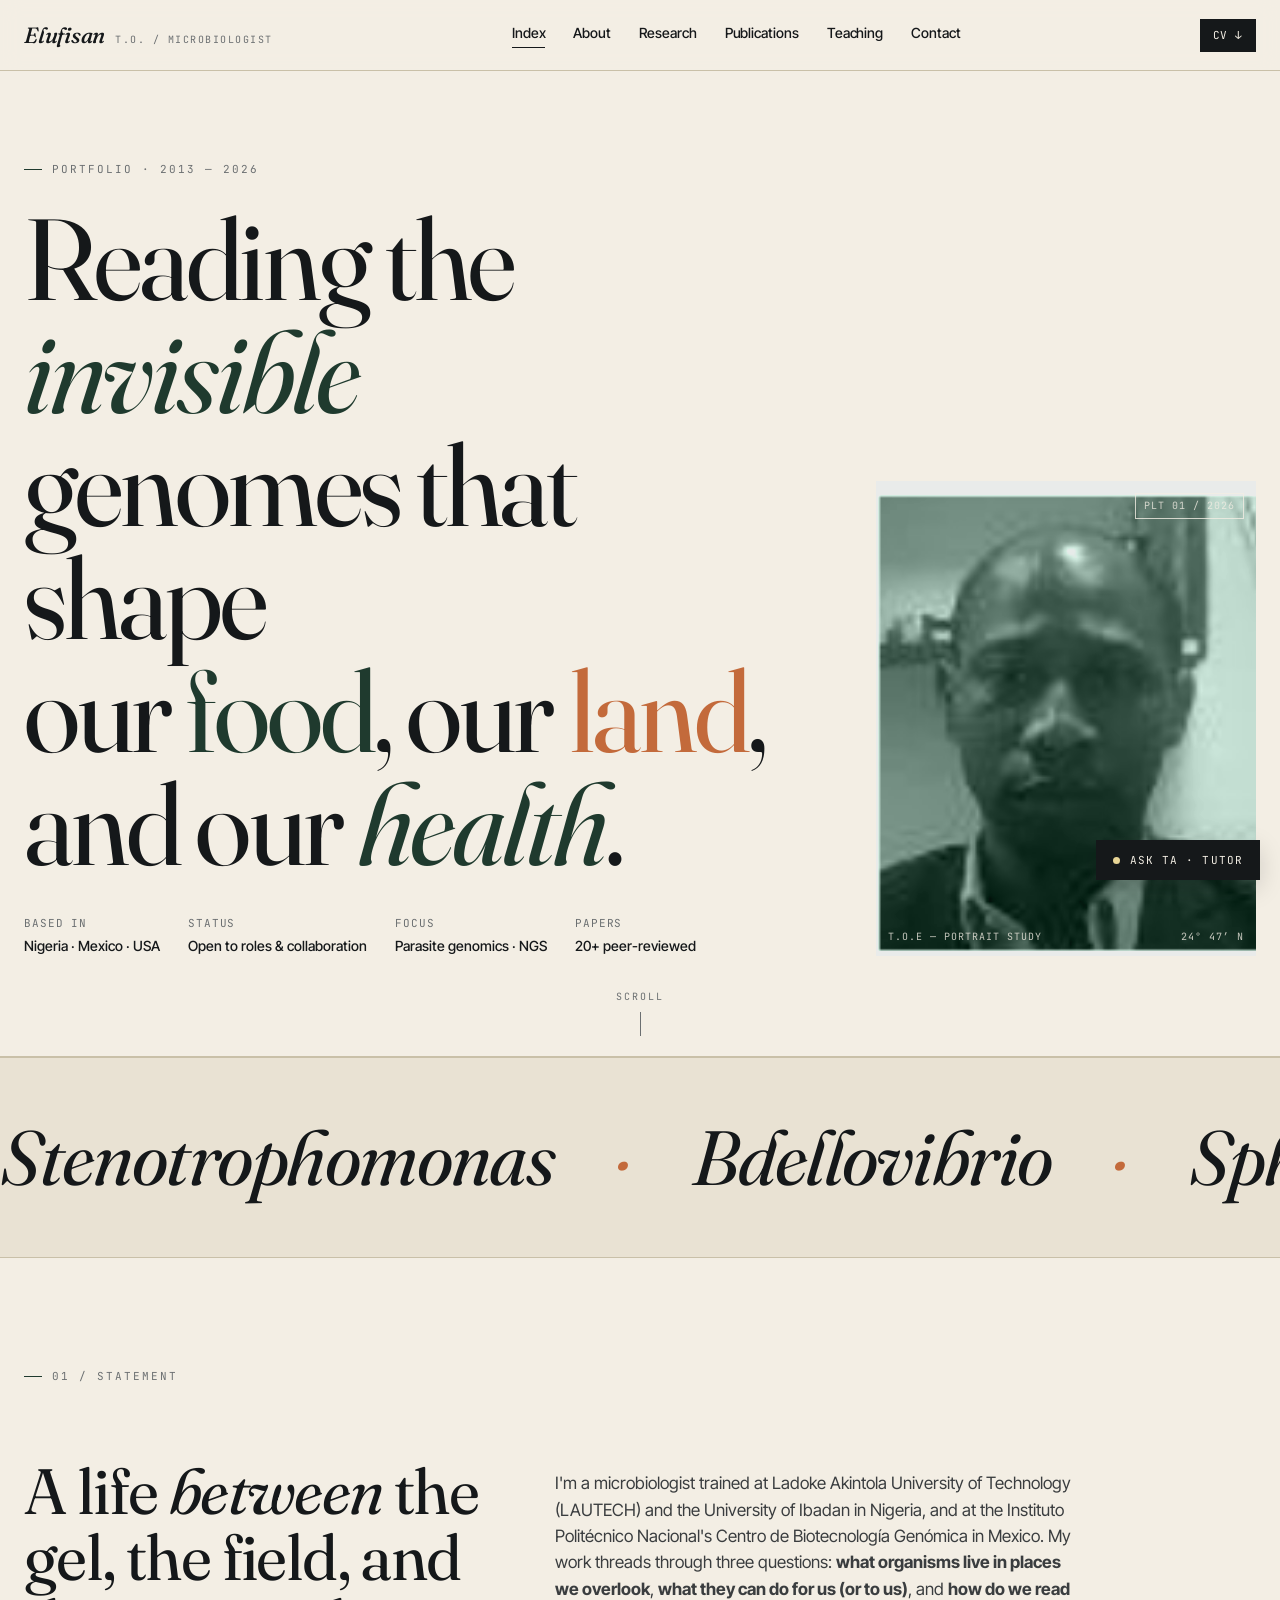
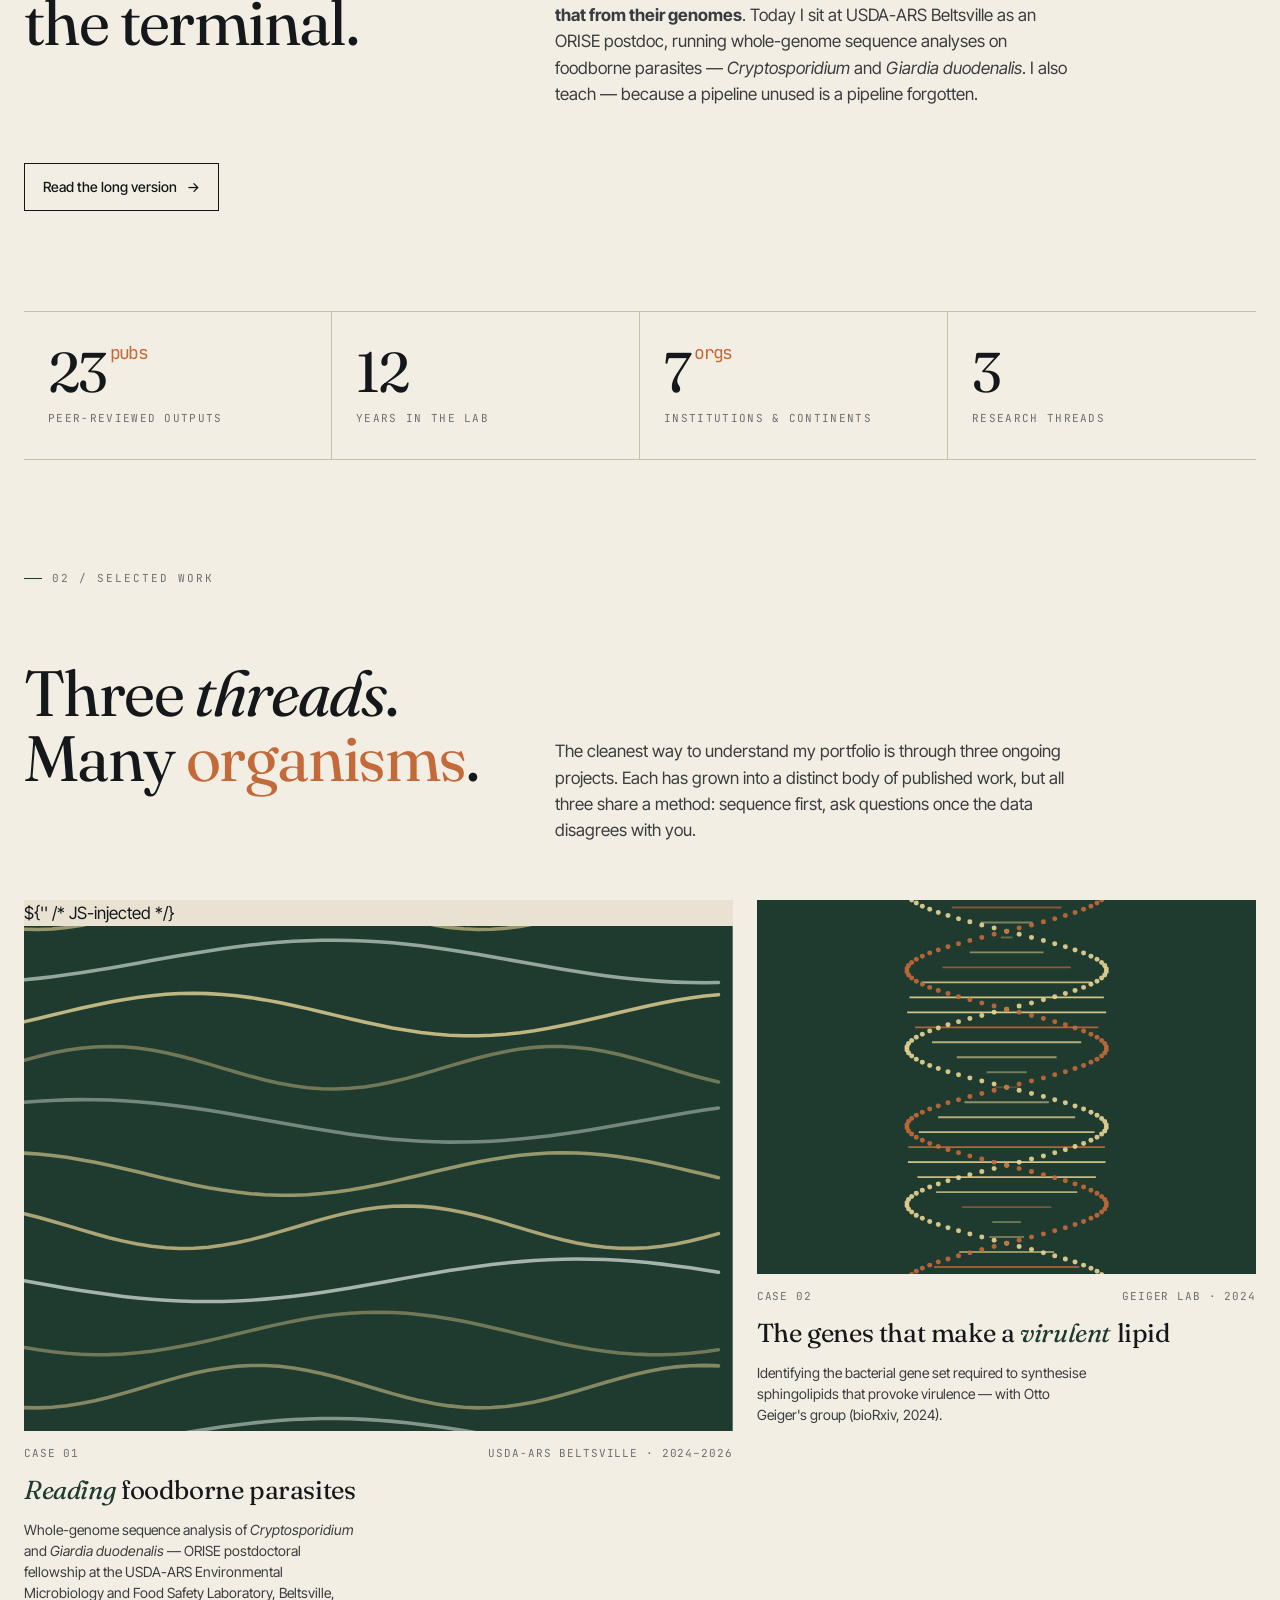
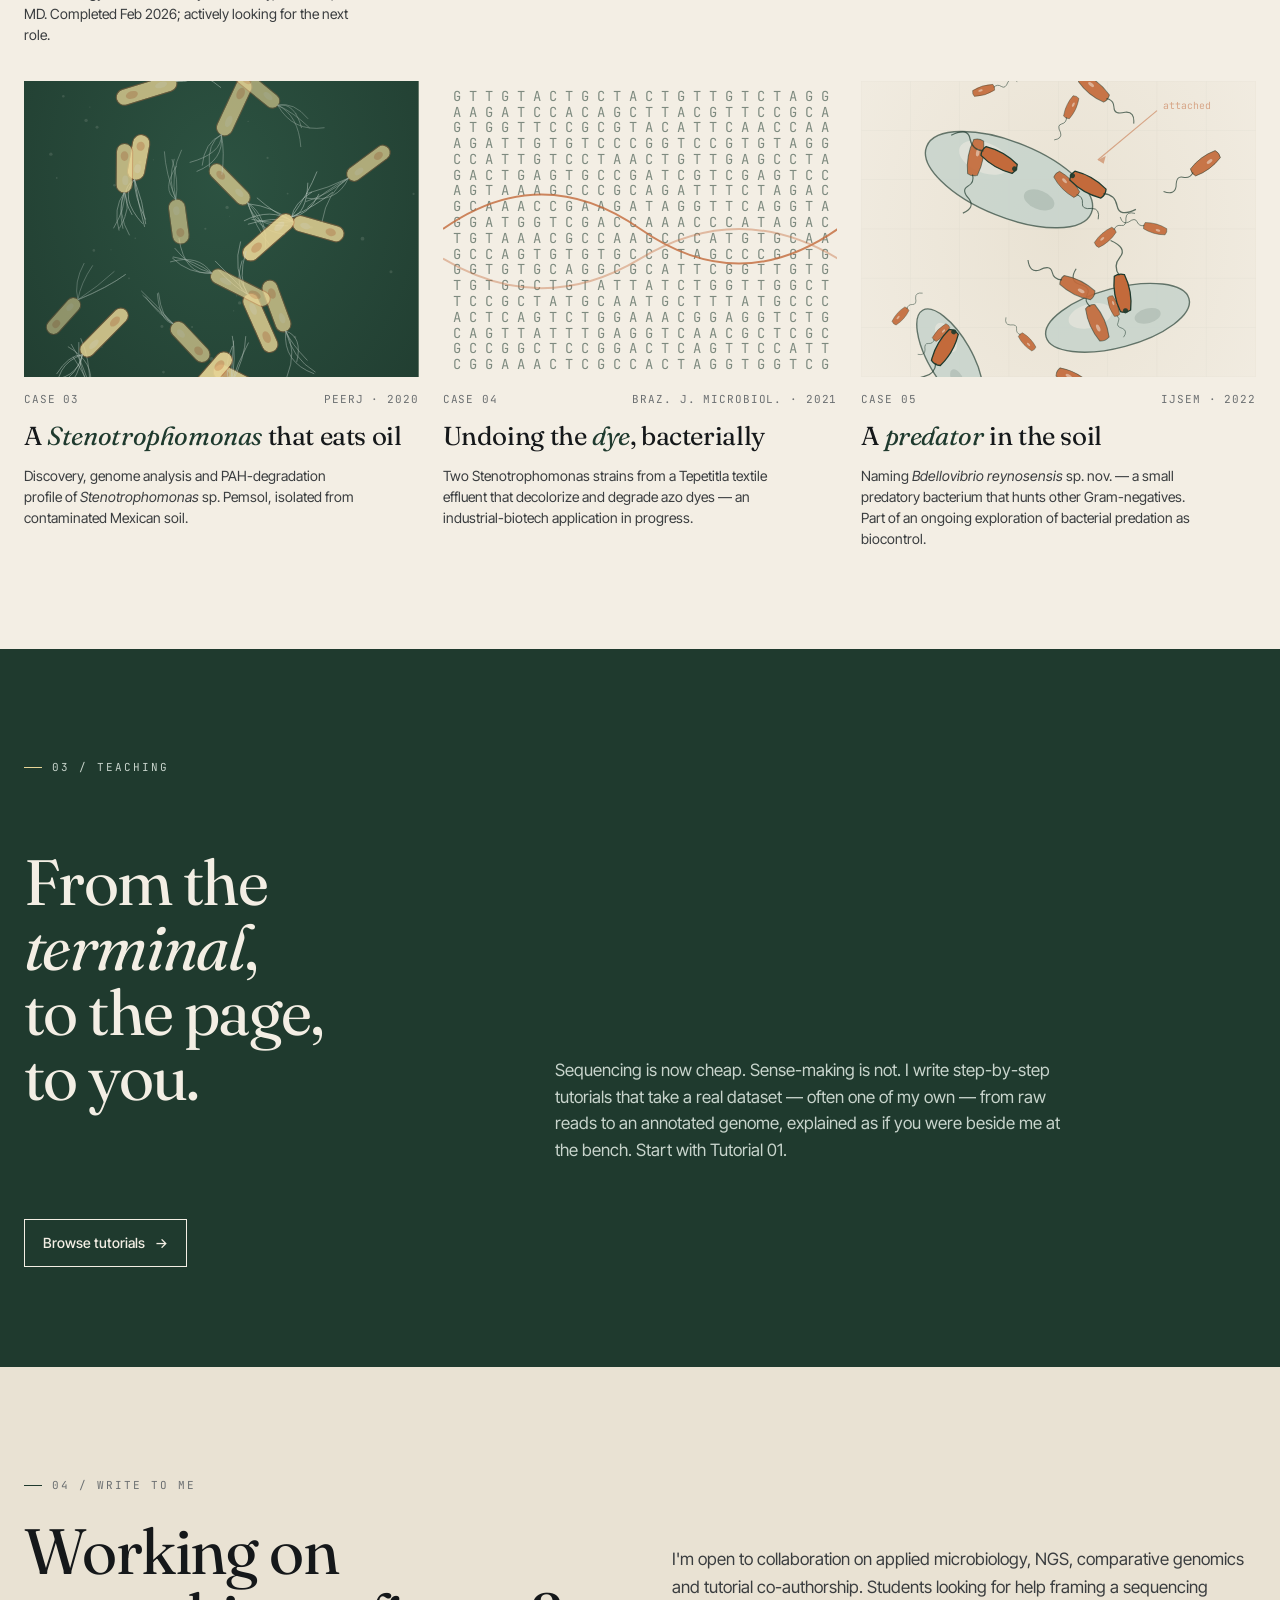
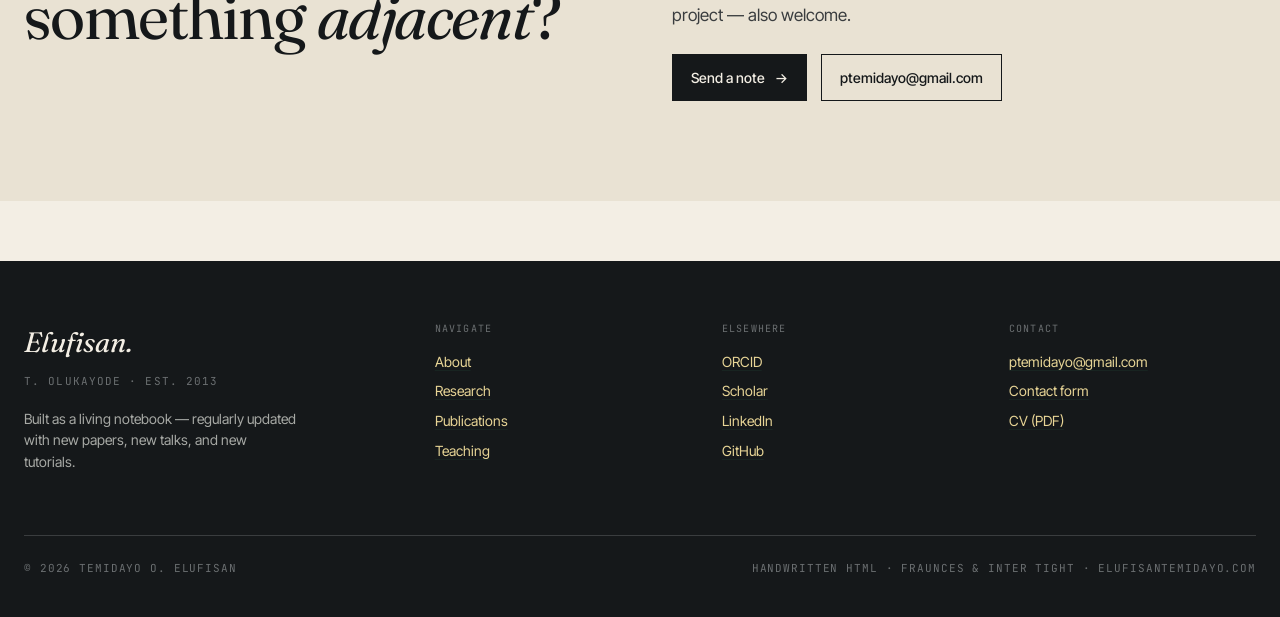
==== commit 9fe099f8: "Add files via upload" ====
--- a/index.html
+++ b/index.html
@@ -41,9 +41,9 @@
           and our <em>health</em>.
         </h1>
         <div class="hero-meta">
-          <div class="cell">Based in<b>Nigeria ⇄ Mexico</b></div>
-          <div class="cell">Currently<b>USDA-ARS · FADRU</b></div>
-          <div class="cell">Focus<b>Genomics · NGS · AMR</b></div>
+          <div class="cell">Based in<b>Nigeria · Mexico · USA</b></div>
+          <div class="cell">Status<b>Open to roles &amp; collaboration</b></div>
+          <div class="cell">Focus<b>Parasite genomics · NGS</b></div>
           <div class="cell">Papers<b>20+ peer-reviewed</b></div>
         </div>
       </div>
@@ -88,7 +88,7 @@
         <div class="eyebrow">01 / Statement</div>
         <h2 class="display">A life <em>between</em> the gel, the field, and the terminal.</h2>
       </div>
-      <p>I'm a microbiologist trained at Obafemi Awolowo and in the Mexican CINVESTAV system. My work threads through three questions: <b>what organisms live in places we overlook</b>, <b>what they can do for us (or to us)</b>, and <b>how do we read that from their genomes</b>. Today I run next-generation sequencing and assembly pipelines at USDA-ARS to detect parasites that cost livestock producers hundreds of millions a year. I also teach — because a pipeline unused is a pipeline forgotten.</p>
+      <p>I'm a microbiologist trained at Ladoke Akintola University of Technology (LAUTECH) and the University of Ibadan in Nigeria, and at the Instituto Politécnico Nacional's Centro de Biotecnología Genómica in Mexico. My work threads through three questions: <b>what organisms live in places we overlook</b>, <b>what they can do for us (or to us)</b>, and <b>how do we read that from their genomes</b>. Today I sit at USDA-ARS Beltsville as an ORISE postdoc, running whole-genome sequence analyses on foodborne parasites — <i>Cryptosporidium</i> and <i>Giardia duodenalis</i>. I also teach — because a pipeline unused is a pipeline forgotten.</p>
     </div>
     <a class="btn ghost" href="about.html">Read the long version <span class="arrow">→</span></a>
   </div>
@@ -134,9 +134,9 @@
         <div class="art">${'' /* JS-injected */}
           <div data-art="worms"></div>
         </div>
-        <div class="meta"><span>CASE 01</span><span>USDA-ARS · 2024 —</span></div>
-        <h3><em>Reading</em> parasites before they read the herd</h3>
-        <p>High-throughput sequencing pipelines to detect and identify livestock parasites at single-read resolution — so that outbreaks are caught weeks earlier than morphology alone allows.</p>
+        <div class="meta"><span>CASE 01</span><span>USDA-ARS Beltsville · 2024–2026</span></div>
+        <h3><em>Reading</em> foodborne parasites</h3>
+        <p>Whole-genome sequence analysis of <i>Cryptosporidium</i> and <i>Giardia duodenalis</i> — ORISE postdoctoral fellowship at the USDA-ARS Environmental Microbiology and Food Safety Laboratory, Beltsville, MD. Completed Feb 2026; actively looking for the next role.</p>
       </a>
       <a class="work-card span-5" href="research.html#sphingolipids">
         <div class="art"><div data-art="helix"></div></div>
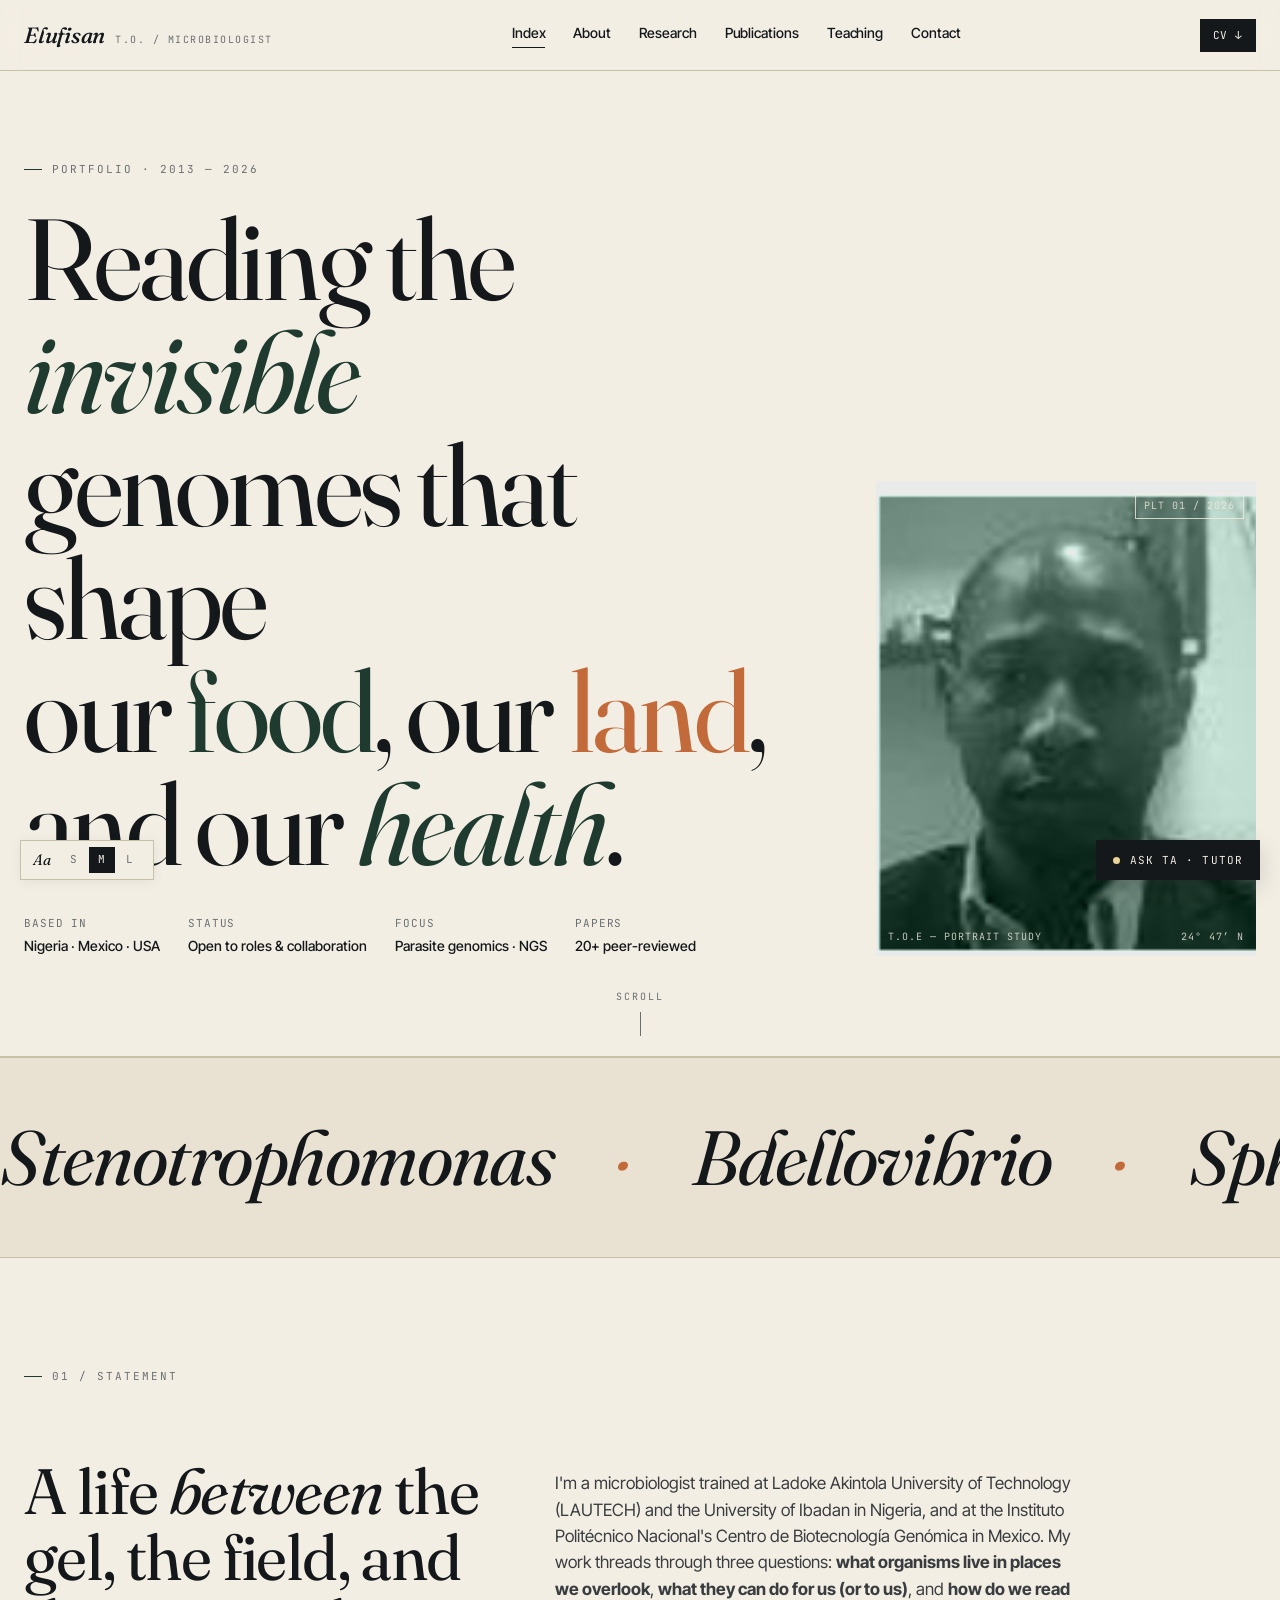
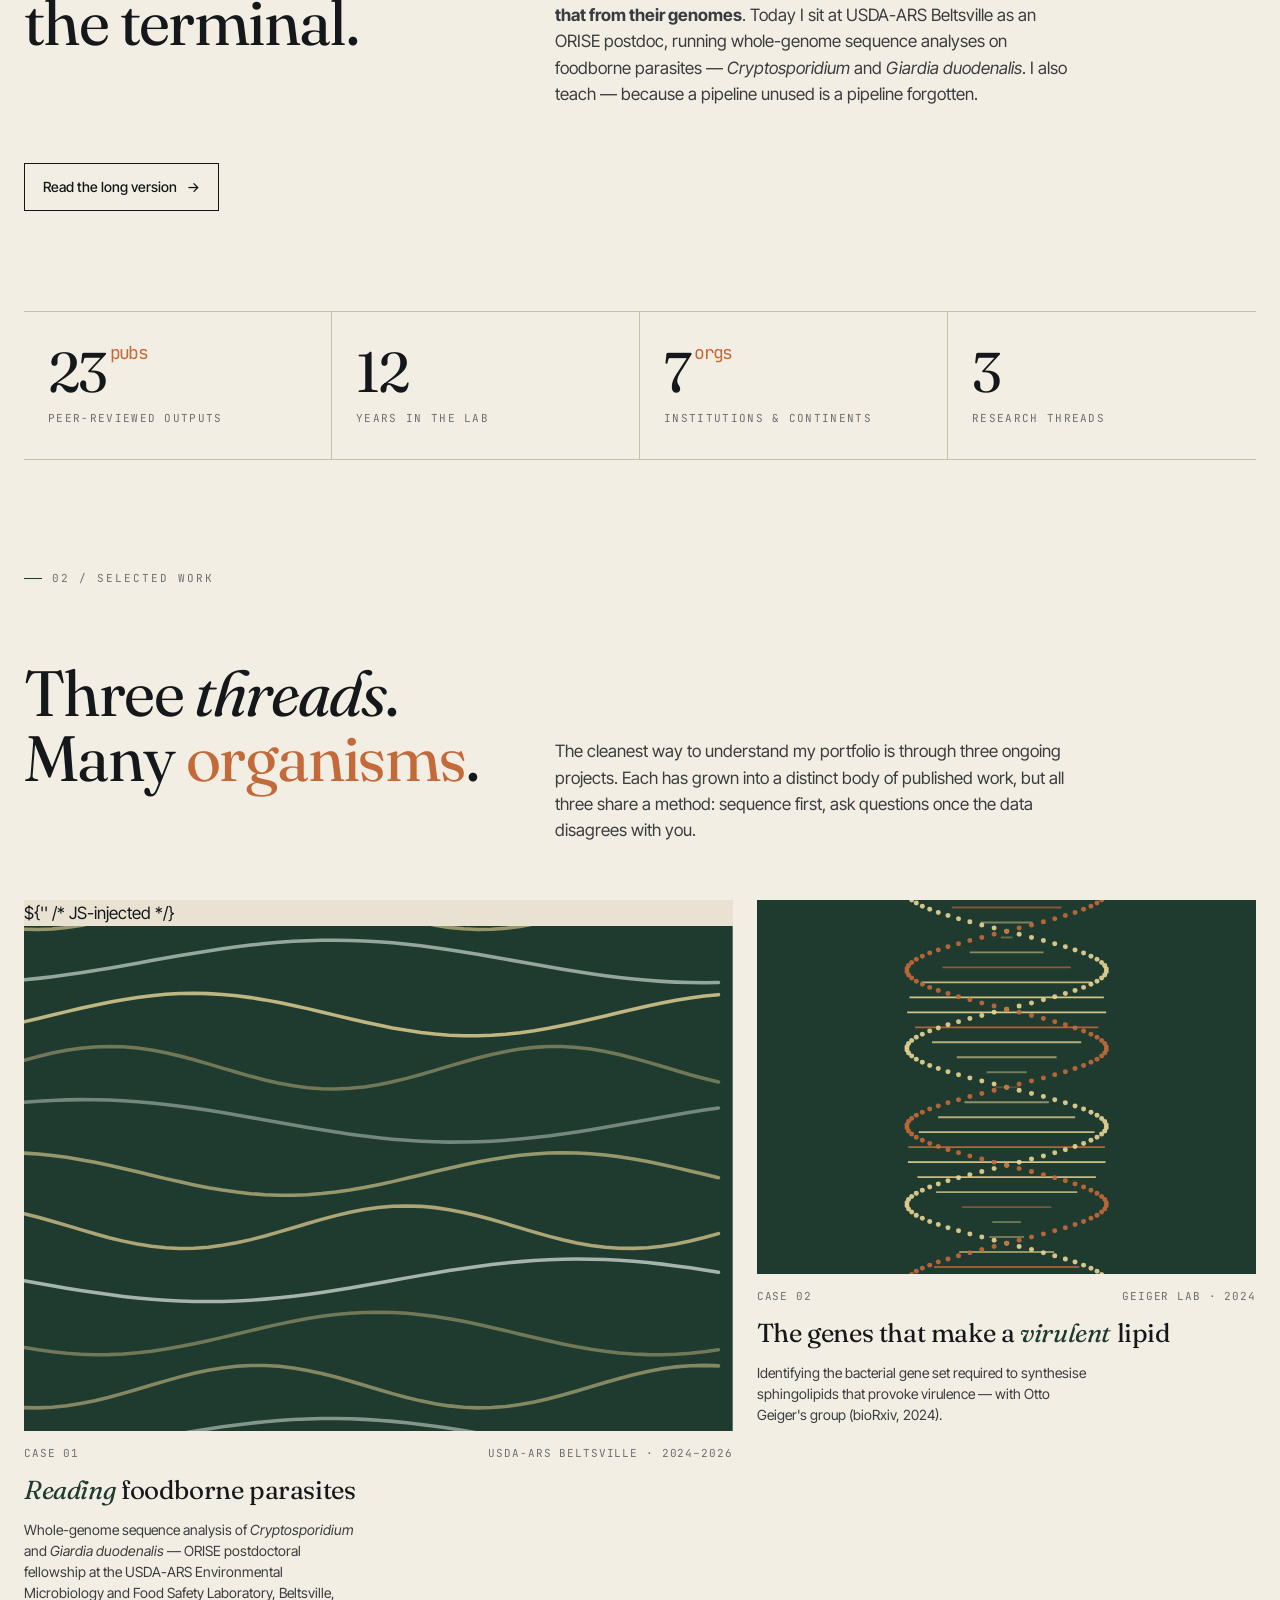
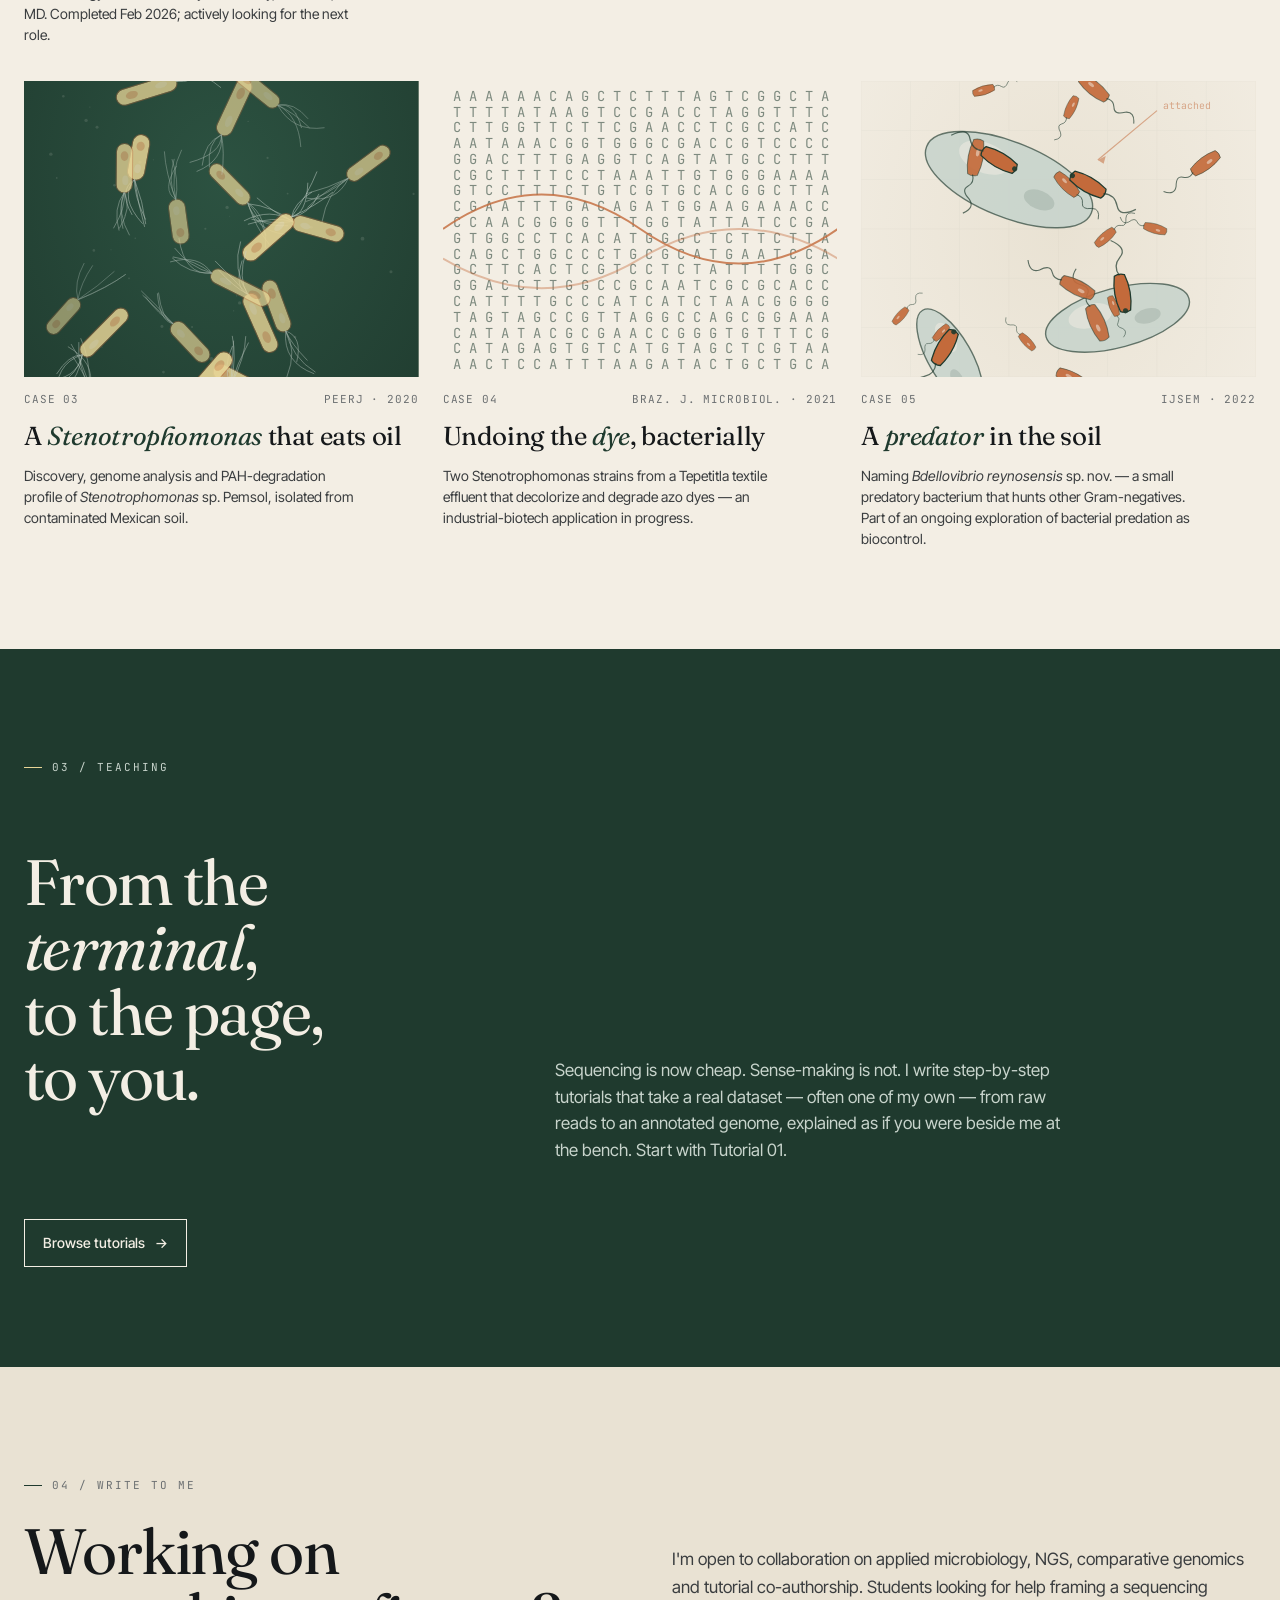
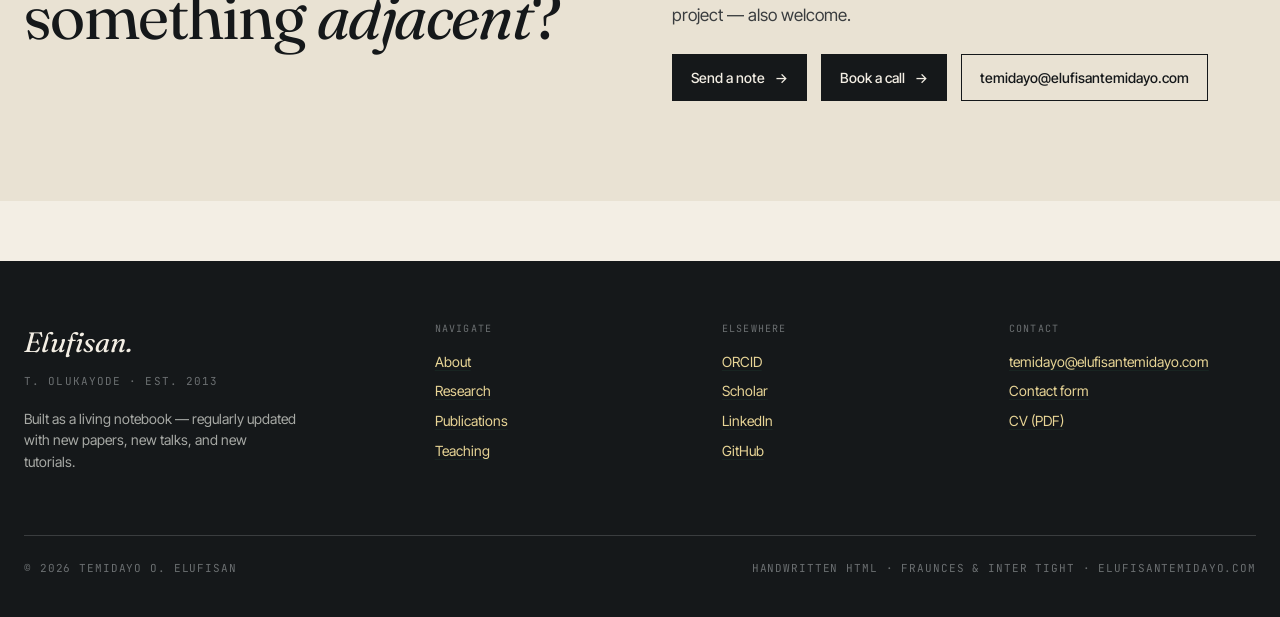
==== commit c69f383e: "Add files via upload" ====
--- a/index.html
+++ b/index.html
@@ -193,7 +193,8 @@
         <p class="body-prose">I'm open to collaboration on applied microbiology, NGS, comparative genomics and tutorial co-authorship. Students looking for help framing a sequencing project — also welcome.</p>
         <div style="display:flex;gap:14px;margin-top:24px;flex-wrap:wrap;">
           <a class="btn" href="contact.html">Send a note <span class="arrow">→</span></a>
-          <a class="btn ghost" href="mailto:ptemidayo@gmail.com">ptemidayo@gmail.com</a>
+          <button class="btn" data-cal-link="elufisan-temidayo-rwqcmo/30min" data-cal-config='{"theme":"light"}'>Book a call <span class="arrow">→</span></button>
+          <a class="btn ghost" href="mailto:temidayo@elufisantemidayo.com">temidayo@elufisantemidayo.com</a>
         </div>
       </div>
     </div>
@@ -230,7 +231,7 @@
       <div>
         <h5>Contact</h5>
         <ul>
-          <li><a href="mailto:ptemidayo@gmail.com">ptemidayo@gmail.com</a></li>
+          <li><a href="mailto:temidayo@elufisantemidayo.com">temidayo@elufisantemidayo.com</a></li>
           <li><a href="contact.html">Contact form</a></li>
           <li><a href="assets/Elufisan_CV.pdf">CV (PDF)</a></li>
         </ul>
@@ -245,6 +246,11 @@
 
 <script src="publications.js?v=1776625758112"></script>
 <script src="app.js?v=1776625758112"></script>
+<script>
+  (function (C, A, L) { let p = function (a, ar) { a.q.push(ar); }; let d = C.document; C.Cal = C.Cal || function () { let cal = C.Cal; let ar = arguments; if (!cal.loaded) { cal.ns = {}; cal.q = cal.q || []; d.head.appendChild(d.createElement("script")).src = A; cal.loaded = true; } if (ar[0] === L) { const api = function () { p(api, arguments); }; const namespace = ar[1]; api.q = api.q || []; if(typeof namespace === "string"){cal.ns[namespace] = cal.ns[namespace] || api;p(cal.ns[namespace], ar);p(cal, ["initNamespace", namespace]);} else p(cal, ar); return;} p(cal, ar); }; })(window, "https://app.cal.com/embed/embed.js", "init");
+  Cal("init", {origin: "https://cal.com"});
+  Cal("ui", {styles: {branding: {brandColor: "#1f3a2e"}}, hideEventTypeDetails: false});
+</script>
 <script>
   // Inject decorative art into [data-art]
   document.querySelectorAll('[data-art]').forEach(el => {
--- a/styles.css
+++ b/styles.css
@@ -31,10 +31,40 @@
   background: var(--bone);
   color: var(--ink);
   font-family: var(--sans);
-  font-size: 17px;
+  font-size: calc(17px * var(--text-scale, 1));
   line-height: 1.55;
   -webkit-font-smoothing: antialiased;
   text-rendering: optimizeLegibility;
+}
+
+/* ========== TEXT-SIZE WIDGET ========== */
+.textsize {
+  position: fixed; left: 20px; bottom: 20px; z-index: 50;
+  background: var(--bone);
+  border: 1px solid var(--rule);
+  padding: 6px 10px 6px 12px;
+  display: flex; align-items: center; gap: 2px;
+  font-family: var(--mono); font-size: 11px;
+  box-shadow: 0 2px 12px rgba(0,0,0,0.06);
+}
+.textsize .label {
+  font-family: var(--display); font-style: italic;
+  font-size: 15px; margin-right: 8px; color: var(--ink);
+}
+.textsize button {
+  width: 26px; height: 26px;
+  background: transparent; border: 1px solid transparent;
+  font: inherit; color: var(--ink-3);
+  cursor: pointer; padding: 0;
+  letter-spacing: 0.05em;
+}
+.textsize button:hover { color: var(--ink); }
+.textsize button.on {
+  background: var(--ink); color: var(--bone); border-color: var(--ink);
+}
+@media (max-width: 720px) {
+  .textsize { left: 12px; bottom: 12px; padding: 4px 8px; }
+  .textsize button { width: 22px; height: 22px; font-size: 10px; }
 }
 
 a { color: var(--forest); text-decoration: underline; text-decoration-thickness: 1px; text-underline-offset: 3px; text-decoration-color: color-mix(in srgb, var(--forest) 35%, transparent); }
